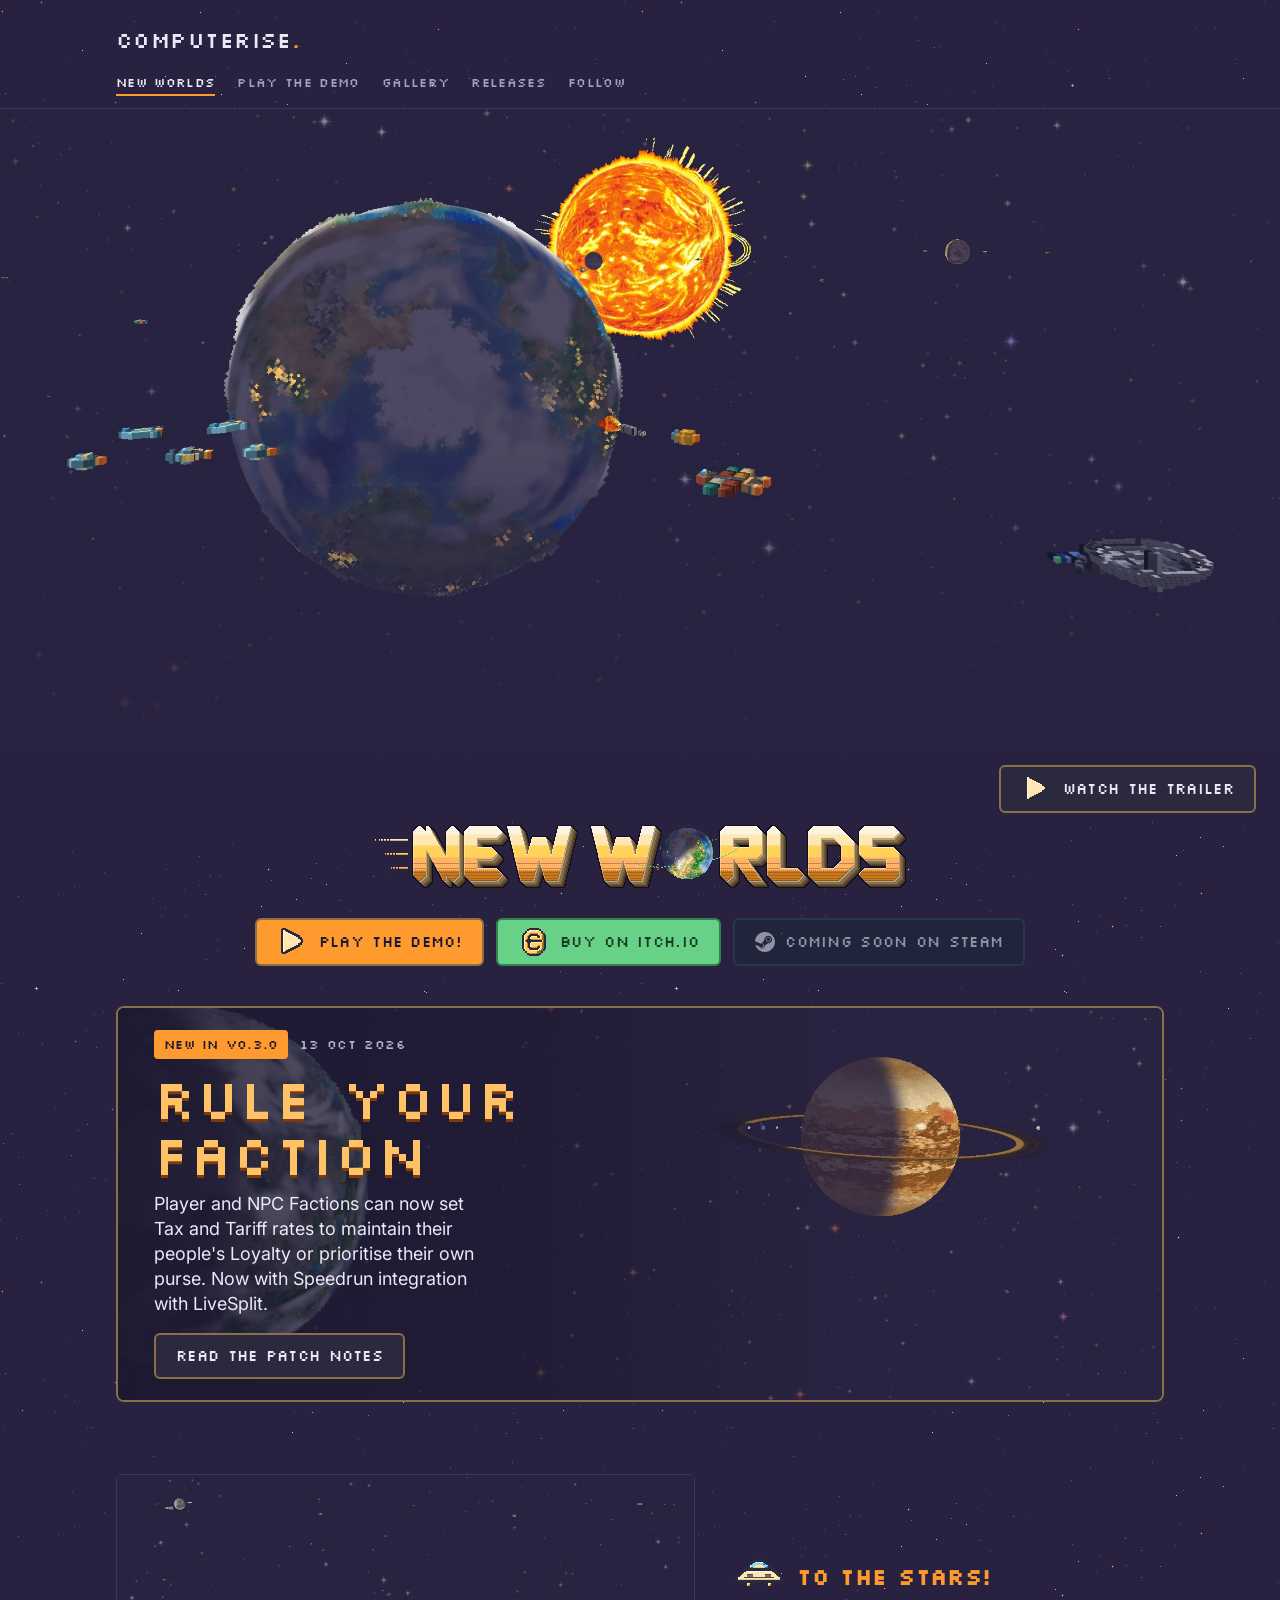
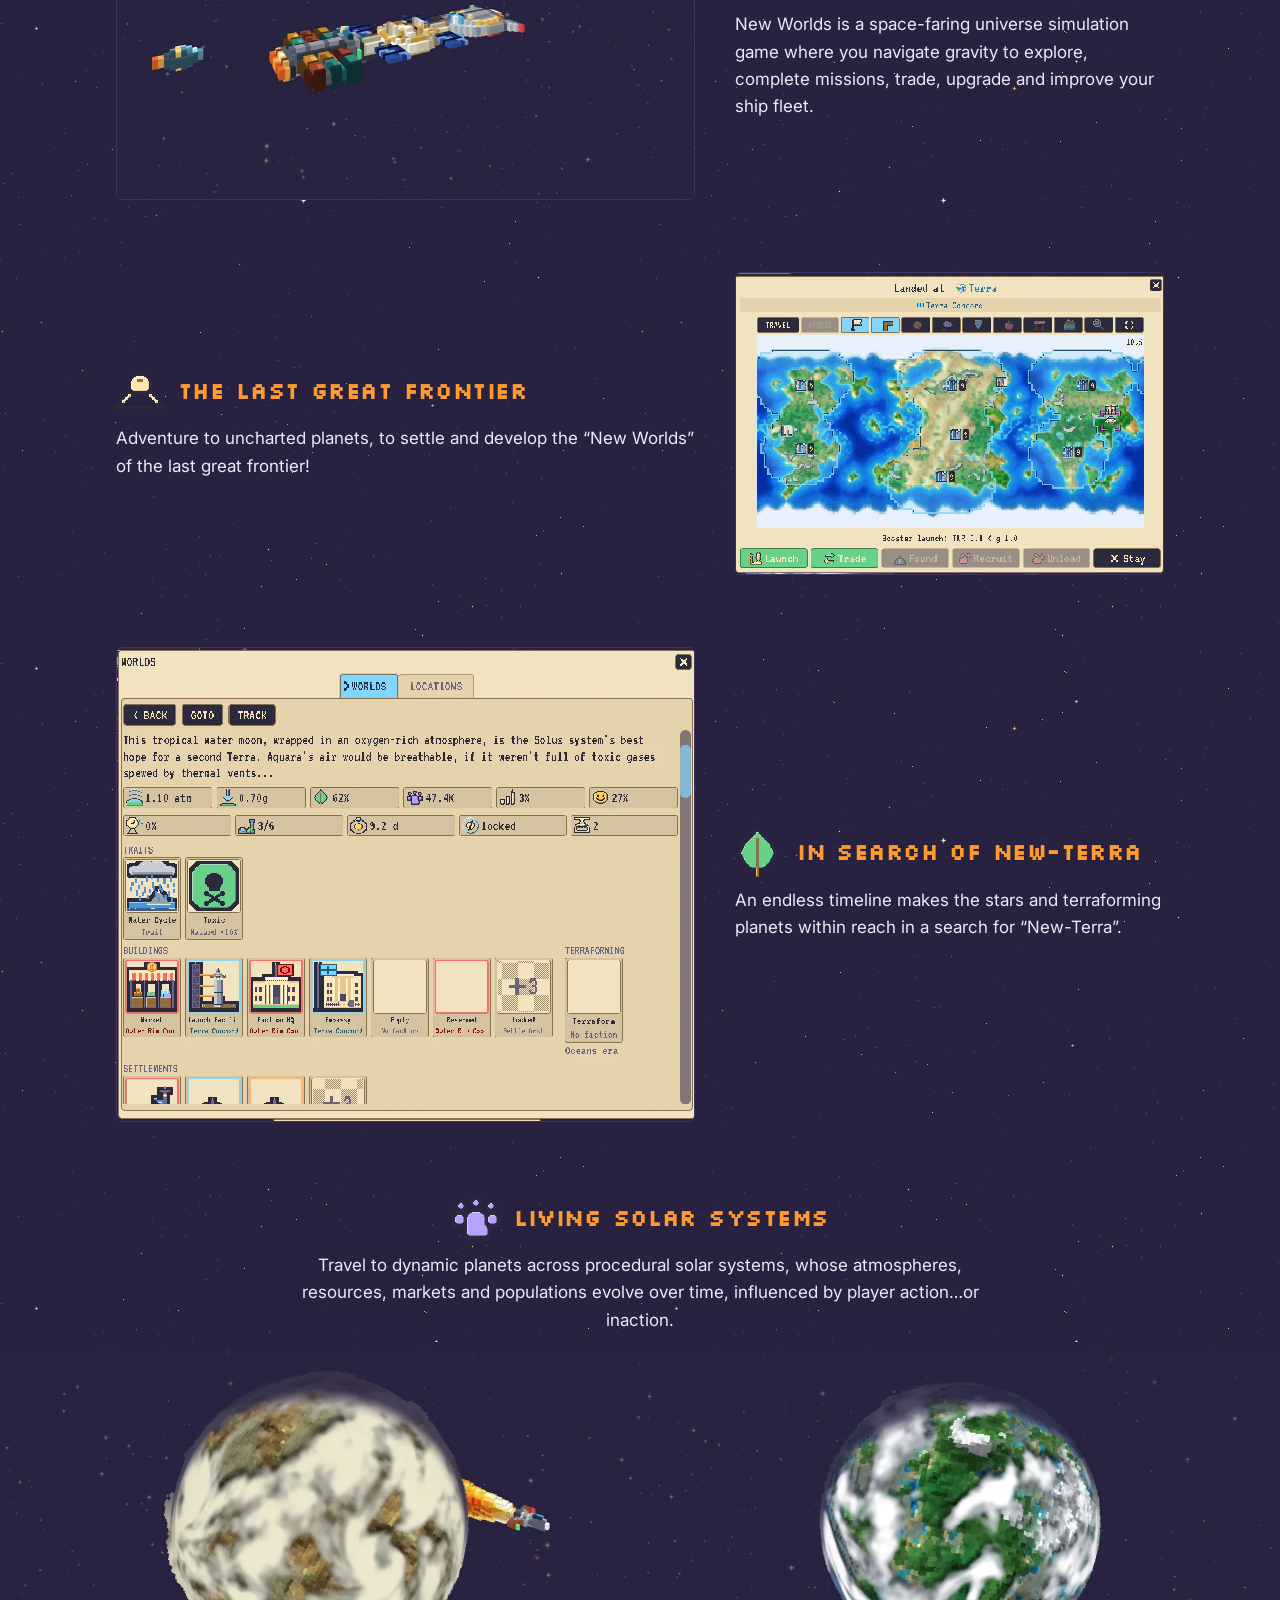
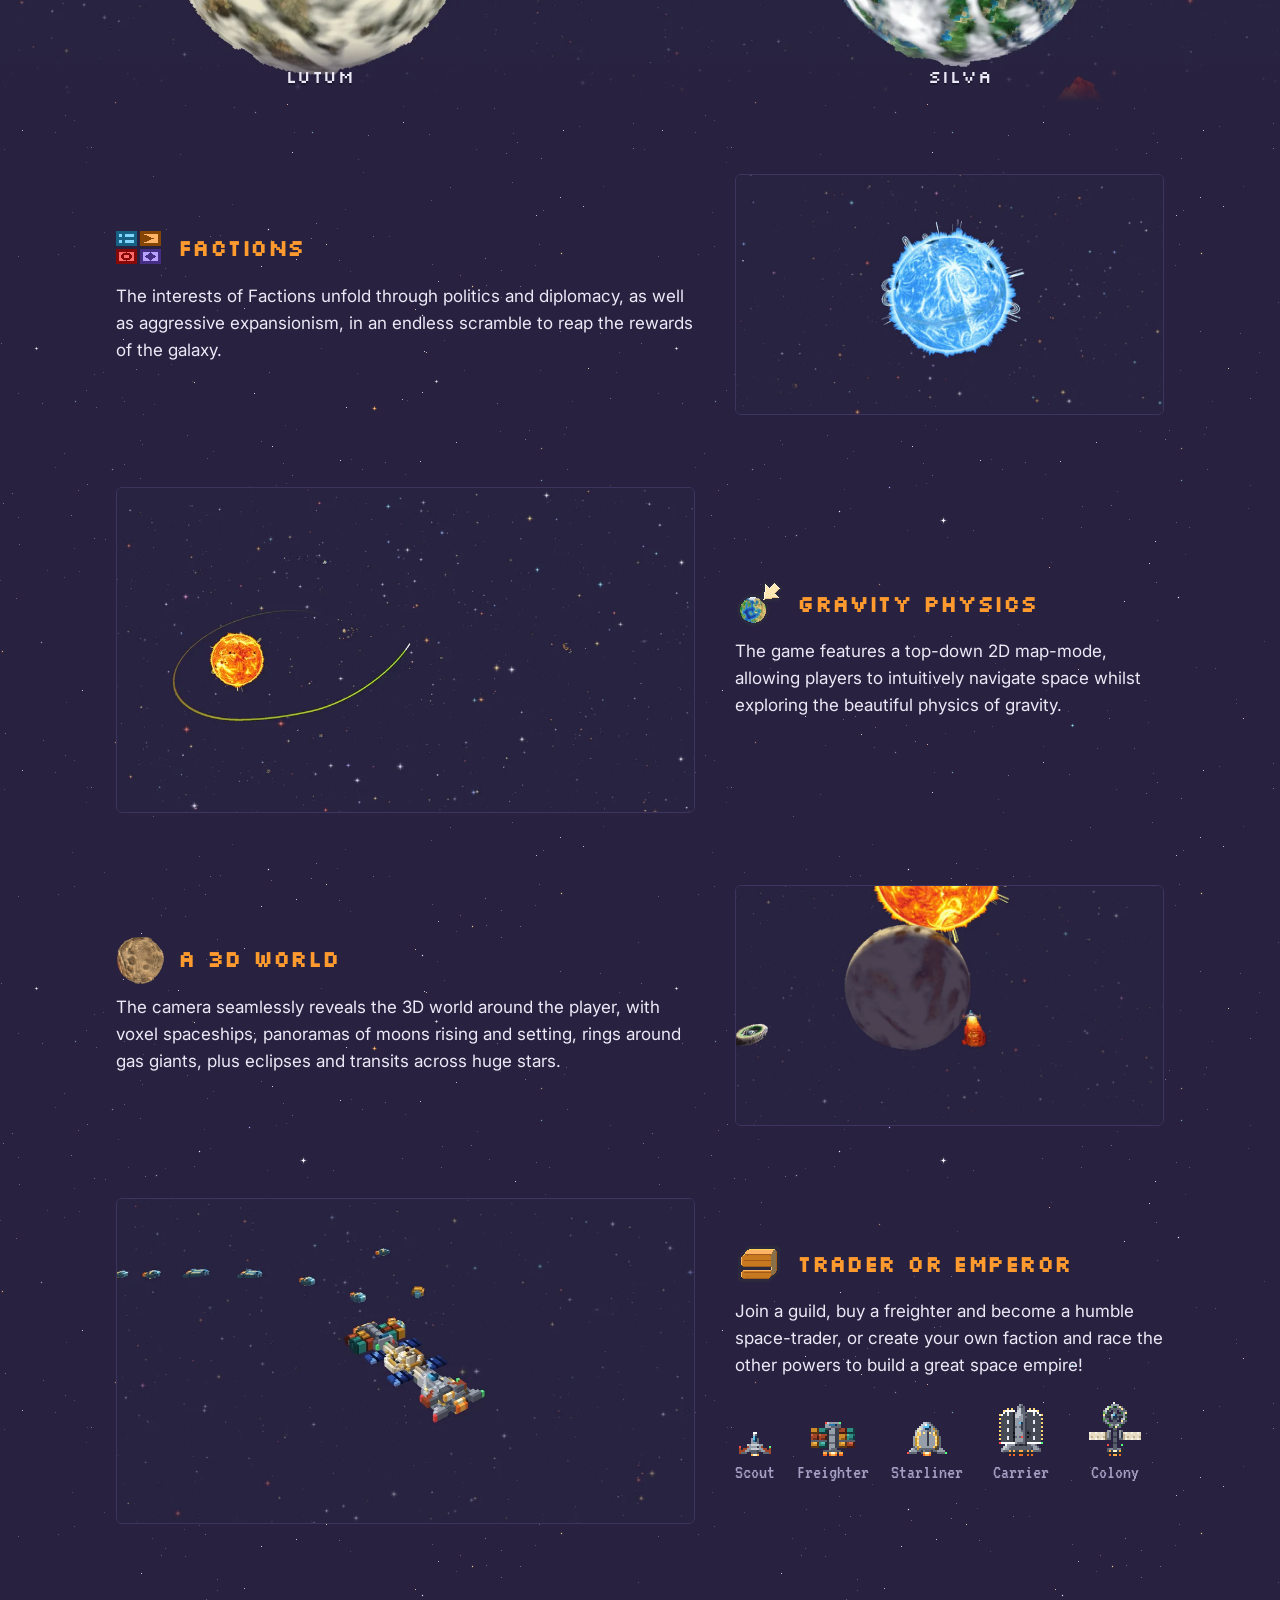
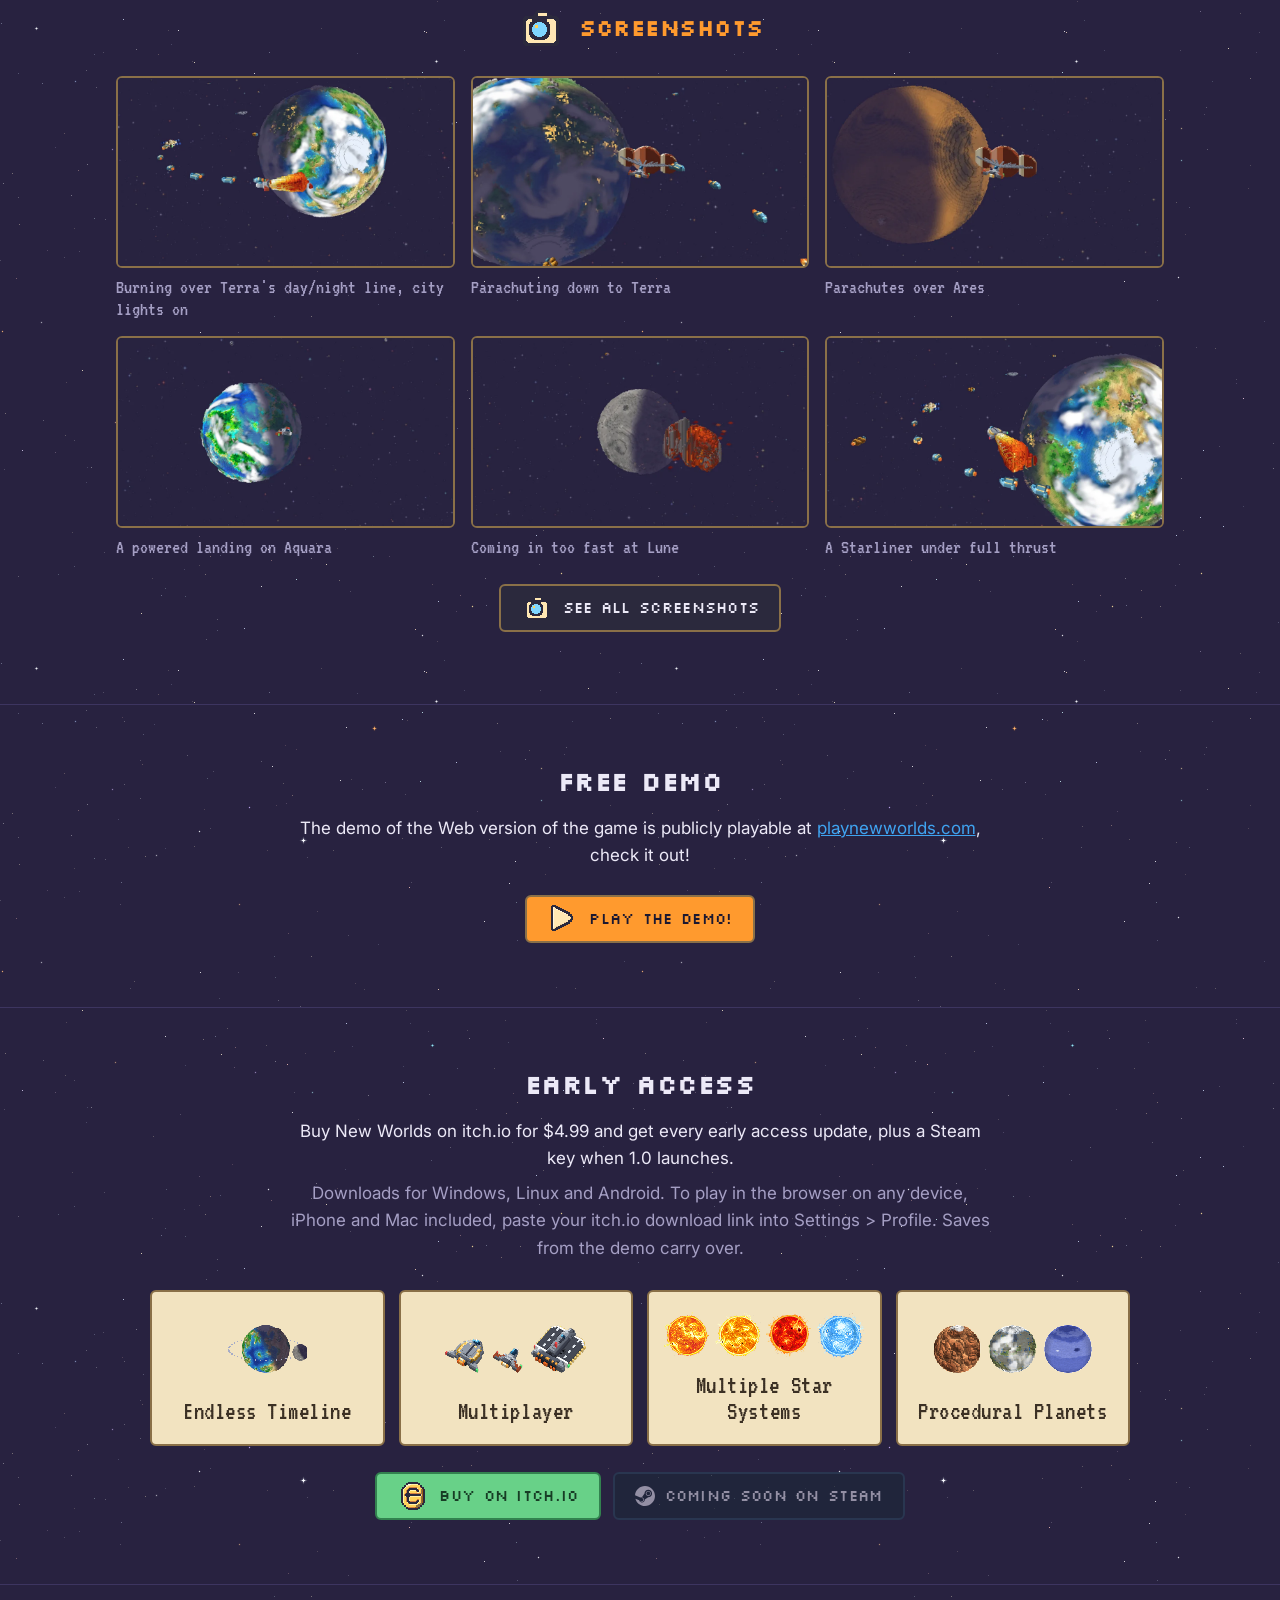
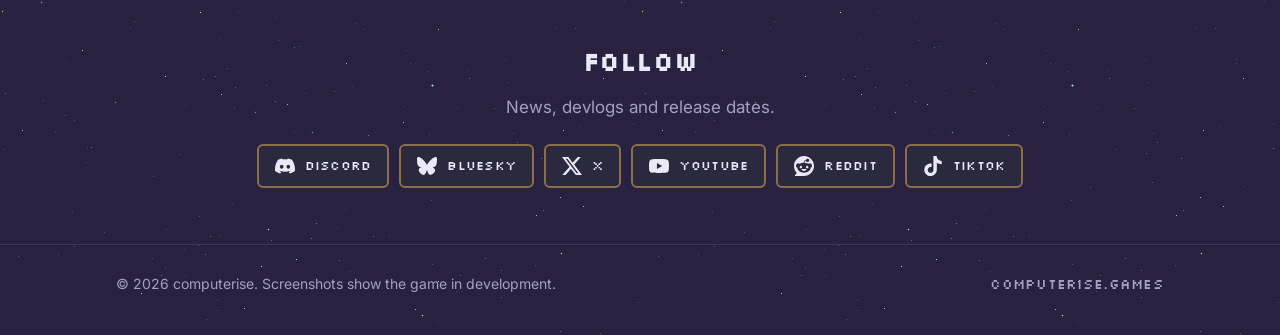
==== index.html @ f3f08dae "v0.3.0: Player and NPC Factions" ====
<!doctype html>
<html lang="en">
<head>
<meta charset="utf-8">
<meta name="viewport" content="width=device-width, initial-scale=1">
<title>computerise</title>
<meta name="description" content="computerise is an independent games studio. Play the New Worlds demo now, or buy the full game in early access on itch.io.">
<meta property="og:title" content="New Worlds by computerise">
<meta property="og:description" content="A space-faring universe simulation. Play the demo now, or buy the full game in early access on itch.io.">
<meta property="og:image" content="https://computerise.games/img/og.jpg">
<meta property="og:url" content="https://computerise.games/">
<meta property="og:type" content="website">
<meta name="twitter:card" content="summary_large_image">
<meta name="theme-color" content="#282240">
<link rel="icon" href="img/favicon.png" type="image/png">
<link rel="preconnect" href="https://fonts.googleapis.com">
<link rel="preconnect" href="https://fonts.gstatic.com" crossorigin>
<link href="https://fonts.googleapis.com/css2?family=Inter:wght@400;600&display=swap" rel="stylesheet">
<link rel="stylesheet" href="style.css?v=9">
</head>
<body>
<header>
  <div class="wrap">
    <a class="brand pixel" href="./">computerise<span>.</span></a>
    <nav aria-label="Main">
      <ul class="pixel">
        <li><a href="#new-worlds" aria-current="page">New Worlds</a></li>
        <li><a href="https://playnewworlds.com">Play the Demo</a></li>
        <li><a href="gallery.html">Gallery</a></li>
        <li><a href="releases.html">Releases</a></li>
        <li><a href="#follow">Follow</a></li>
      </ul>
    </nav>
  </div>
</header>

<main id="new-worlds">
  <!-- The trailer, muted and looping behind the title; "Watch the trailer"
       opens the video itself in fullscreen with the browser's own controls. -->
  <div class="hero">
    <video id="trailer" muted loop playsinline preload="none"
           poster="img/terra-launch-transit.webp" width="1920" height="1080"
           aria-label="New Worlds trailer">
      <source src="video/new-worlds-trailer.mp4" type="video/mp4">
    </video>
    <div class="hero-watch-row">
      <button class="btn hero-watch" type="button" id="trailer-full" hidden>
        <img class="gi" src="img/icons/play-glyph.png" width="32" height="32" alt="">Watch the trailer
      </button>
    </div>
  </div>

  <div class="wrap">
    <section class="title">
      <h1 class="sr-only">New Worlds</h1>
      <canvas id="title-logo" width="531" height="71" aria-hidden="true"
              data-back="img/title/title_logo_back.png"
              data-front="img/title/title_logo_front.png"
              data-loop="img/title/terra_loop.webp"
              data-ship="img/title/ship.png"></canvas>

      <div class="ctas">
        <a class="btn primary" href="https://playnewworlds.com"><img class="gi" src="img/icons/play.png" width="32" height="32" alt="">Play the Demo!</a>
        <a class="btn accept" href="https://computerise.itch.io/newworlds"><img class="gi" src="img/icons/credit.png" width="32" height="32" alt="">Buy on itch.io</a>
        <!-- Until the Steam page exists. Then: <a class="btn steam" href="https://store.steampowered.com/app/<app id>/New_Worlds/">... Wishlist on Steam</a> -->
        <span class="btn steam soon" aria-disabled="true">
          <span class="icon" style="--src: url(img/social/steam.svg)"></span>Coming soon on Steam
        </span>
      </div>
    </section>

    <!-- latest-release: tools/add_release.py points this at each release -->
    <a class="release-banner" href="releases.html#v0-3-0">
      <img src="img/banner-v0.3.0-art-960.webp"
           srcset="img/banner-v0.3.0-art-960.webp 960w, img/banner-v0.3.0-art.webp 1920w"
           sizes="(max-width: 1080px) 100vw, 1048px" width="1920" height="720"
           alt="New Worlds v0.3.0: Rule Your Faction">
      <span class="rb-text">
        <span class="rb-head"><span class="tag pixel">New in v0.3.0</span><time class="rb-date pixel" datetime="2026-10-13">13 Oct 2026</time></span>
        <span class="rb-title pixel">Rule Your Faction</span>
        <span class="rb-sub">Player and NPC Factions can now set Tax and Tariff rates to maintain their people's Loyalty or prioritise their own purse. Now with Speedrun integration with LiveSplit.</span>
        <span class="btn">Read the patch notes</span>
      </span>
    </a>
    <!-- /latest-release -->
  </div>

  <div class="wrap features">
    <section class="feature">
      <div class="shot">
        <img src="img/tilt-greatport-close-960.webp"
             srcset="img/tilt-greatport-close-960.webp 960w, img/tilt-greatport-close.webp 1920w"
             sizes="(max-width: 760px) 100vw, 600px" width="1920" height="1080" loading="lazy"
             alt="A long voxel freighter, stacked with coloured cargo modules, coasting through space">
      </div>
      <div>
        <h2 class="pixel"><img class="hicon" src="img/icons/ship.png" width="48" height="48" alt="">To the stars!</h2>
        <p>New Worlds is a space-faring universe simulation game where you navigate gravity to
           explore, complete missions, trade, upgrade and improve your ship fleet.</p>
      </div>
    </section>
    <section class="feature flip">
      <div class="shot menu">
        <img src="img/menu-landed-half.webp?v=2"
             srcset="img/menu-landed-half.webp?v=2 546w, img/menu-landed.webp?v=2 1092w"
             sizes="(max-width: 760px) 100vw, 600px" width="1092" height="772" loading="lazy"
             alt="The Landed panel on Terra: the world map with its settlements, and buttons to launch, trade or stay">
      </div>
      <div>
        <h2 class="pixel"><img class="hicon" src="img/icons/landing.png" width="48" height="48" alt="">The last great frontier</h2>
        <p>Adventure to uncharted planets, to settle and develop the &ldquo;New Worlds&rdquo; of
         the last great frontier!</p>
      </div>
    </section>
    <section class="feature">
      <div class="shot menu">
        <img src="img/menu-aquara-half.webp?v=2"
             srcset="img/menu-aquara-half.webp?v=2 559w, img/menu-aquara.webp?v=2 1118w"
             sizes="(max-width: 760px) 100vw, 600px" width="1118" height="916" loading="lazy"
             alt="Aquara's world page twenty years in: its description and stats above a surface map of jungle islands, roads and a settlement">
      </div>
      <div>
        <h2 class="pixel"><img class="hicon" src="img/icons/habitability.png" width="48" height="48" alt="">In search of New-Terra</h2>
        <p>An endless timeline makes the stars and terraforming planets within reach in a search
         for &ldquo;New-Terra&rdquo;.</p>
      </div>
    </section>
  </div>

  <section class="spread">
    <div class="wrap">
      <h2 class="pixel"><img class="hicon" src="img/icons/pop_headcount.png" width="48" height="48" alt="">Living solar systems</h2>
      <p>Travel to dynamic planets across procedural solar systems, whose atmospheres,
         resources, markets and populations evolve over time, influenced by player
         action&hellip;or inaction.</p>
    </div>
    <div class="wide-shot pair">
      <figure>
        <img src="img/tilt-lutum-close-960.webp"
             srcset="img/tilt-lutum-close-960.webp 960w, img/tilt-lutum-close.webp 1920w"
             sizes="(max-width: 760px) 100vw, 50vw" width="1920" height="1080" loading="lazy"
             alt="Lutum up close: a sunlit voxel world, tan terrain breaking through swirling cloud, a ship burning past">
        <figcaption class="pixel">Lutum</figcaption>
      </figure>
      <figure>
        <img src="img/tilt-silva-close-960.webp"
             srcset="img/tilt-silva-close-960.webp 960w, img/tilt-silva-close.webp 1920w"
             sizes="(max-width: 760px) 100vw, 50vw" width="1920" height="1080" loading="lazy"
             alt="Silva up close: green voxel continents and blue seas under ribbons of cloud">
        <figcaption class="pixel">Silva</figcaption>
      </figure>
    </div>
  </section>

  <div class="wrap features">
    <section class="feature flip">
      <div class="shot">
        <img src="img/candor-frontier-system-960.webp"
             srcset="img/candor-frontier-system-960.webp 960w, img/candor-frontier-system.webp 1920w"
             sizes="(max-width: 760px) 100vw, 600px" width="1920" height="1080" loading="lazy"
             alt="A blazing blue star at the heart of the Candor frontier system">
      </div>
      <div>
        <h2 class="pixel"><img class="hicon" src="img/icons/factions.png" width="48" height="48" alt="">Factions</h2>
        <p>The interests of Factions unfold through politics and diplomacy, as well as aggressive
           expansionism, in an endless scramble to reap the rewards of the galaxy.</p>
      </div>
    </section>
    <section class="feature">
      <div class="shot">
        <img src="img/interplanetary-transfer-960.webp"
             srcset="img/interplanetary-transfer-960.webp 960w, img/interplanetary-transfer.webp 1920w"
             sizes="(max-width: 760px) 100vw, 600px" width="1920" height="1080" loading="lazy"
             alt="A projected trajectory curving away from the sun towards a distant planet">
      </div>
      <div>
        <h2 class="pixel"><img class="hicon" src="img/icons/gravity.png" width="48" height="48" alt="">Gravity Physics</h2>
        <p>The game features a top-down 2D map-mode, allowing players to intuitively navigate
           space whilst exploring the beautiful physics of gravity.</p>
      </div>
    </section>
    <section class="feature flip">
      <div class="shot">
        <img src="img/venera-toxic-approach-960.webp"
             srcset="img/venera-toxic-approach-960.webp 960w, img/venera-toxic-approach.webp 1920w"
             sizes="(max-width: 760px) 100vw, 600px" width="1920" height="1080" loading="lazy"
             alt="A rocket burns below Venera as the planet passes in front of a huge, blazing star">
      </div>
      <div>
        <h2 class="pixel"><img class="hicon render" src="img/icons/rheda-3d.png" width="48" height="48" alt="">A 3D World</h2>
        <p>The camera seamlessly reveals the 3D world around the player, with voxel spaceships,
           panoramas of moons rising and setting, rings around gas giants, plus eclipses and
           transits across huge stars.</p>
      </div>
    </section>
    <section class="feature">
      <div class="shot">
        <img src="img/ivory-station-fleet-960.webp"
             srcset="img/ivory-station-fleet-960.webp 960w, img/ivory-station-fleet.webp 1920w"
             sizes="(max-width: 760px) 100vw, 600px" width="1920" height="1080" loading="lazy"
             alt="A voxel freighter docked at Ivory station, solar panels spread">
      </div>
      <div>
        <h2 class="pixel"><img class="hicon" src="img/icons/crate.png" width="48" height="48" alt="">Trader or emperor</h2>
        <p>Join a guild, buy a freighter and become a humble space-trader, or create your own
           faction and race the other powers to build a great space empire!</p>
        <ul class="fleet" aria-label="Ship classes">
          <li><img src="img/ships/scout.png" width="36" height="24" alt="">Scout</li>
          <li><img src="img/ships/freighter.png" width="48" height="36" alt="">Freighter</li>
          <li><img src="img/ships/starliner.png" width="48" height="36" alt="">Starliner</li>
          <li><img src="img/ships/carrier.png" width="72" height="54" alt="">Carrier</li>
          <li><img src="img/ships/colony.png" width="72" height="54" alt="">Colony</li>
        </ul>
      </div>
    </section>
  </div>

  <section class="gallery-band" id="screenshots">
    <div class="wrap">
      <h2 class="pixel"><img class="hicon" src="img/icons/camera_photo.png" width="48" height="48" alt="">Screenshots</h2>
      <ul class="gallery">
        <li>
          <a href="img/terra-dawn-burn.webp">
            <img src="img/terra-dawn-burn-960.webp" width="960" height="540" loading="lazy" alt="A rocket burns along Terra's terminator, cargo ships trailing behind">
          </a>
          <span>Burning over Terra's day/night line, city lights on</span>
        </li>
        <li>
          <a href="img/terra-parachute-descent.webp">
            <img src="img/terra-parachute-descent-960.webp" width="960" height="540" loading="lazy" alt="A capsule drifts down to Terra's night side under voxel parachutes">
          </a>
          <span>Parachuting down to Terra</span>
        </li>
        <li>
          <a href="img/tilt-ares-parachute.webp">
            <img src="img/tilt-ares-parachute-960.webp" width="960" height="540" loading="lazy" alt="A capsule under parachutes over the rusty limb of Ares">
          </a>
          <span>Parachutes over Ares</span>
        </li>
        <li>
          <a href="img/tilt-aquara-descent.webp">
            <img src="img/tilt-aquara-descent-960.webp" width="960" height="540" loading="lazy" alt="A rocket fires its engine to land on the ocean world Aquara">
          </a>
          <span>A powered landing on Aquara</span>
        </li>
        <li>
          <a href="img/lune-crash-fireball.webp">
            <img src="img/lune-crash-fireball-960.webp" width="960" height="540" loading="lazy" alt="A voxel fireball blooms where a ship hit Lune">
          </a>
          <span>Coming in too fast at Lune</span>
        </li>
        <li>
          <a href="img/starliner-over-terra.webp">
            <img src="img/starliner-over-terra-960.webp" width="960" height="540" loading="lazy" alt="A Starliner burns past Terra among a stream of traffic">
          </a>
          <span>A Starliner under full thrust</span>
        </li>
      </ul>
      <div class="ctas">
        <a class="btn" href="gallery.html"><img class="gi" src="img/icons/camera_photo.png" width="32" height="32" alt="">See all screenshots</a>
      </div>
    </div>
  </section>

  <section class="band" id="demo">
    <div class="wrap">
      <h2 class="pixel">Free Demo</h2>
      <p>The demo of the Web version of the game is publicly playable at
         <a href="https://playnewworlds.com">playnewworlds.com</a>, check it out!</p>
      <div class="ctas">
        <a class="btn primary" href="https://playnewworlds.com"><img class="gi" src="img/icons/play.png" width="32" height="32" alt="">Play the Demo!</a>
      </div>
    </div>
  </section>

  <section class="band" id="early-access">
    <div class="wrap">
      <h2 class="pixel">Early Access</h2>
      <p>Buy New Worlds on itch.io for $4.99 and get every early access update, plus a Steam key
         when 1.0 launches.</p>
      <p class="muted">Downloads for Windows, Linux and Android. To play in the browser on any
         device, iPhone and Mac included, paste your itch.io download link into
         Settings &gt; Profile. Saves from the demo carry over.</p>
      <ul class="full-features">
        <li><img src="img/features/endless-terra-3d.png" width="91" height="55" alt=""><span class="pixel">Endless Timeline</span></li>
        <li><img src="img/features/multiplayer-fleet-3d.png" width="145" height="50" alt=""><span class="pixel">Multiplayer</span></li>
        <li><img src="img/features/star-systems-strip.png?v=2" width="201" height="48" alt=""><span class="pixel">Multiple Star Systems</span></li>
        <li><img src="img/features/procedural-systems-strip.png" width="172" height="52" alt=""><span class="pixel">Procedural Planets</span></li>
      </ul>
      <div class="ctas">
        <a class="btn accept" href="https://computerise.itch.io/newworlds"><img class="gi" src="img/icons/credit.png" width="32" height="32" alt="">Buy on itch.io</a>
        <!-- Until the Steam page exists. Then: <a class="btn steam" href="https://store.steampowered.com/app/<app id>/New_Worlds/">... Wishlist on Steam</a> -->
        <span class="btn steam soon" aria-disabled="true">
          <span class="icon" style="--src: url(img/social/steam.svg)"></span>Coming soon on Steam
        </span>
      </div>
    </div>
  </section>

  <!-- Placeholders: point each href at the real profile once it exists. -->
  <section class="band" id="follow">
    <div class="wrap">
      <h2 class="pixel">Follow</h2>
      <p class="muted">News, devlogs and release dates.</p>
      <div class="follow">
        <a class="btn" href="#follow"><span class="icon" style="--src: url(img/social/discord.svg)"></span>Discord</a>
        <a class="btn" href="#follow"><span class="icon" style="--src: url(img/social/bluesky.svg)"></span>Bluesky</a>
        <a class="btn" href="#follow"><span class="icon" style="--src: url(img/social/x.svg)"></span>X</a>
        <a class="btn" href="#follow"><span class="icon" style="--src: url(img/social/youtube.svg)"></span>YouTube</a>
        <a class="btn" href="#follow"><span class="icon" style="--src: url(img/social/reddit.svg)"></span>Reddit</a>
        <a class="btn" href="#follow"><span class="icon" style="--src: url(img/social/tiktok.svg)"></span>TikTok</a>
      </div>
    </div>
  </section>
</main>

<footer>
  <div class="wrap">
    <span>&copy; 2026 computerise. Screenshots show the game in development.</span>
    <span class="pixel">computerise.games</span>
  </div>
</footer>
<script src="title-logo.js?v=3"></script>
<script src="trailer.js?v=3"></script>
</body>
</html>
---- style.css ----
@font-face { font-family: Silkscreen; src: url(fonts/Silkscreen-Regular.ttf) format("truetype"); font-display: swap; }
@font-face { font-family: VT323; src: url(fonts/VT323-Regular.ttf) format("truetype"); font-display: swap; }

/* The game's own palette: the sky, and ui/theme.tres' panels and buttons */
:root {
  --sky: #282240;
  --sky-deep: #1c1830;
  --panel: #312a50;
  --ink: #ece9f7;
  --muted: #a59fc4;
  --line: #3d3560;
  --flame: #ff9a2e;
  --flame-hot: #ffc266;
  --ocean: #3fa3f0;
  --steam: #1b2838;
  --accept: #68d188;
  --accept-edge: #32824f;
  --accept-ink: #173d25;
  --cream: #f2e3c0;
  --cream-ink: #3b3024;
  --cream-muted: #7a6446;
  --edge: #8a7048;
  --well: #2b293d;
  --well-hover: #3d3a54;
}
* { box-sizing: border-box; }
html { background: var(--sky-deep); scroll-behavior: smooth; }
body {
  margin: 0;
  /* Tiled from the game's own star sprites (sky/stars), one art px each */
  background: var(--sky) url(img/starfield.png) repeat;
  image-rendering: auto;
  color: var(--ink);
  font: 400 17px/1.6 Inter, system-ui, sans-serif;
}
a { color: var(--ocean); }
img { max-width: 100%; }
.wrap { max-width: 1080px; margin: 0 auto; padding: 0 16px; }
.pixel { font-family: Silkscreen, monospace; letter-spacing: .02em; }
.sr-only { position: absolute; width: 1px; height: 1px; overflow: hidden; clip: rect(0 0 0 0); }

/* Header: the studio name, with the nav bar beneath it */
header { border-bottom: 1px solid var(--line); }
.brand { display: inline-block; padding: 22px 0 10px; font-size: 22px; color: var(--ink); text-decoration: none; }
.brand span { color: var(--flame); }
nav ul { display: flex; flex-wrap: wrap; gap: 4px 22px; margin: 0; padding: 0 0 14px; list-style: none; }
nav a { color: var(--muted); text-decoration: none; font-size: 13px; padding: 4px 0; border-bottom: 2px solid transparent; }
nav a:hover, nav a:focus-visible, nav a[aria-current="page"] { color: var(--ink); border-bottom-color: var(--flame); }

/* Hero: the trailer, muted and looping (trailer.js) */
.hero { position: relative; }
.hero > img, .hero > video { display: block; width: 100%; height: auto; aspect-ratio: 16 / 9; max-height: 72vh;
                         object-fit: cover; background: var(--sky-deep); }
.hero::after {
  content: ""; position: absolute; inset: 0 0 64px; pointer-events: none;
  background: linear-gradient(to bottom, transparent 50%, var(--sky) 100%);
}
.hero-watch-row { position: relative; z-index: 2; display: flex; justify-content: flex-end;
                  align-items: center; min-height: 64px; padding: 8px 24px; background: var(--sky); }
.hero-watch { cursor: pointer; }
.hero video:fullscreen, .hero video:-webkit-full-screen { width: 100vw; height: 100vh;
  max-height: none; aspect-ratio: auto; object-fit: contain; background: #000; }
/* A phone's hero is short: keep the watch action compact. */
@media (max-width: 640px) {
  .hero::after { bottom: 56px; }
  .hero-watch-row { min-height: 56px; padding: 8px 16px; }
  .hero .hero-watch { padding: 6px 12px; font-size: 12px; }
  .hero .hero-watch .gi { width: 24px; height: 24px; }
}

/* The gallery's header: the landing page's old still behind it, faded into
   the sky top and bottom */
.page-hero { position: relative; }
.page-hero > img { position: absolute; inset: 0; width: 100%; height: 100%; object-fit: cover; opacity: .55; }
.page-hero::after {
  content: ""; position: absolute; inset: 0; pointer-events: none;
  background: linear-gradient(to bottom, var(--sky) 0%, transparent 30%, transparent 55%, var(--sky) 100%);
}
.page-hero .wrap { position: relative; z-index: 1; padding-block: 120px 40px; }

/* The menu's NEW WORLDS title, drawn live (title-logo.js) */
.title { position: relative; z-index: 1; text-align: center; }
.title canvas { display: block; margin: 0 auto; image-rendering: pixelated; max-width: 100%; }

/* Call-to-action buttons */
.ctas { display: flex; flex-wrap: wrap; justify-content: center; gap: 12px; margin: 26px 0 8px; }
.btn {
  display: inline-flex; align-items: center; gap: 10px;
  padding: 12px 20px; border-radius: 6px; border: 2px solid var(--edge);
  font: 400 15px/1.2 Silkscreen, monospace; letter-spacing: .02em;
  color: var(--ink); background: var(--well); text-decoration: none;
  transition: transform .12s ease, background-color .12s ease, border-color .12s ease, box-shadow .12s ease;
}
.btn:hover, .btn:focus-visible { transform: translateY(-2px); background: var(--well-hover); border-color: var(--cream); }
.btn .gi { width: 32px; height: 32px; margin: -6px 0; image-rendering: pixelated; flex: none; }
.btn:focus-visible { outline: 2px solid var(--ocean); outline-offset: 3px; }
.btn.primary { color: var(--sky-deep); background: var(--flame); border-color: var(--edge); }
.btn.primary:hover, .btn.primary:focus-visible {
  background: var(--flame-hot); border-color: var(--flame-hot);
  box-shadow: 0 0 0 4px rgb(255 154 46 / .25), 0 8px 28px rgb(255 154 46 / .35);
}
.btn.steam { background: var(--steam); border-color: #2a475e; }
.btn.steam:hover, .btn.steam:focus-visible { border-color: #66c0f4; }
/* Not a link yet - a label until the store page exists, as the game greys its own out. */
.btn.soon, .btn.soon:hover { opacity: .55; cursor: default; border-color: #2a475e; transform: none; box-shadow: none; }
/* The game's green PrimaryButton (ui/theme.tres), its accept/go style. */
.btn.accept { color: var(--accept-ink); background: var(--accept); border-color: var(--accept-edge); }
.btn.accept:hover, .btn.accept:focus-visible { color: #0f2e1a; background: #82e5a0; border-color: #449e65; }
.btn.accept:active { background: #53ad71; border-color: var(--accept-edge); }
.btn small { display: block; font: 400 11px/1.2 Inter, system-ui, sans-serif; letter-spacing: 0; opacity: .8; }
.icon { width: 20px; height: 20px; flex: none; background: currentColor;
        -webkit-mask: var(--src) center / contain no-repeat; mask: var(--src) center / contain no-repeat; }

/* The release banner under the title */
.release-banner { position: relative; display: block; margin: 40px 0 0; border: 2px solid var(--edge);
                  border-radius: 8px; overflow: hidden; color: var(--ink); text-decoration: none;
                  background: var(--sky-deep); }
.release-banner img { display: block; width: 100%; height: auto; aspect-ratio: 8 / 3; object-fit: cover; }
.release-banner::after { content: ""; position: absolute; inset: 0; pointer-events: none;
                         background: linear-gradient(to right, rgb(28 24 48 / .92) 0%, rgb(28 24 48 / .6) 40%, transparent 70%); }
.rb-text { position: absolute; inset: 0; z-index: 1; display: flex; flex-direction: column;
           justify-content: center; align-items: flex-start; gap: 10px; padding: 24px 36px; max-width: 60%; }
.rb-head { display: flex; align-items: center; flex-wrap: wrap; gap: 6px 12px; }
.rb-date { font-size: 13px; letter-spacing: .04em; color: #b9b2d6; }
.rb-text .tag { padding: 4px 10px; border-radius: 4px; font-size: 13px; color: var(--sky-deep); background: var(--flame); }
.rb-title { font-size: clamp(30px, 5vw, 56px); line-height: 1; color: var(--flame-hot); text-shadow: 0 3px 0 #7a3b0e; }
.rb-sub { font-size: 18px; line-height: 1.4; max-width: 30ch; }
.release-banner .btn { margin-top: 6px; }
.release-banner:hover .btn, .release-banner:focus-visible .btn { background: var(--well-hover); border-color: var(--cream); }
.release-banner:focus-visible { outline: 2px solid var(--ocean); outline-offset: 3px; }
@media (max-width: 760px) {
  .release-banner img { aspect-ratio: 16 / 9; }
  .release-banner::after { background: linear-gradient(to top, rgb(28 24 48 / .95) 0%, rgb(28 24 48 / .5) 55%, transparent 80%); }
  .rb-text { justify-content: flex-end; max-width: none; padding: 16px; }
  .rb-sub { font-size: 15px; }
  .release-banner .btn { width: auto; }
}

/* Feature rows: a still beside each part of the pitch, sides alternating */
.features { margin: 72px auto; display: grid; gap: 72px; }
.feature { display: grid; grid-template-columns: 1.35fr 1fr; gap: 40px; align-items: center; }
.feature.flip .shot { order: 2; }
/* A cut-out menu panel keeps its own shape and its pixels square */
.feature .shot.menu img { aspect-ratio: auto; image-rendering: pixelated; }
.feature .shot img { display: block; width: 100%; height: auto; aspect-ratio: 16 / 9;
               border: 1px solid var(--line); border-radius: 6px; }
.feature h2, .spread h2 { display: flex; align-items: center; gap: 14px;
                         margin: 0 0 10px; font-size: 22px; line-height: 1.2; color: var(--flame); }
.spread h2 { justify-content: center; }
.hicon { width: 48px; height: 48px; image-rendering: pixelated; flex: none; }
/* A 3D render, not pixel art: scaled smoothly. */
.hicon.render { image-rendering: auto; }
.feature p { margin: 0; }

/* Full-width spreads for the menu panels: text above, the still edge to
   edge, faded into the sky top and bottom like the hero */
.spread { margin: 24px 0 72px; }
.spread .wrap { text-align: center; }
.spread p { margin: 0 auto 8px; max-width: 64ch; }
.wide-shot { position: relative; margin: 0; }
.wide-shot img { display: block; width: 100%; height: auto; aspect-ratio: 16 / 9; }
.wide-shot::after {
  content: ""; position: absolute; inset: 0; pointer-events: none;
  background: linear-gradient(to bottom, var(--sky) 0%, transparent 18%, transparent 82%, var(--sky) 100%);
}
/* Two worlds side by side, each faded like a single spread */
.wide-shot.pair { display: grid; grid-template-columns: 1fr 1fr; }
.wide-shot.pair figure { position: relative; margin: 0; }
.wide-shot.pair img { display: block; width: 100%; height: auto; aspect-ratio: 16 / 9; }
.wide-shot.pair figcaption { position: absolute; left: 50%; bottom: 3%; z-index: 1; transform: translateX(-50%);
                             font-size: 18px; color: var(--ink); text-shadow: 0 2px 0 var(--sky-deep); }
@media (max-width: 760px) { .wide-shot.pair { grid-template-columns: 1fr; } }
.wide-shot.placeholder { display: grid; place-items: center; aspect-ratio: 16 / 9; width: min(640px, calc(100% - 32px));
                         margin: 0 auto; border: 2px dashed var(--line); border-radius: 8px;
                         color: var(--muted); font-size: 14px; text-align: center; padding: 16px; }
.wide-shot.placeholder::after { content: none; }

/* The fleet: hull sprites at one shared scale (2 CSS px per texel), noses up */
.fleet { display: flex; flex-wrap: wrap; align-items: flex-end; gap: 22px; margin: 22px 0 0; padding: 0; list-style: none; }
.fleet li { display: flex; flex-direction: column; align-items: center; gap: 6px;
            font: 400 20px/1 VT323, monospace; color: var(--muted); }
.fleet img { image-rendering: pixelated; }
/* One row on a phone: smaller labels and the spare width shared out, the
   hulls kept at their one scale rather than shrunk to fit. */
@media (max-width: 760px) {
  .fleet { flex-wrap: nowrap; justify-content: space-between; gap: 4px; }
  .fleet li { font-size: 16px; }
}

/* Screenshot gallery */
.gallery-band { padding: 8px 0 64px; }
.gallery-band h2 { display: flex; align-items: center; justify-content: center; gap: 14px;
                   margin: 0 0 24px; font-size: 22px; color: var(--flame); }
.gallery { display: grid; grid-template-columns: repeat(3, 1fr); gap: 16px; margin: 0; padding: 0; list-style: none; }
.gallery a { display: block; border: 2px solid var(--edge); border-radius: 6px; overflow: hidden;
             transition: transform .12s ease, border-color .12s ease; }
.gallery a:hover, .gallery a:focus-visible { transform: translateY(-2px); border-color: var(--cream); }
.gallery img { display: block; width: 100%; height: auto; aspect-ratio: 16 / 9; }
.gallery span { display: block; margin-top: 8px; font: 400 20px/1.1 VT323, monospace; color: var(--muted); }
@media (max-width: 900px) { .gallery { grid-template-columns: repeat(2, 1fr); } }
@media (max-width: 560px) { .gallery { grid-template-columns: 1fr; } }

/* Demo + follow bands */
.band { border-top: 1px solid var(--line); padding: 56px 0; text-align: center; }
.band h2 { margin: 0 0 12px; font-size: 26px; }
.band p { margin: 0 auto 8px; max-width: 64ch; }
.band .muted { color: var(--muted); }
.follow { display: flex; flex-wrap: wrap; justify-content: center; gap: 10px; margin-top: 22px; }
.follow .btn { padding: 10px 16px; font-size: 13px; }

.full-features { display: grid; grid-template-columns: repeat(4, minmax(0, 1fr)); gap: 14px;
                 max-width: 980px; margin: 28px auto 8px; padding: 0; list-style: none; }
.full-features li { display: flex; flex-direction: column; align-items: center; justify-content: space-between;
                    gap: 12px; padding: 20px 12px; border: 2px solid var(--edge);
                    border-radius: 6px; background: var(--cream); color: var(--cream-ink); }
.full-features img { height: 48px; width: auto; max-width: 100%; object-fit: contain;
                     image-rendering: pixelated; flex: none; margin: auto 0; }
.full-features span { font: 400 26px/1 VT323, monospace; text-align: center; }
/* Four across on a phone too: the art and type shrink, the row stays. */
@media (max-width: 760px) {
  .full-features { gap: 6px; }
  .full-features li { padding: 10px 4px; gap: 8px; border-width: 1px; }
  .full-features img { height: 28px; }
  .full-features span { font-size: 15px; }
}

/* The demo's one link, as a box */
.link-box { display: inline-flex; align-items: center; gap: 14px; margin-top: 18px;
            padding: 16px 28px; border: 2px solid var(--edge); border-radius: 6px;
            background: var(--well); color: var(--flame-hot); text-decoration: none;
            font-size: clamp(18px, 4vw, 26px);
            transition: transform .12s ease, background-color .12s ease, border-color .12s ease; }
.link-box .gi { width: 32px; height: 32px; image-rendering: pixelated; }
.link-box:hover, .link-box:focus-visible { transform: translateY(-2px); background: var(--well-hover);
                                           border-color: var(--cream); }
.link-box:focus-visible { outline: 2px solid var(--ocean); outline-offset: 3px; }
@media (max-width: 480px) { .link-box { gap: 10px; padding: 12px 16px; font-size: 16px; } }

/* Releases page */
.release-pair { display: grid; grid-template-columns: 1fr 1fr; gap: 18px; margin-bottom: 18px; }
.release-pair .release { display: flex; flex-direction: column; align-items: flex-start; margin: 0; }
.release-pair .pair-btn { margin-top: auto; align-self: stretch; justify-content: center;
                          min-height: 64px; padding: 12px 20px; font-size: 18px; }
.release-pair .pair-btn + .pair-btn { margin-top: 10px; }
.release-pair p { margin-bottom: 18px; }
@media (max-width: 760px) { .release-pair { grid-template-columns: 1fr; } }
.release-lede { font-weight: 600; }
.release-art { display: block; width: 100%; height: auto; margin: 14px 0 4px; border: 2px solid var(--edge); border-radius: 6px; }
.notes h3 { margin: 18px 0 6px; font-size: 14px; color: var(--cream-muted); }
.notes ul { margin: 0; padding-left: 20px; }
.notes li { margin: 4px 0; }
.page { padding: 48px 0 64px; }
.page h1, .page-hero h1 { font-size: 34px; margin: 0 0 8px; }
.page .lede, .page-hero .lede { color: var(--muted); margin: 0 0 32px; }
.release { border: 2px solid var(--edge); border-radius: 6px; padding: 22px 24px; margin-bottom: 18px;
           background: var(--cream); color: var(--cream-ink); }
.release th { color: var(--cream-muted); }
.release th, .release td { border-bottom-color: #d9c79f; }
.release table { font: 400 22px/1.2 VT323, monospace; }
.release h2 { margin: 0 0 6px; font-size: 20px; }
.release .tag { display: inline-block; margin-left: 8px; padding: 2px 8px; border-radius: 4px; font-size: 12px; vertical-align: middle;
                color: var(--sky-deep); background: var(--flame); }
.release .tag.soon { background: var(--muted); }
/* A patch's card: no banner, so the date sits beside the version instead */
.release.patch { padding: 14px 24px; }
.release.patch h2 { font-size: 16px; }
.release.patch .notes h3 { margin-top: 10px; }
.release .release-date { margin-left: 8px; font-size: 12px; color: var(--cream-muted); vertical-align: middle; white-space: nowrap; }
.release p { margin: 0 0 12px; }
table { width: 100%; border-collapse: collapse; font-size: 15px; }
th, td { text-align: left; padding: 8px 0; border-bottom: 1px solid var(--line); }
th { color: var(--muted); font-weight: 600; }
td:last-child, th:last-child { text-align: right; }

footer { border-top: 1px solid var(--line); padding: 28px 0 40px; color: var(--muted); font-size: 14px; }
footer .wrap { display: flex; flex-wrap: wrap; justify-content: space-between; gap: 8px; }

@media (max-width: 760px) {
  .features { gap: 48px; margin: 48px auto; }
  .feature { grid-template-columns: 1fr; gap: 16px; }
  .feature.flip .shot { order: 0; }
  .btn { width: 100%; justify-content: center; }
  .follow .btn, .hero .hero-watch { width: auto; }
}
@media (prefers-reduced-motion: reduce) {
  html { scroll-behavior: auto; }
  .btn { transition: none; }
  .btn:hover, .btn:focus-visible { transform: none; }
}
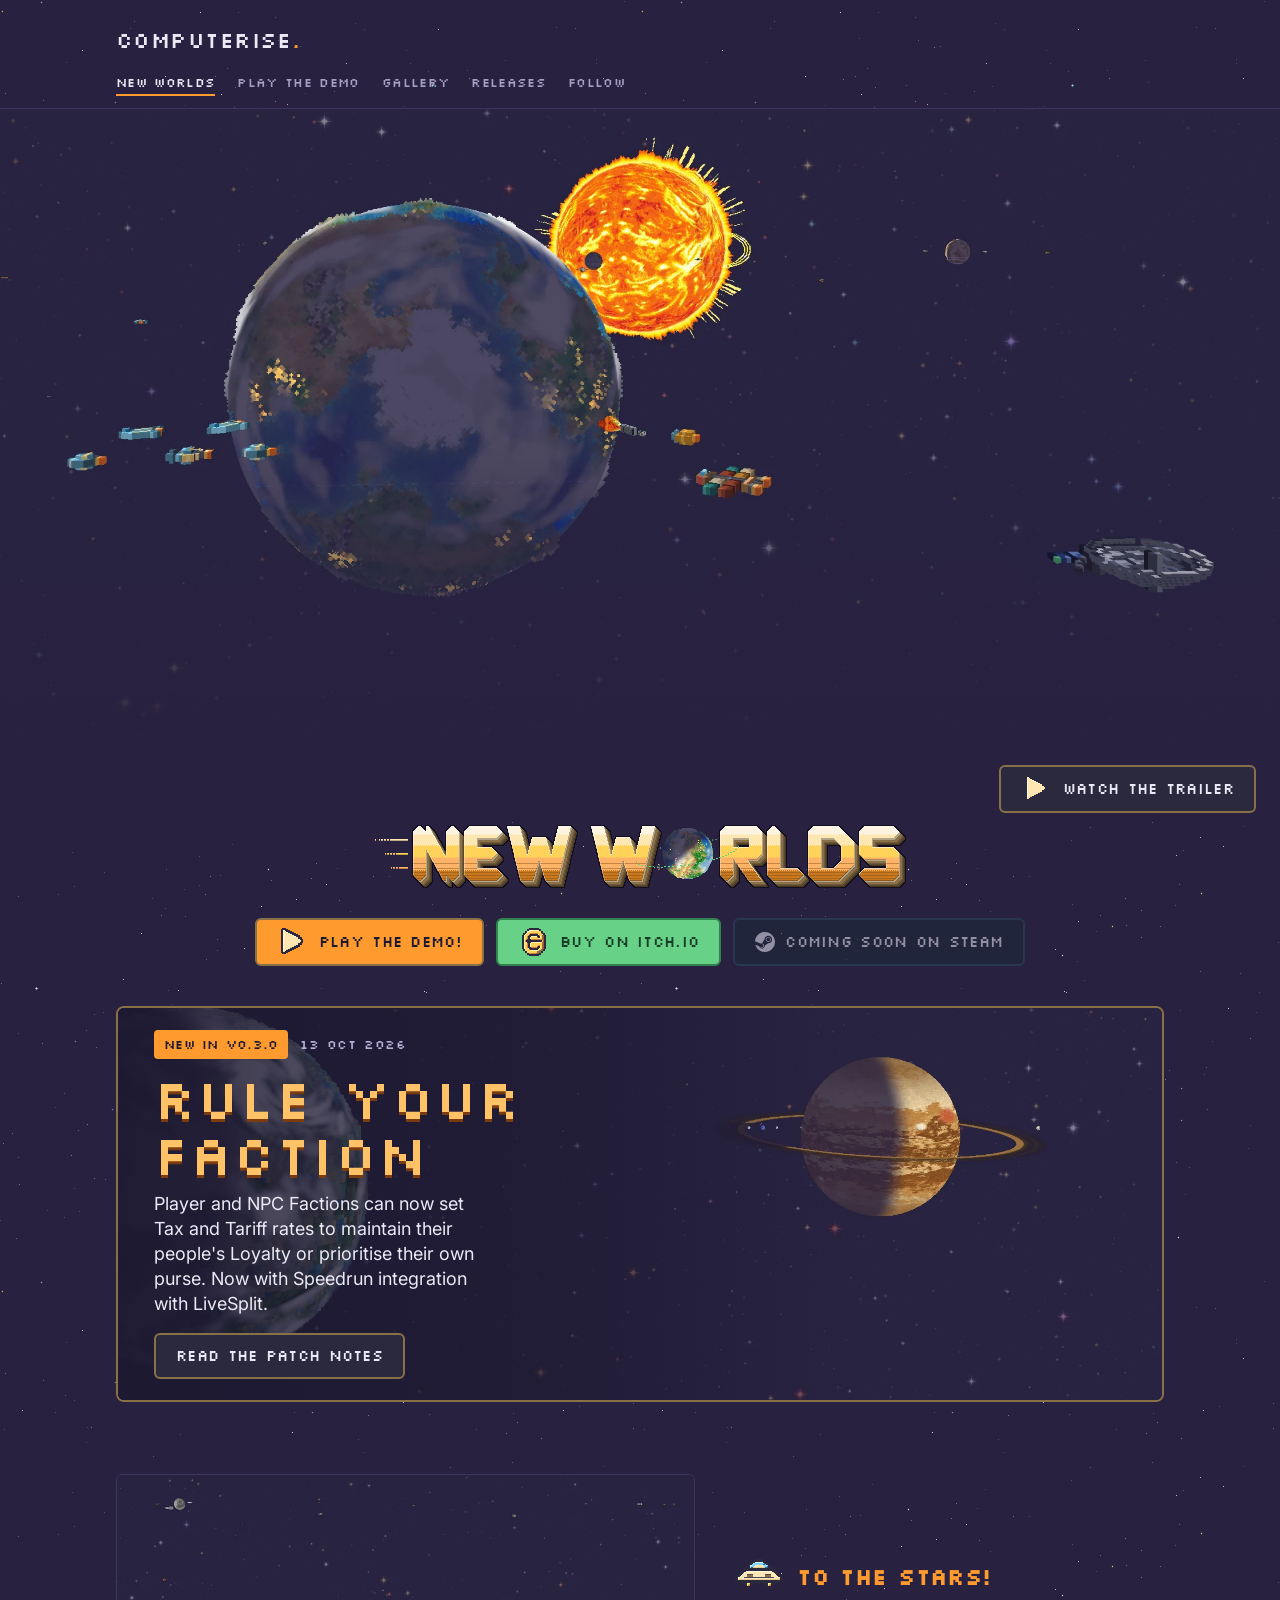
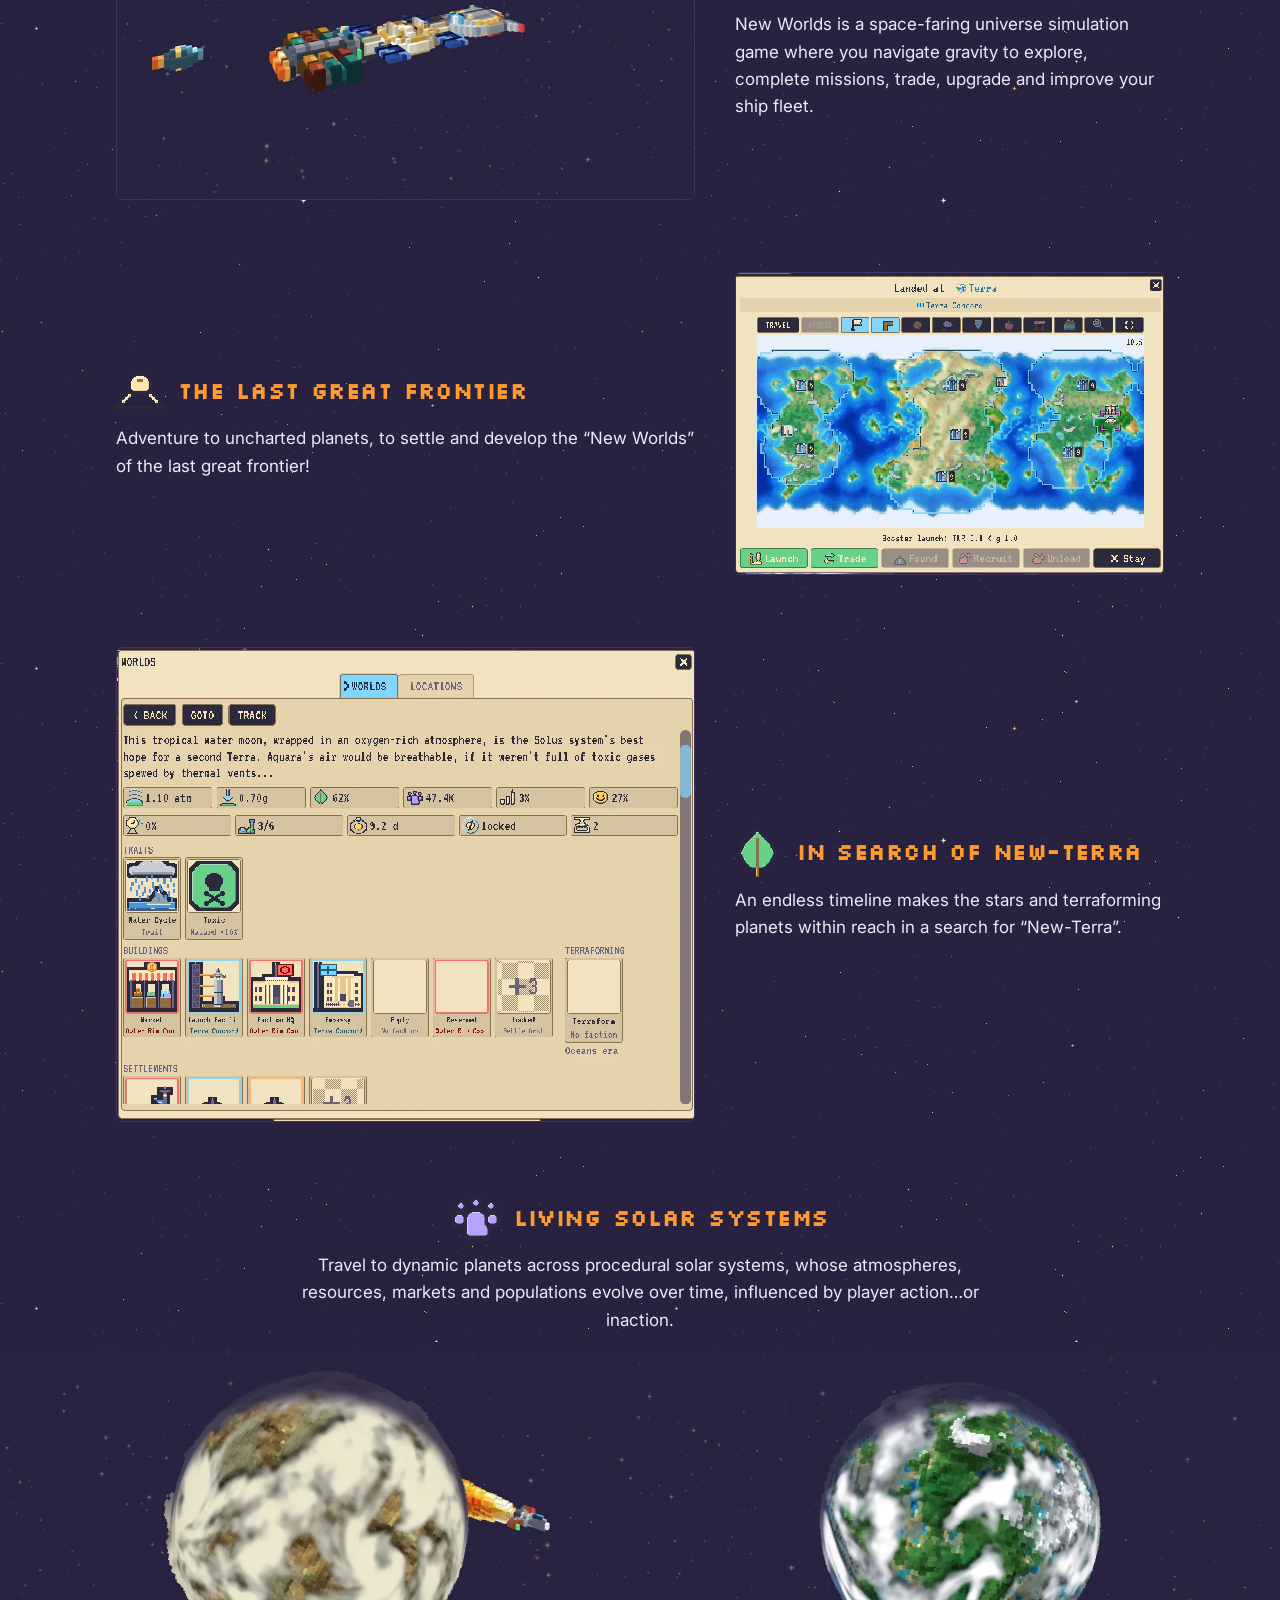
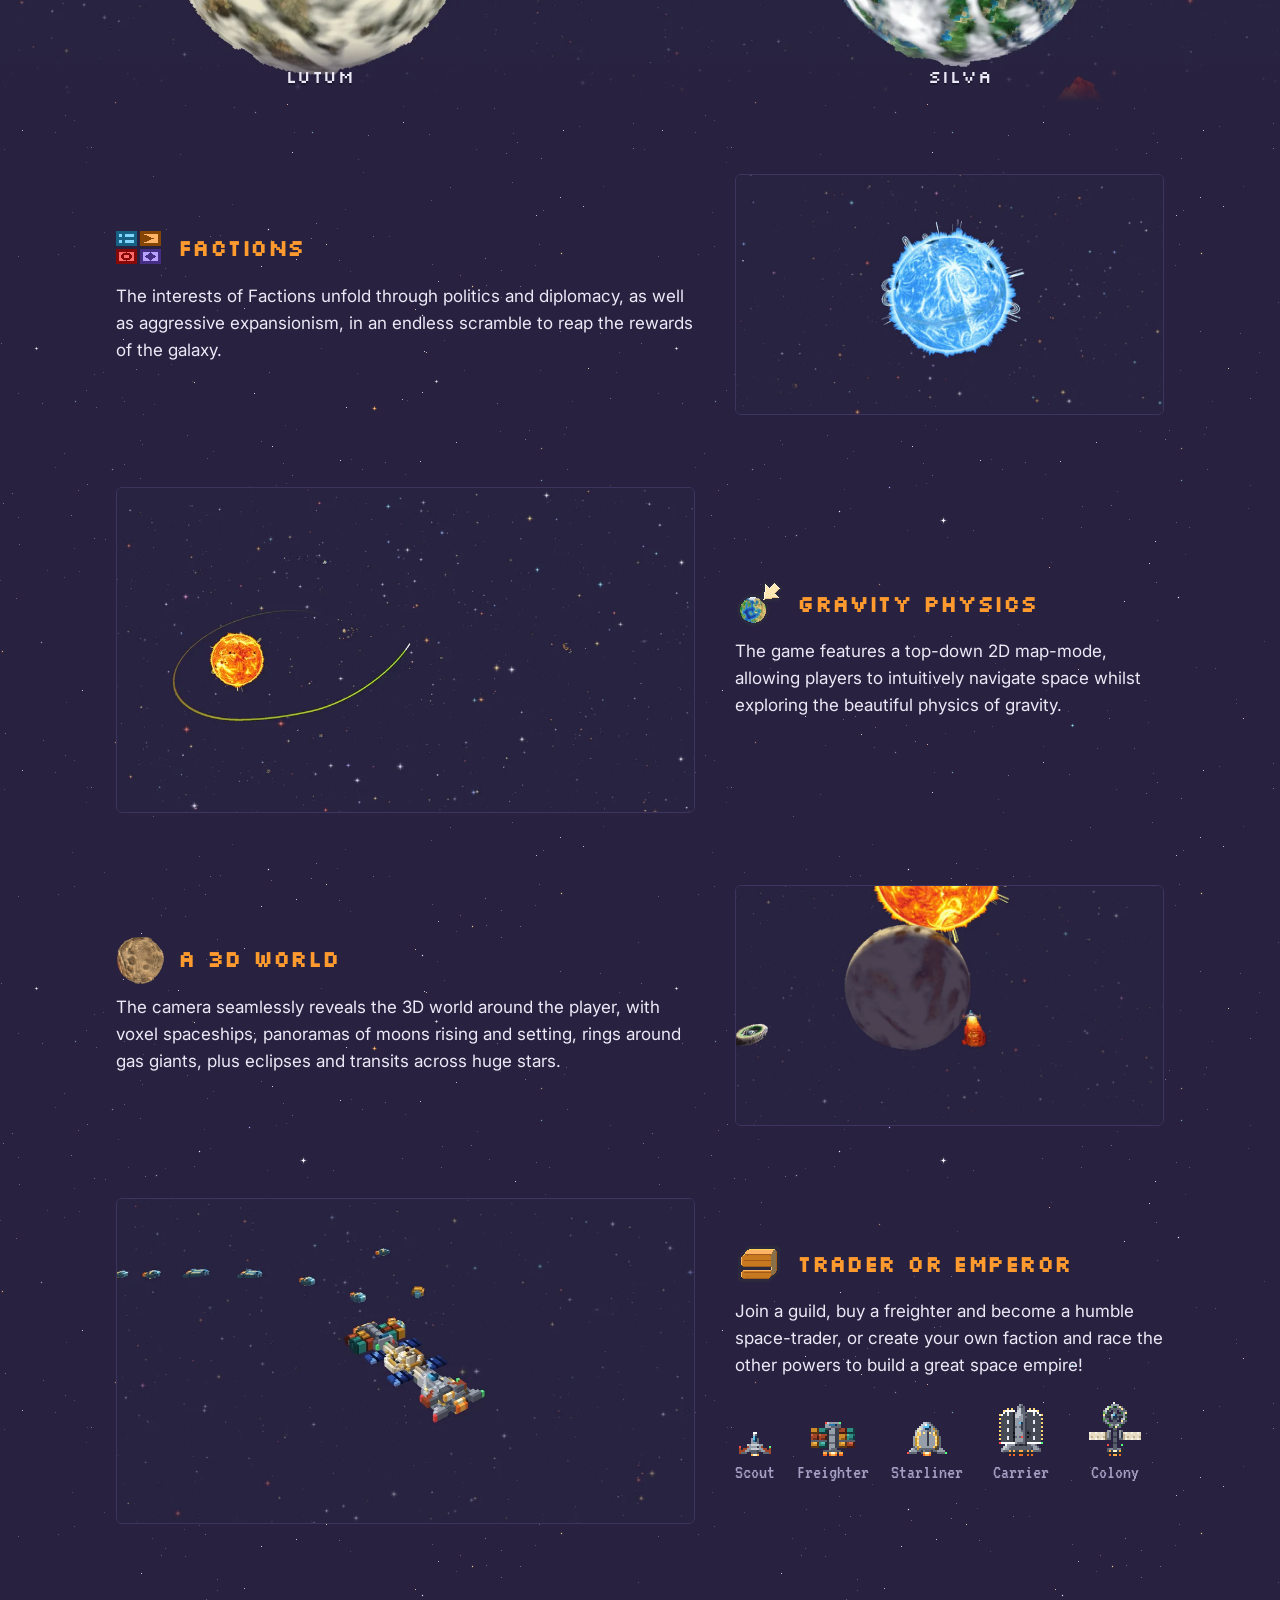
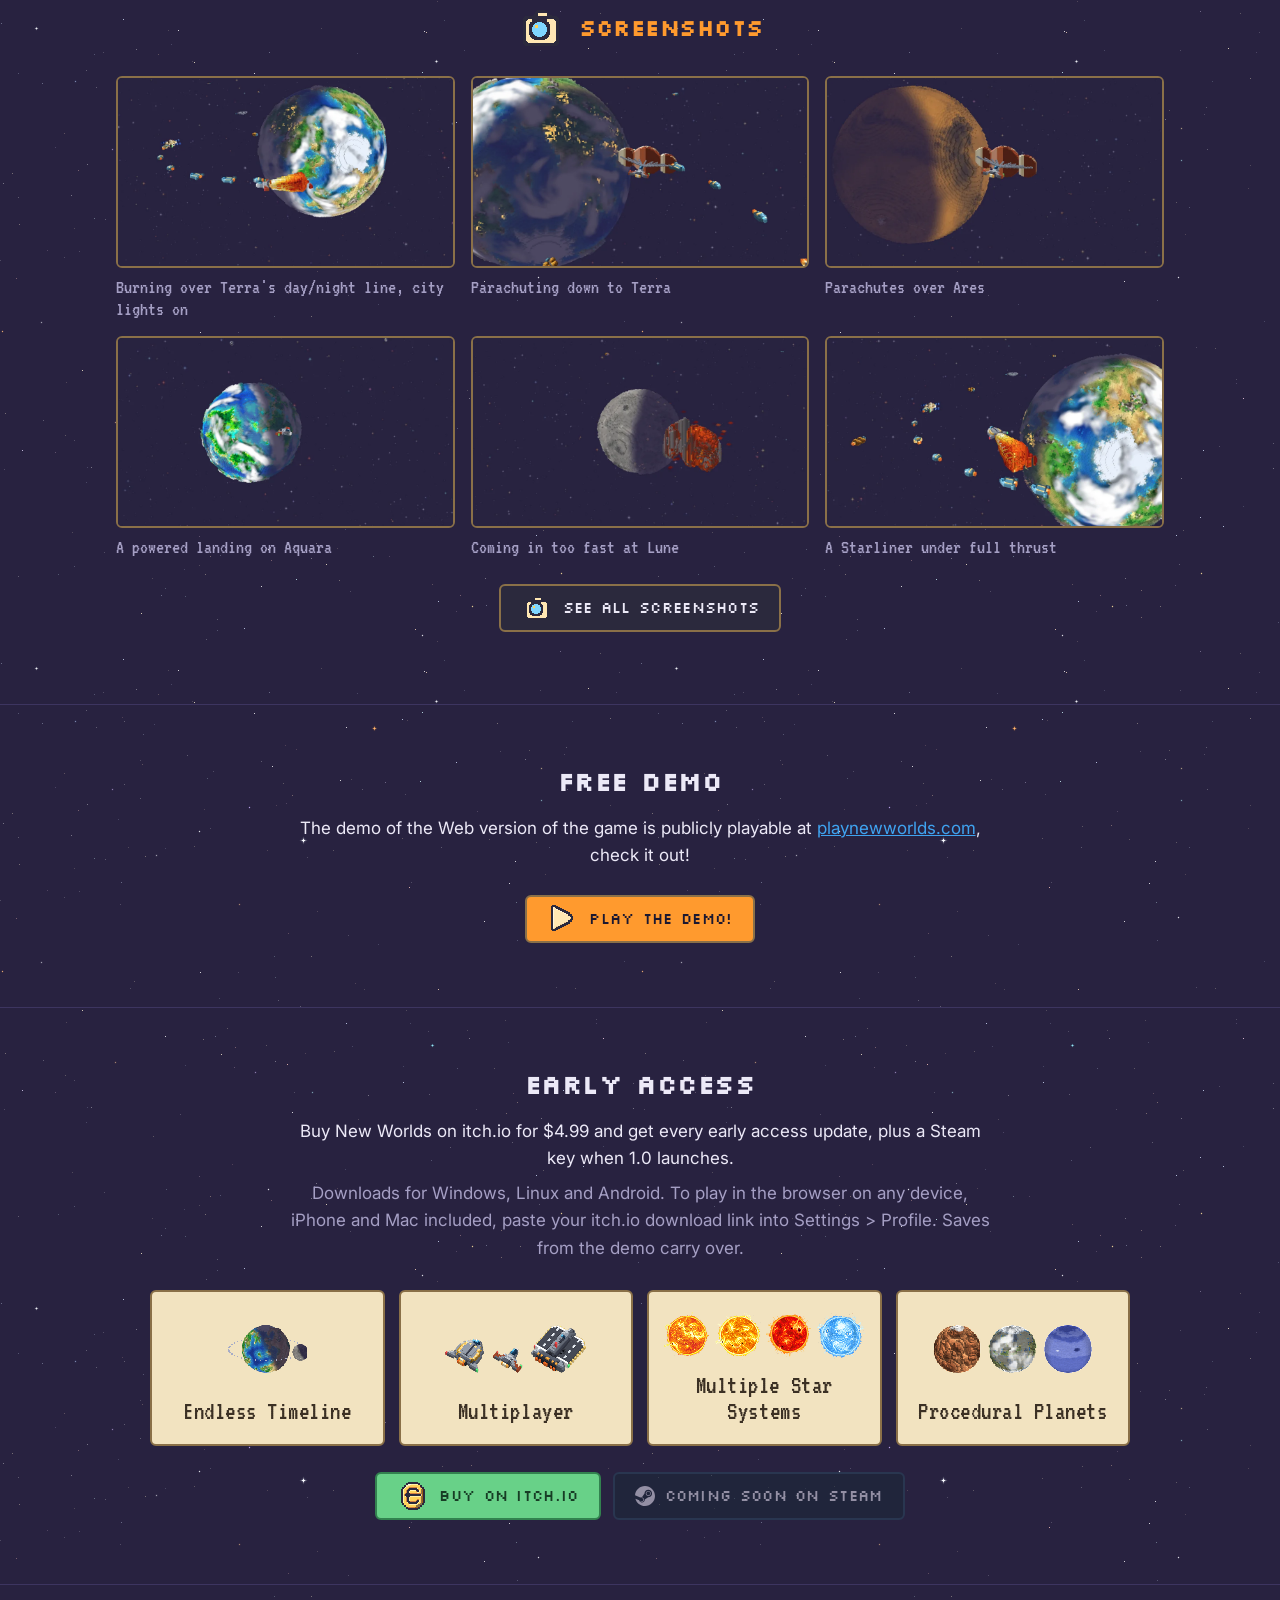
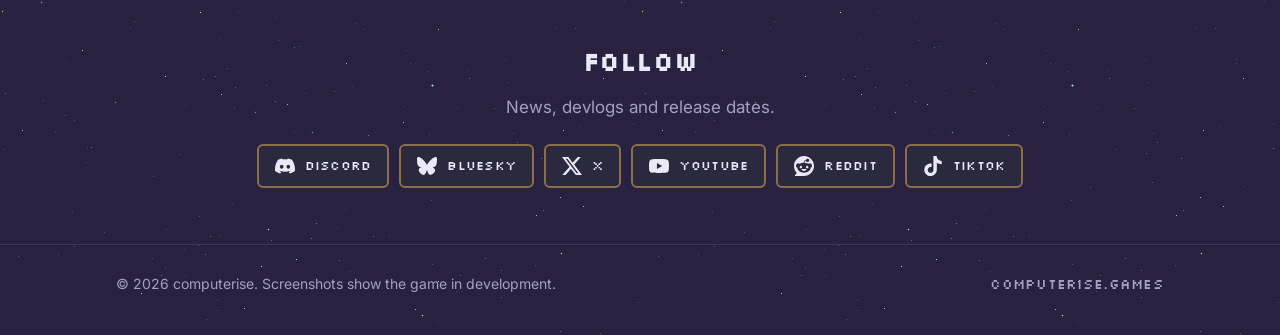
==== commit cb4237ab: "Watch the trailer plays the YouTube upload in a dialog" ====
--- a/index.html
+++ b/index.html
@@ -16,7 +16,7 @@
 <link rel="preconnect" href="https://fonts.googleapis.com">
 <link rel="preconnect" href="https://fonts.gstatic.com" crossorigin>
 <link href="https://fonts.googleapis.com/css2?family=Inter:wght@400;600&display=swap" rel="stylesheet">
-<link rel="stylesheet" href="style.css?v=9">
+<link rel="stylesheet" href="style.css?v=10">
 </head>
 <body>
 <header>
@@ -36,7 +36,7 @@
 
 <main id="new-worlds">
   <!-- The trailer, muted and looping behind the title; "Watch the trailer"
-       opens the video itself in fullscreen with the browser's own controls. -->
+       plays the YouTube upload in a dialog (trailer.js), or links to it. -->
   <div class="hero">
     <video id="trailer" muted loop playsinline preload="none"
            poster="img/terra-launch-transit.webp" width="1920" height="1080"
@@ -44,9 +44,10 @@
       <source src="video/new-worlds-trailer.mp4" type="video/mp4">
     </video>
     <div class="hero-watch-row">
-      <button class="btn hero-watch" type="button" id="trailer-full" hidden>
+      <a class="btn hero-watch" id="trailer-full" data-youtube="rt1wH3pTDBU"
+         href="https://www.youtube.com/watch?v=rt1wH3pTDBU">
         <img class="gi" src="img/icons/play-glyph.png" width="32" height="32" alt="">Watch the trailer
-      </button>
+      </a>
     </div>
   </div>
 
@@ -321,6 +322,6 @@
   </div>
 </footer>
 <script src="title-logo.js?v=3"></script>
-<script src="trailer.js?v=3"></script>
+<script src="trailer.js?v=4"></script>
 </body>
 </html>
--- a/style.css
+++ b/style.css
@@ -58,6 +58,13 @@
 .hero-watch-row { position: relative; z-index: 2; display: flex; justify-content: flex-end;
                   align-items: center; min-height: 64px; padding: 8px 24px; background: var(--sky); }
 .hero-watch { cursor: pointer; }
+.trailer-dialog { width: min(1280px, calc(100vw - 32px)); max-width: none; padding: 0; border: 0;
+                  background: #000; overflow: visible; }
+.trailer-dialog::backdrop { background: rgba(8, 6, 18, .88); }
+.trailer-frame { aspect-ratio: 16 / 9; }
+.trailer-frame iframe { display: block; width: 100%; height: 100%; border: 0; }
+.trailer-close { position: absolute; top: -56px; right: 0; min-width: 48px; min-height: 48px;
+                 justify-content: center; cursor: pointer; }
 .hero video:fullscreen, .hero video:-webkit-full-screen { width: 100vw; height: 100vh;
   max-height: none; aspect-ratio: auto; object-fit: contain; background: #000; }
 /* A phone's hero is short: keep the watch action compact. */
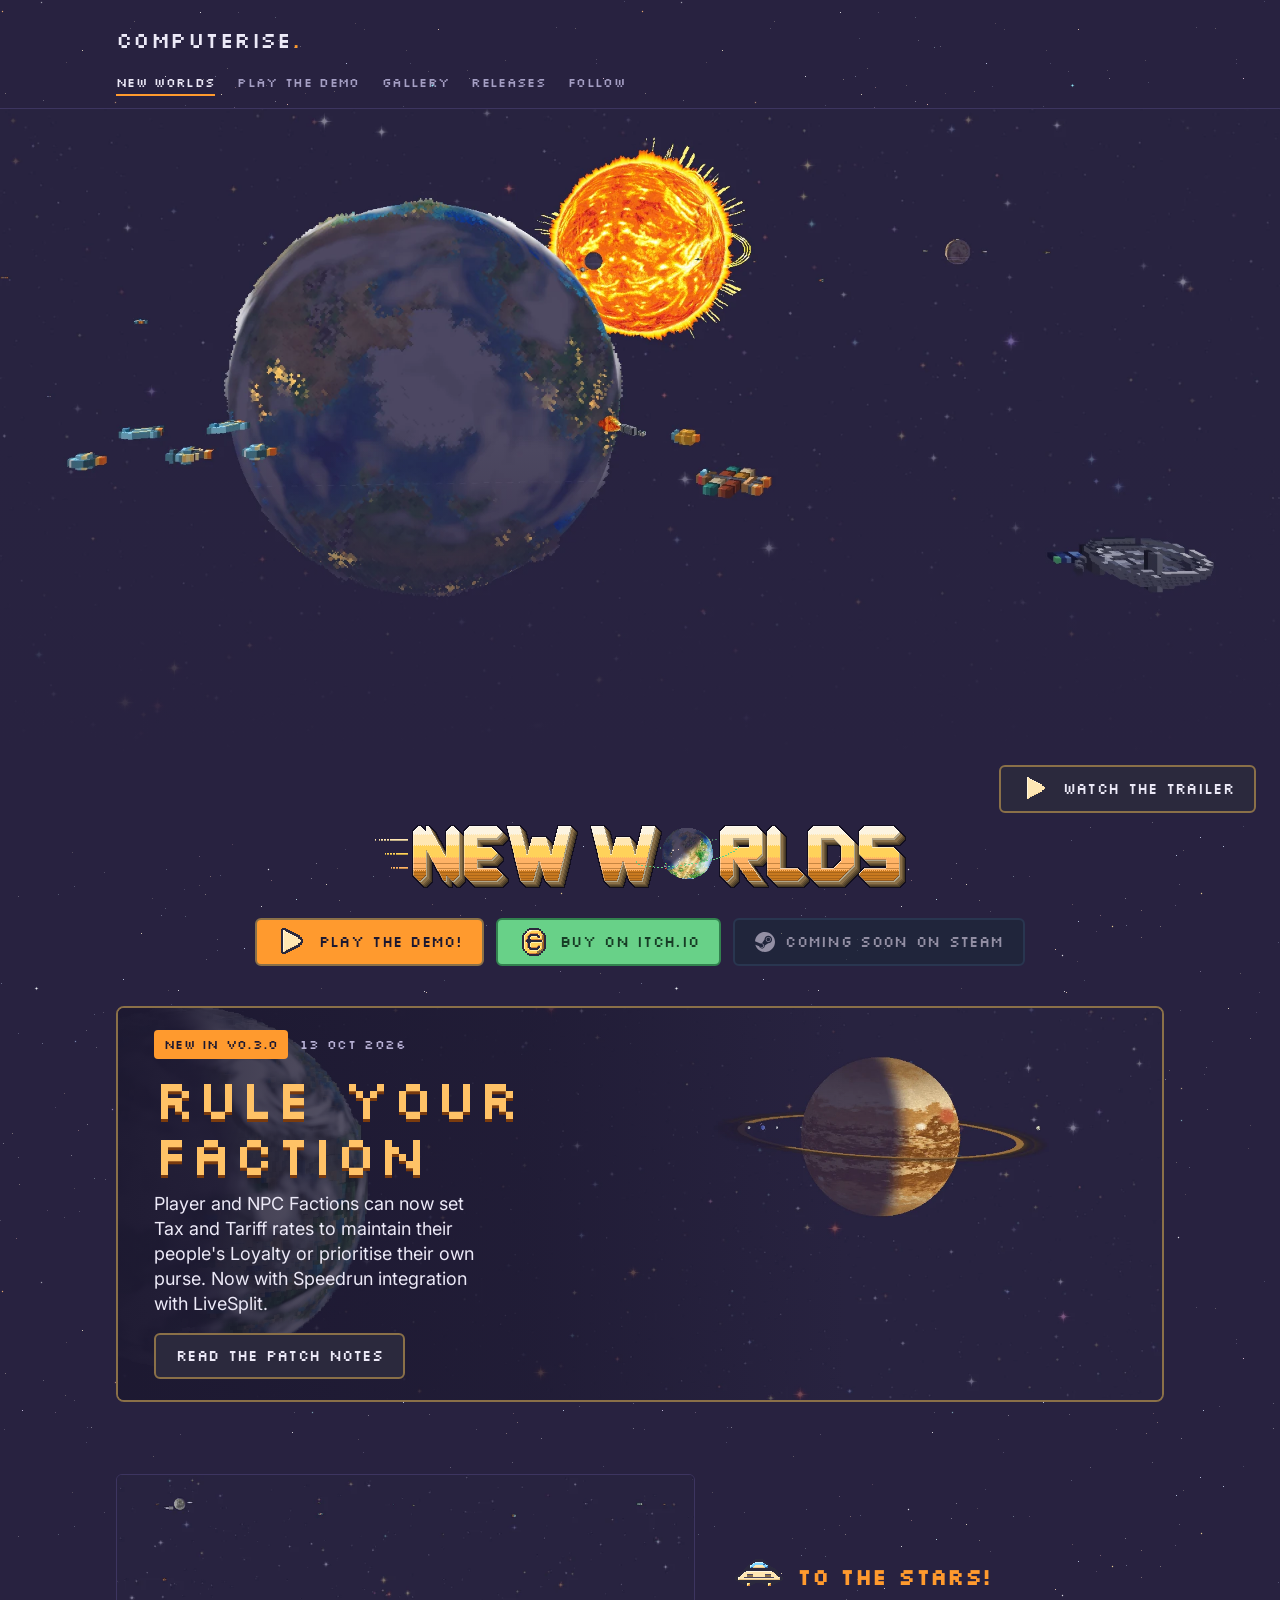
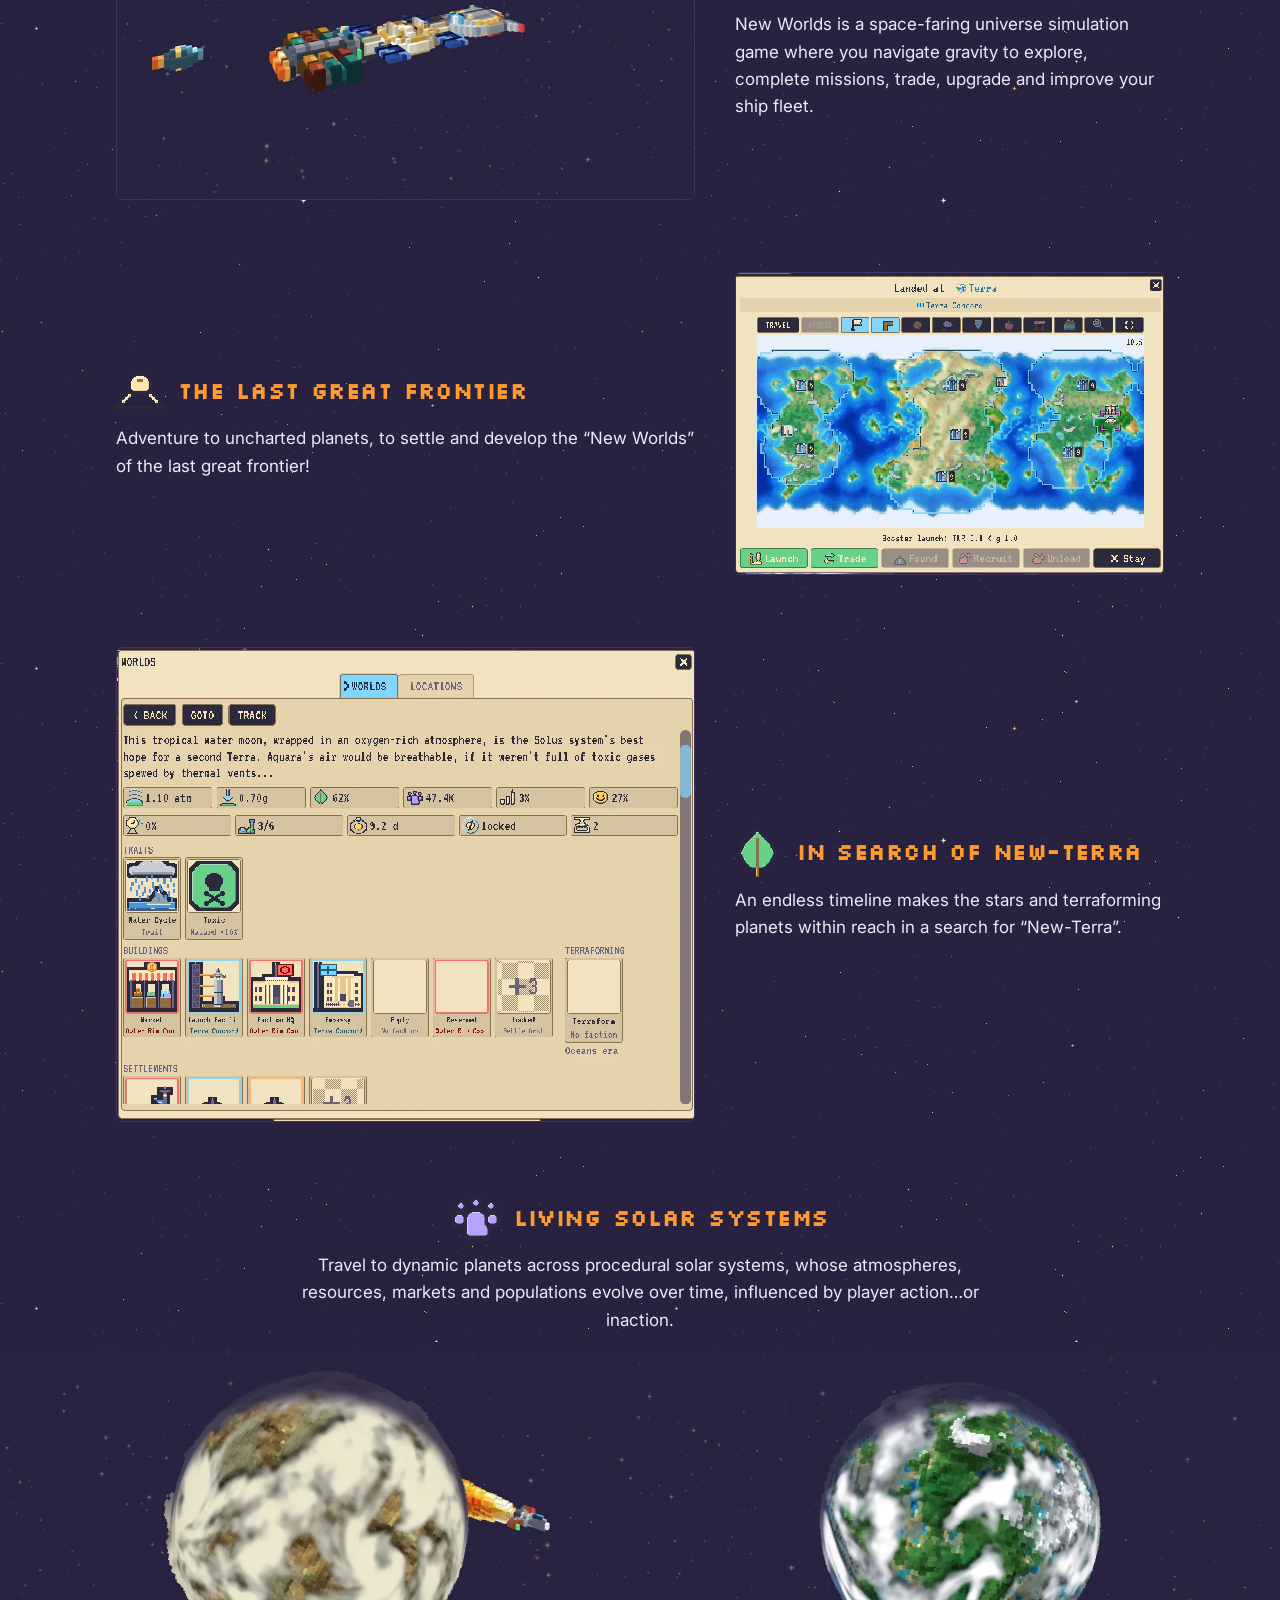
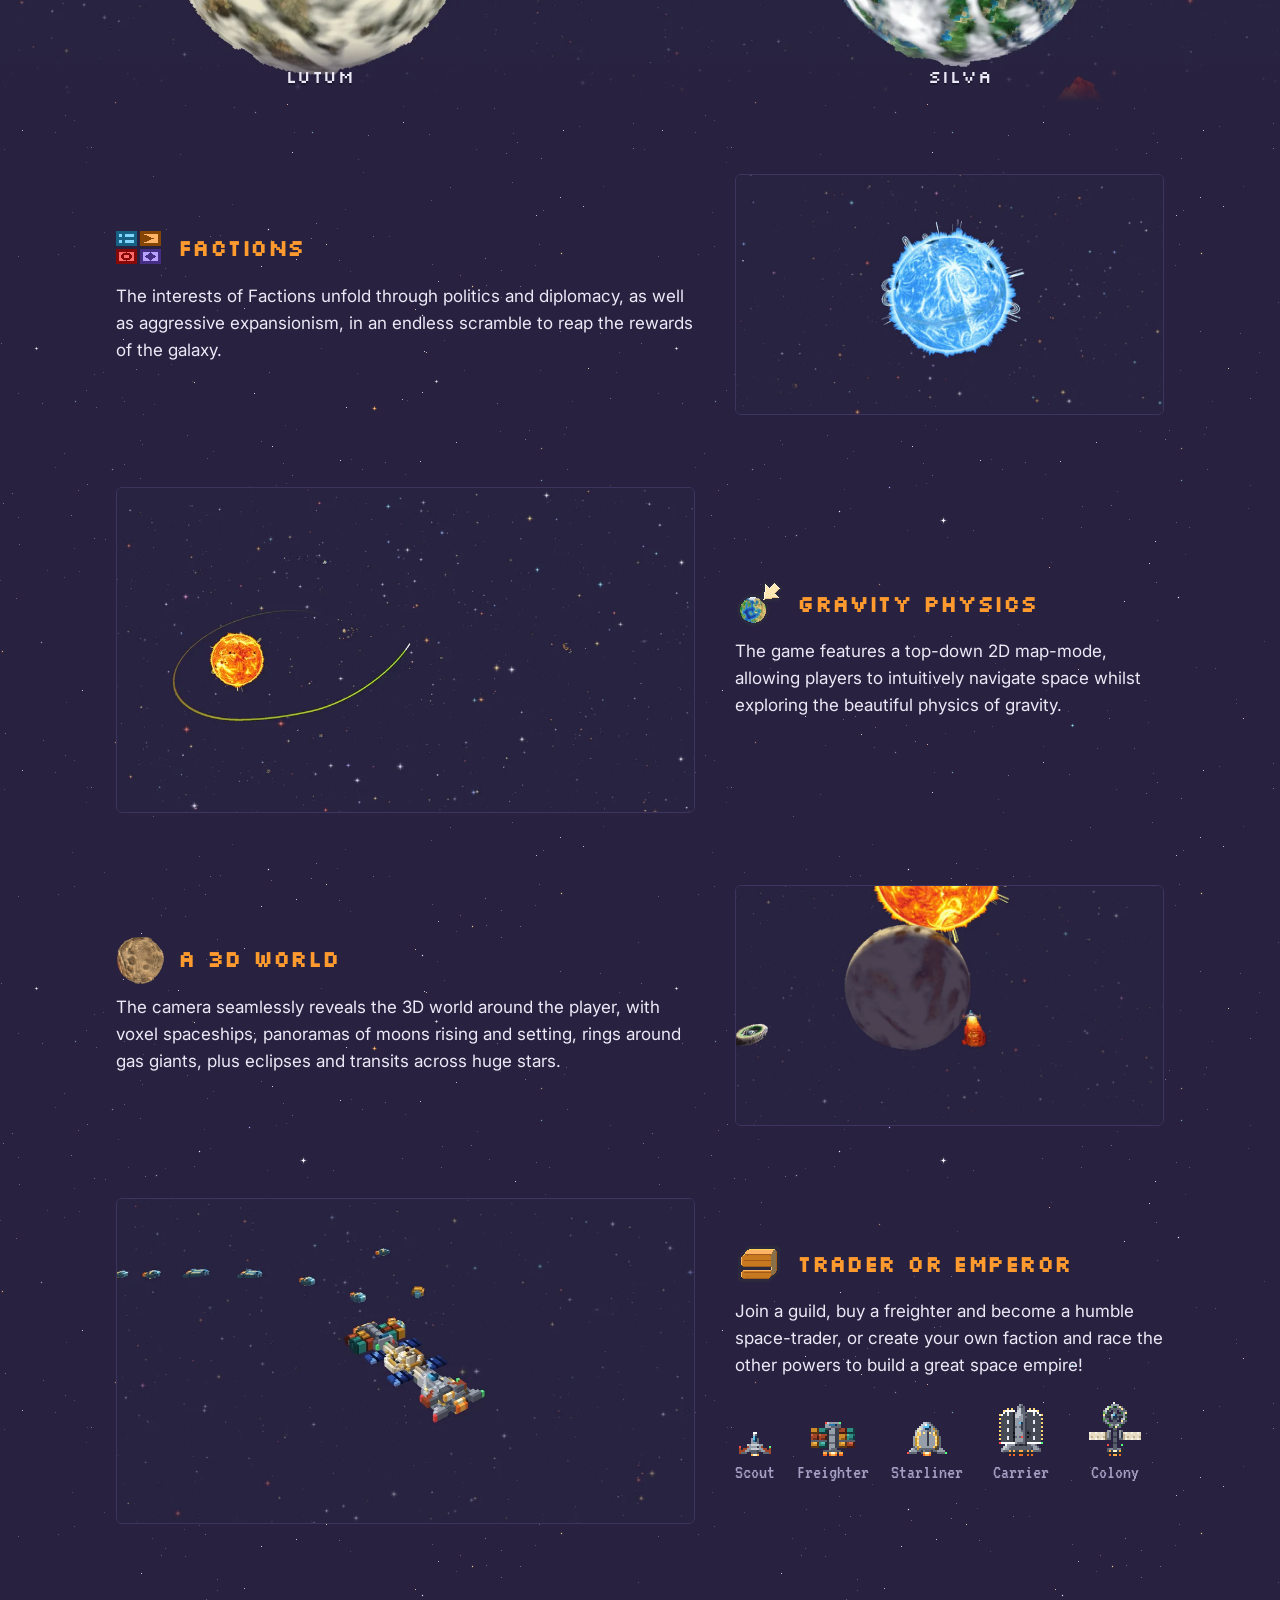
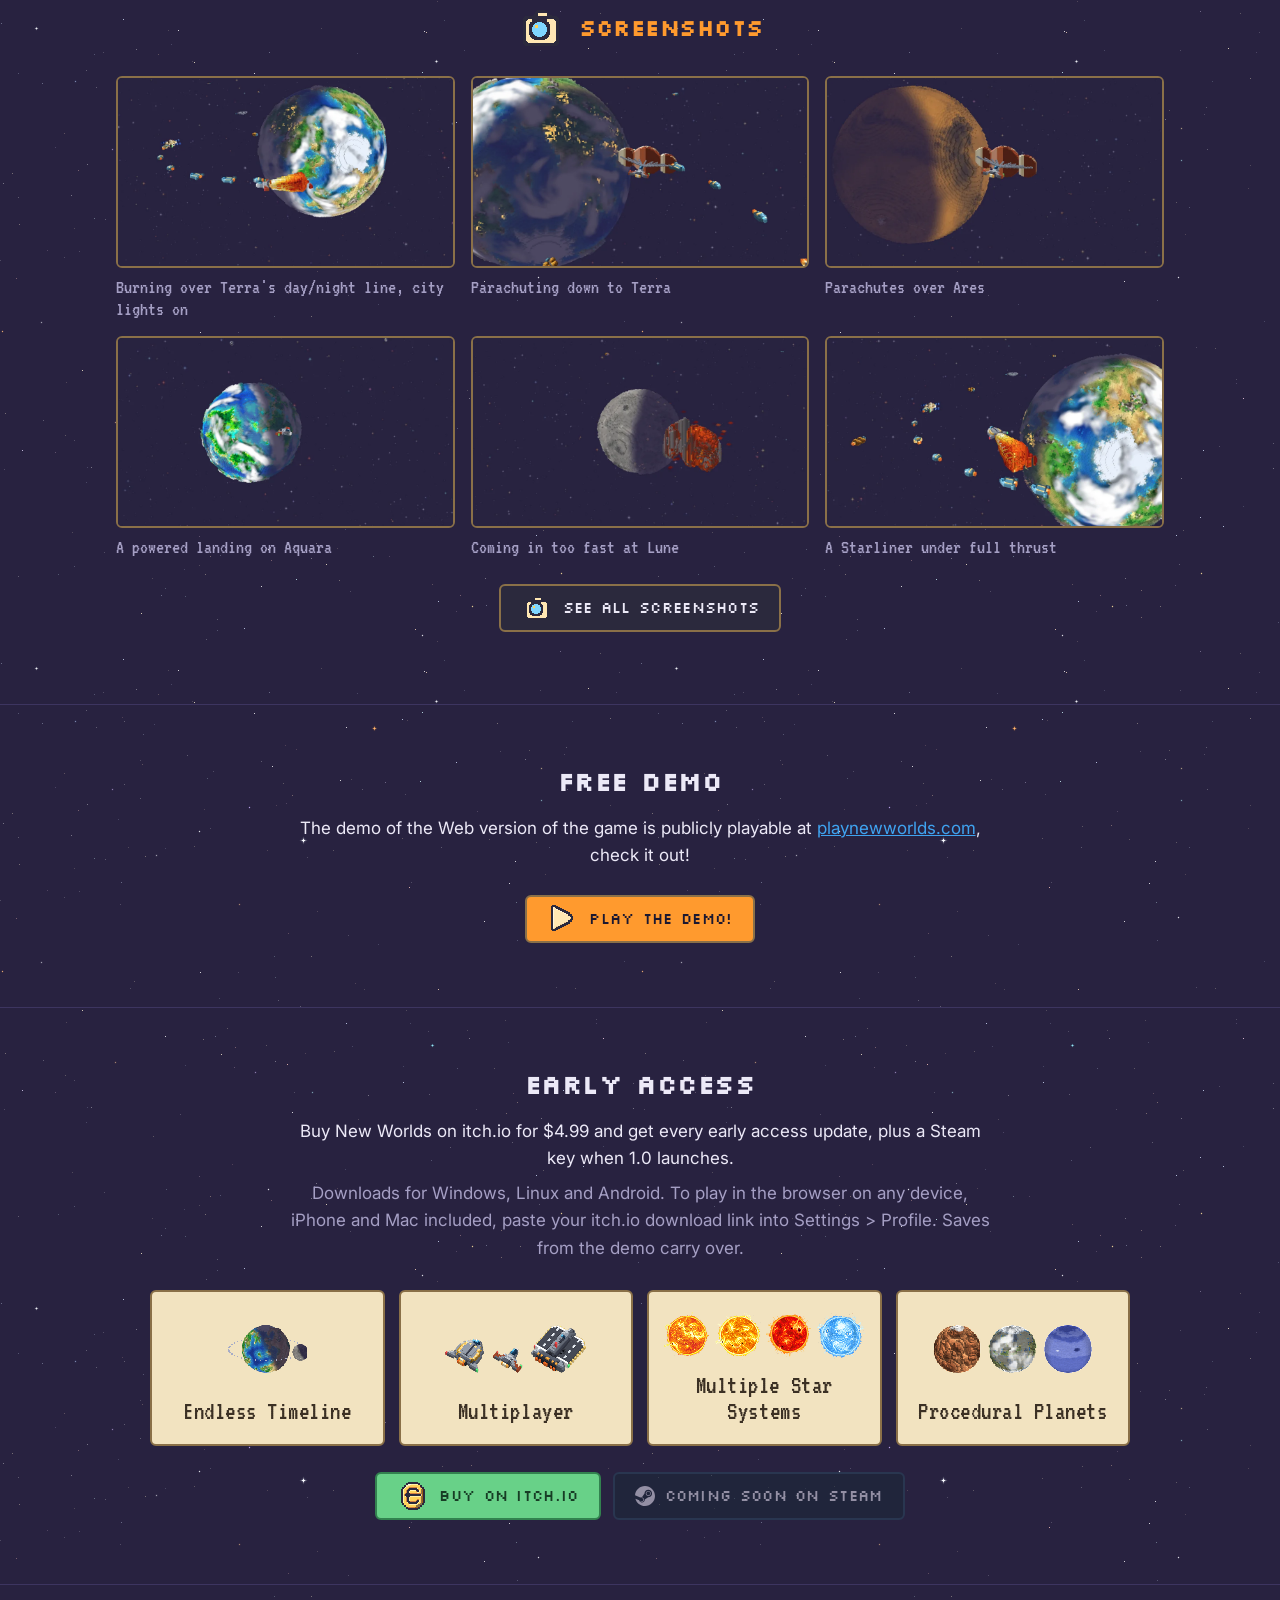
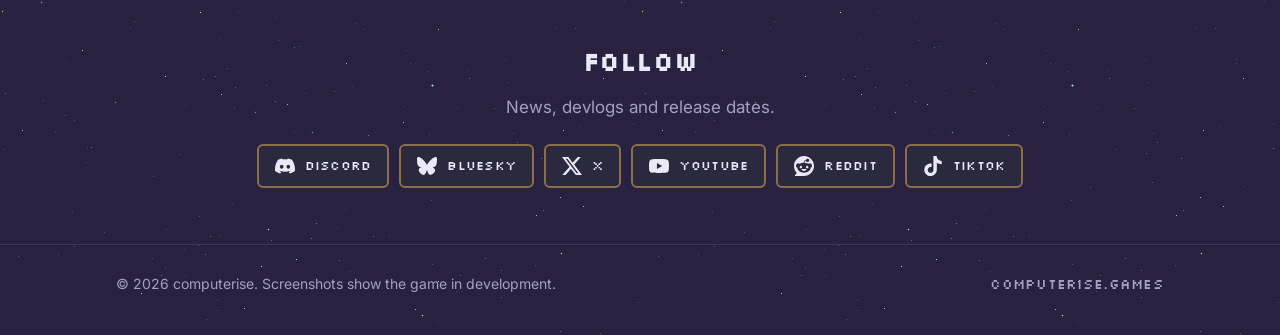
==== commit df14cc21: "Follow: YouTube and TikTok link to their profiles" ====
--- a/index.html
+++ b/index.html
@@ -7,7 +7,10 @@
 <meta name="description" content="computerise is an independent games studio. Play the New Worlds demo now, or buy the full game in early access on itch.io.">
 <meta property="og:title" content="New Worlds by computerise">
 <meta property="og:description" content="A space-faring universe simulation. Play the demo now, or buy the full game in early access on itch.io.">
-<meta property="og:image" content="https://computerise.games/img/og.jpg">
+<meta property="og:image" content="https://computerise.games/img/og-card.jpg">
+<meta property="og:image:width" content="1200">
+<meta property="og:image:height" content="630">
+<meta property="og:image:alt" content="New Worlds: Navigate gravity to settle the Last Great Frontier! Free demo in your browser.">
 <meta property="og:url" content="https://computerise.games/">
 <meta property="og:type" content="website">
 <meta name="twitter:card" content="summary_large_image">
@@ -298,7 +301,7 @@
     </div>
   </section>
 
-  <!-- Placeholders: point each href at the real profile once it exists. -->
+  <!-- An href of "#follow" is a placeholder: point it at the real profile once it exists. -->
   <section class="band" id="follow">
     <div class="wrap">
       <h2 class="pixel">Follow</h2>
@@ -307,9 +310,9 @@
         <a class="btn" href="#follow"><span class="icon" style="--src: url(img/social/discord.svg)"></span>Discord</a>
         <a class="btn" href="#follow"><span class="icon" style="--src: url(img/social/bluesky.svg)"></span>Bluesky</a>
         <a class="btn" href="#follow"><span class="icon" style="--src: url(img/social/x.svg)"></span>X</a>
-        <a class="btn" href="#follow"><span class="icon" style="--src: url(img/social/youtube.svg)"></span>YouTube</a>
+        <a class="btn" href="https://www.youtube.com/@ComputeriseGames"><span class="icon" style="--src: url(img/social/youtube.svg)"></span>YouTube</a>
         <a class="btn" href="#follow"><span class="icon" style="--src: url(img/social/reddit.svg)"></span>Reddit</a>
-        <a class="btn" href="#follow"><span class="icon" style="--src: url(img/social/tiktok.svg)"></span>TikTok</a>
+        <a class="btn" href="https://www.tiktok.com/@computerise02"><span class="icon" style="--src: url(img/social/tiktok.svg)"></span>TikTok</a>
       </div>
     </div>
   </section>
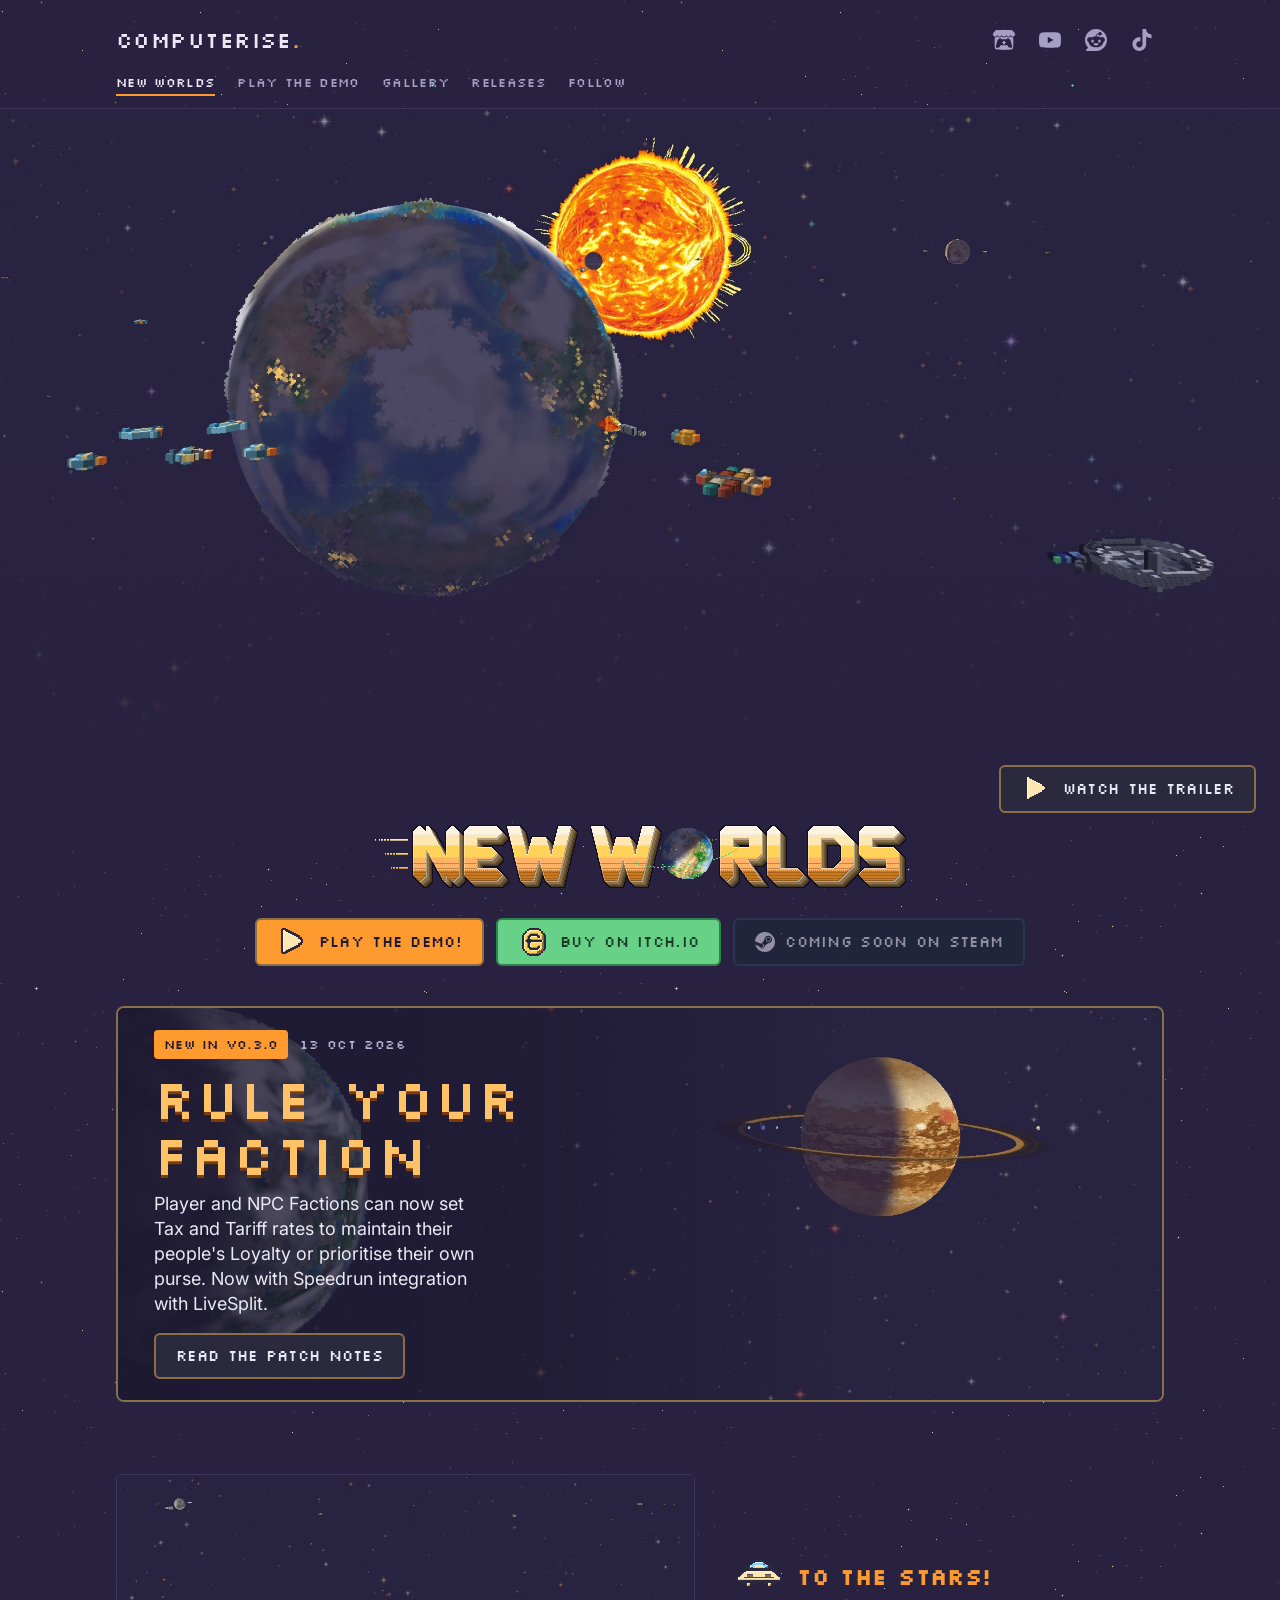
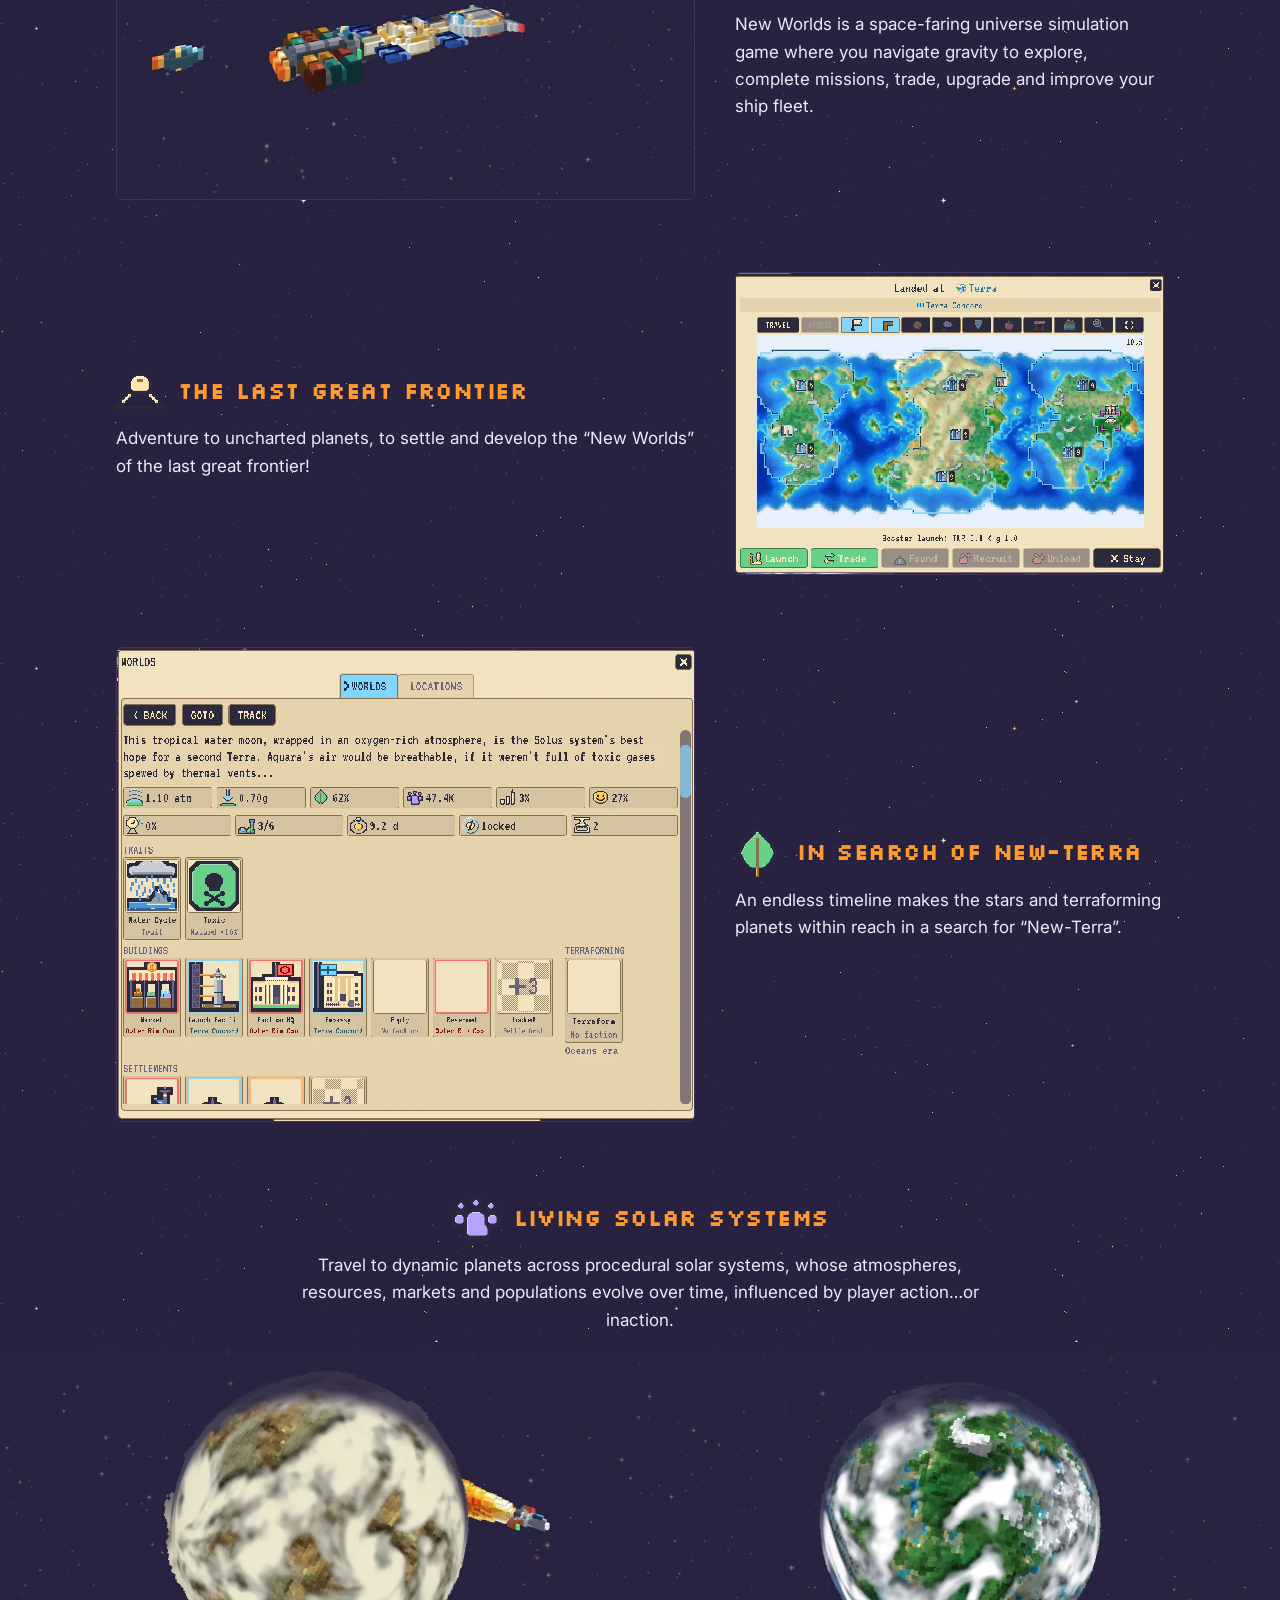
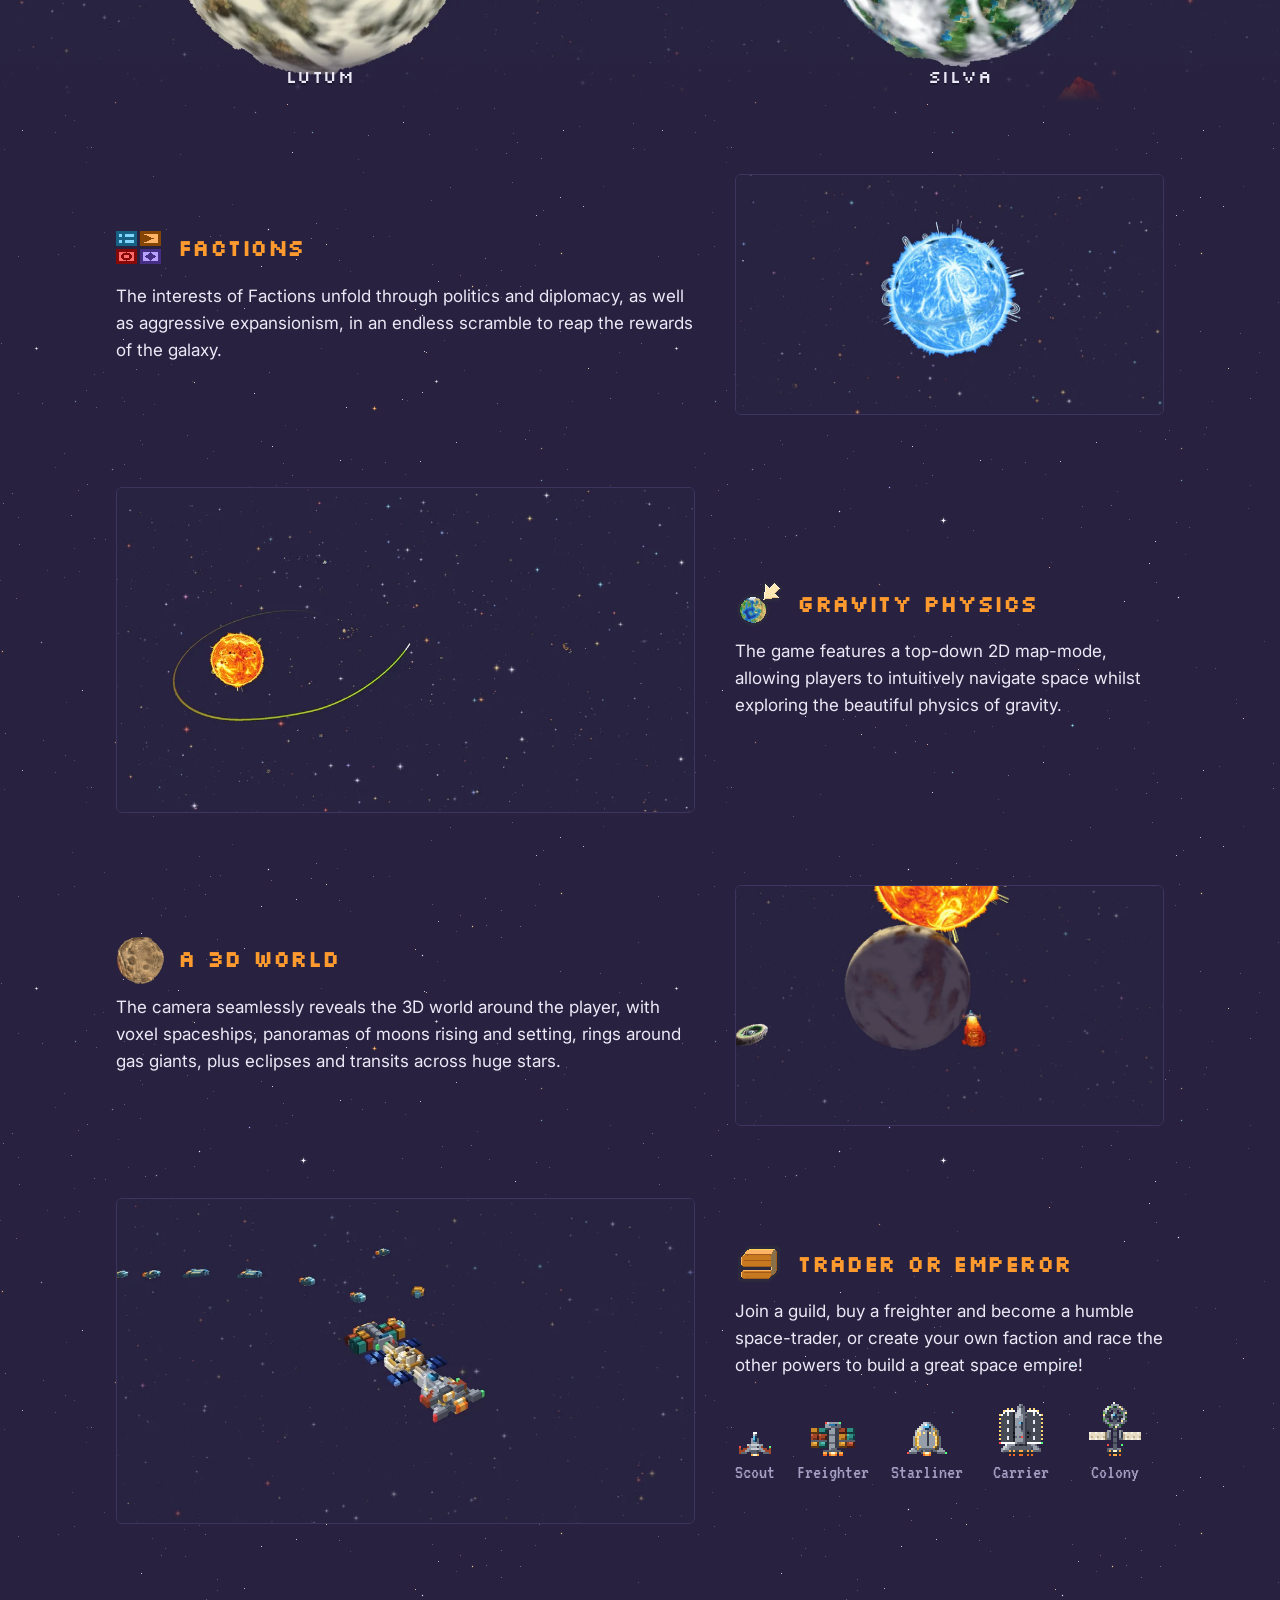
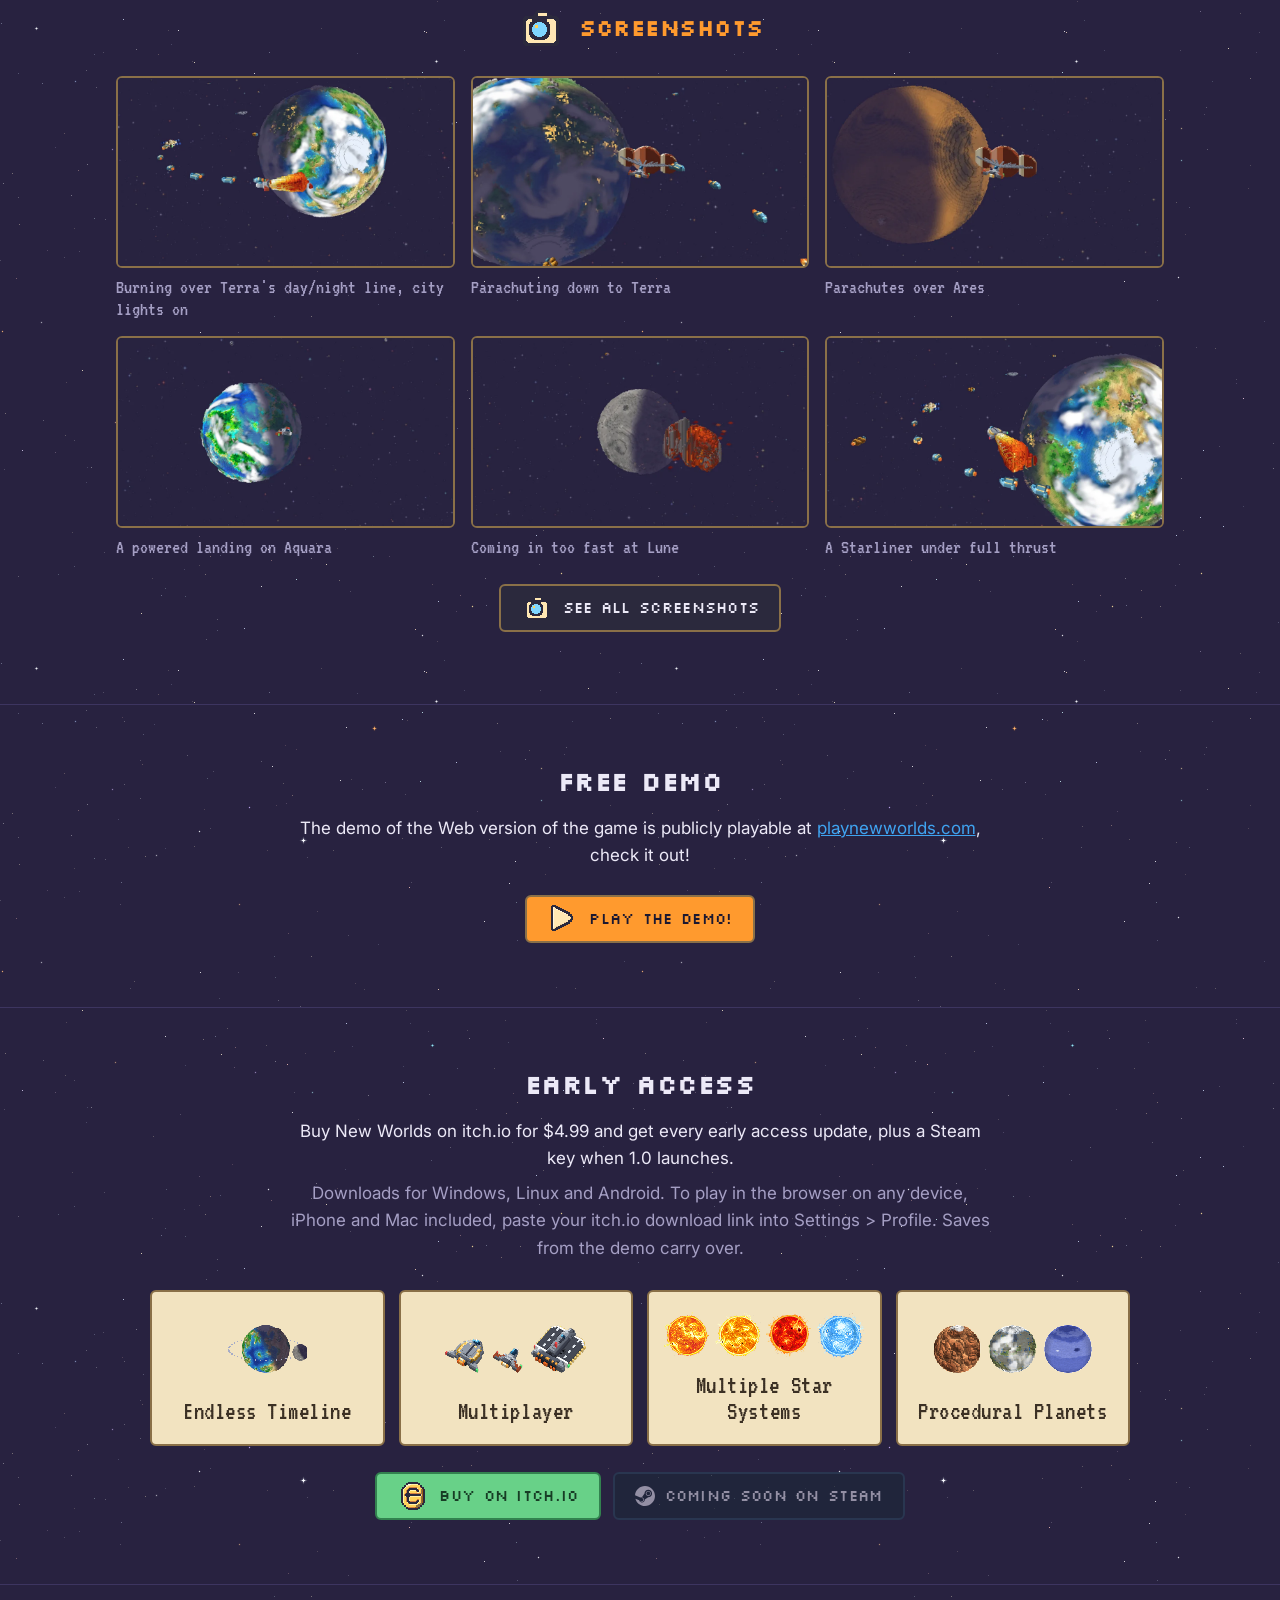
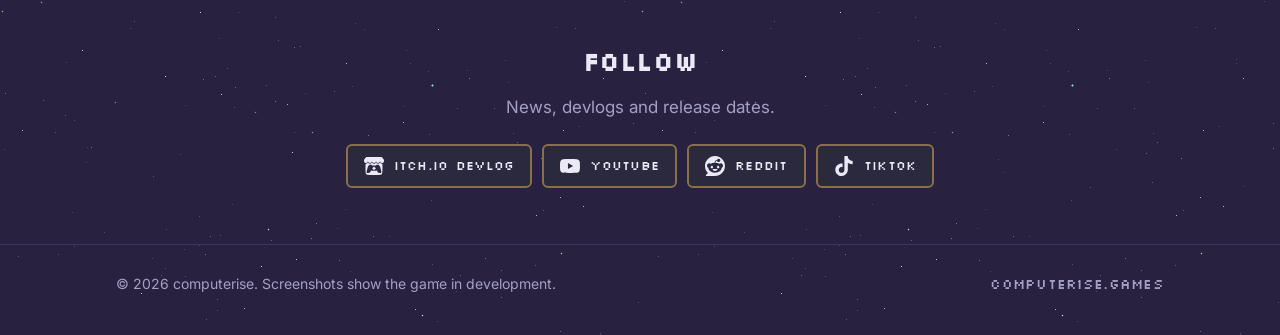
==== commit 1e4f4caa: "Header social icons; Follow links Reddit and the itch.io devlog, hides the rest" ====
--- a/index.html
+++ b/index.html
@@ -19,12 +19,18 @@
 <link rel="preconnect" href="https://fonts.googleapis.com">
 <link rel="preconnect" href="https://fonts.gstatic.com" crossorigin>
 <link href="https://fonts.googleapis.com/css2?family=Inter:wght@400;600&display=swap" rel="stylesheet">
-<link rel="stylesheet" href="style.css?v=10">
+<link rel="stylesheet" href="style.css?v=11">
 </head>
 <body>
 <header>
   <div class="wrap">
     <a class="brand pixel" href="./">computerise<span>.</span></a>
+    <ul class="social" aria-label="computerise elsewhere">
+      <li><a href="https://computerise.itch.io/newworlds/devlog" aria-label="itch.io devlog" title="itch.io devlog"><span class="icon" style="--src: url(img/social/itchdotio.svg)"></span></a></li>
+      <li><a href="https://www.youtube.com/@ComputeriseGames" aria-label="YouTube" title="YouTube"><span class="icon" style="--src: url(img/social/youtube.svg)"></span></a></li>
+      <li><a href="https://www.reddit.com/user/computerise/" aria-label="Reddit" title="Reddit"><span class="icon" style="--src: url(img/social/reddit.svg)"></span></a></li>
+      <li><a href="https://www.tiktok.com/@computerise02" aria-label="TikTok" title="TikTok"><span class="icon" style="--src: url(img/social/tiktok.svg)"></span></a></li>
+    </ul>
     <nav aria-label="Main">
       <ul class="pixel">
         <li><a href="#new-worlds" aria-current="page">New Worlds</a></li>
@@ -301,17 +307,20 @@
     </div>
   </section>
 
-  <!-- An href of "#follow" is a placeholder: point it at the real profile once it exists. -->
+  <!-- The same profiles as the header's icons. Discord, Bluesky and X are
+       left out until their accounts exist:
+        <a class="btn" href="#follow"><span class="icon" style="--src: url(img/social/discord.svg)"></span>Discord</a>
+        <a class="btn" href="#follow"><span class="icon" style="--src: url(img/social/bluesky.svg)"></span>Bluesky</a>
+        <a class="btn" href="#follow"><span class="icon" style="--src: url(img/social/x.svg)"></span>X</a>
+  -->
   <section class="band" id="follow">
     <div class="wrap">
       <h2 class="pixel">Follow</h2>
       <p class="muted">News, devlogs and release dates.</p>
       <div class="follow">
-        <a class="btn" href="#follow"><span class="icon" style="--src: url(img/social/discord.svg)"></span>Discord</a>
-        <a class="btn" href="#follow"><span class="icon" style="--src: url(img/social/bluesky.svg)"></span>Bluesky</a>
-        <a class="btn" href="#follow"><span class="icon" style="--src: url(img/social/x.svg)"></span>X</a>
+        <a class="btn" href="https://computerise.itch.io/newworlds/devlog"><span class="icon" style="--src: url(img/social/itchdotio.svg)"></span>itch.io devlog</a>
         <a class="btn" href="https://www.youtube.com/@ComputeriseGames"><span class="icon" style="--src: url(img/social/youtube.svg)"></span>YouTube</a>
-        <a class="btn" href="#follow"><span class="icon" style="--src: url(img/social/reddit.svg)"></span>Reddit</a>
+        <a class="btn" href="https://www.reddit.com/user/computerise/"><span class="icon" style="--src: url(img/social/reddit.svg)"></span>Reddit</a>
         <a class="btn" href="https://www.tiktok.com/@computerise02"><span class="icon" style="--src: url(img/social/tiktok.svg)"></span>TikTok</a>
       </div>
     </div>
--- a/style.css
+++ b/style.css
@@ -41,6 +41,12 @@
 
 /* Header: the studio name, with the nav bar beneath it */
 header { border-bottom: 1px solid var(--line); }
+header .wrap { display: grid; grid-template-columns: minmax(0, 1fr) auto; align-items: center; column-gap: 12px; }
+header nav { grid-column: 1 / -1; }
+.social { display: flex; gap: 2px; margin: 0; padding: 12px 0 0; list-style: none; }
+.social a { display: grid; place-items: center; width: 44px; height: 44px; border-radius: 6px; color: var(--muted); }
+.social a:hover, .social a:focus-visible { color: var(--ink); background: var(--well); }
+.social .icon { width: 22px; height: 22px; }
 .brand { display: inline-block; padding: 22px 0 10px; font-size: 22px; color: var(--ink); text-decoration: none; }
 .brand span { color: var(--flame); }
 nav ul { display: flex; flex-wrap: wrap; gap: 4px 22px; margin: 0; padding: 0 0 14px; list-style: none; }
@@ -294,3 +300,9 @@
   .btn { transition: none; }
   .btn:hover, .btn:focus-visible { transform: none; }
 }
+
+/* The header's social icons beside the brand on the narrowest phones. */
+@media (max-width: 420px) {
+  .brand { font-size: 18px; }
+  .social a { width: 40px; }
+}
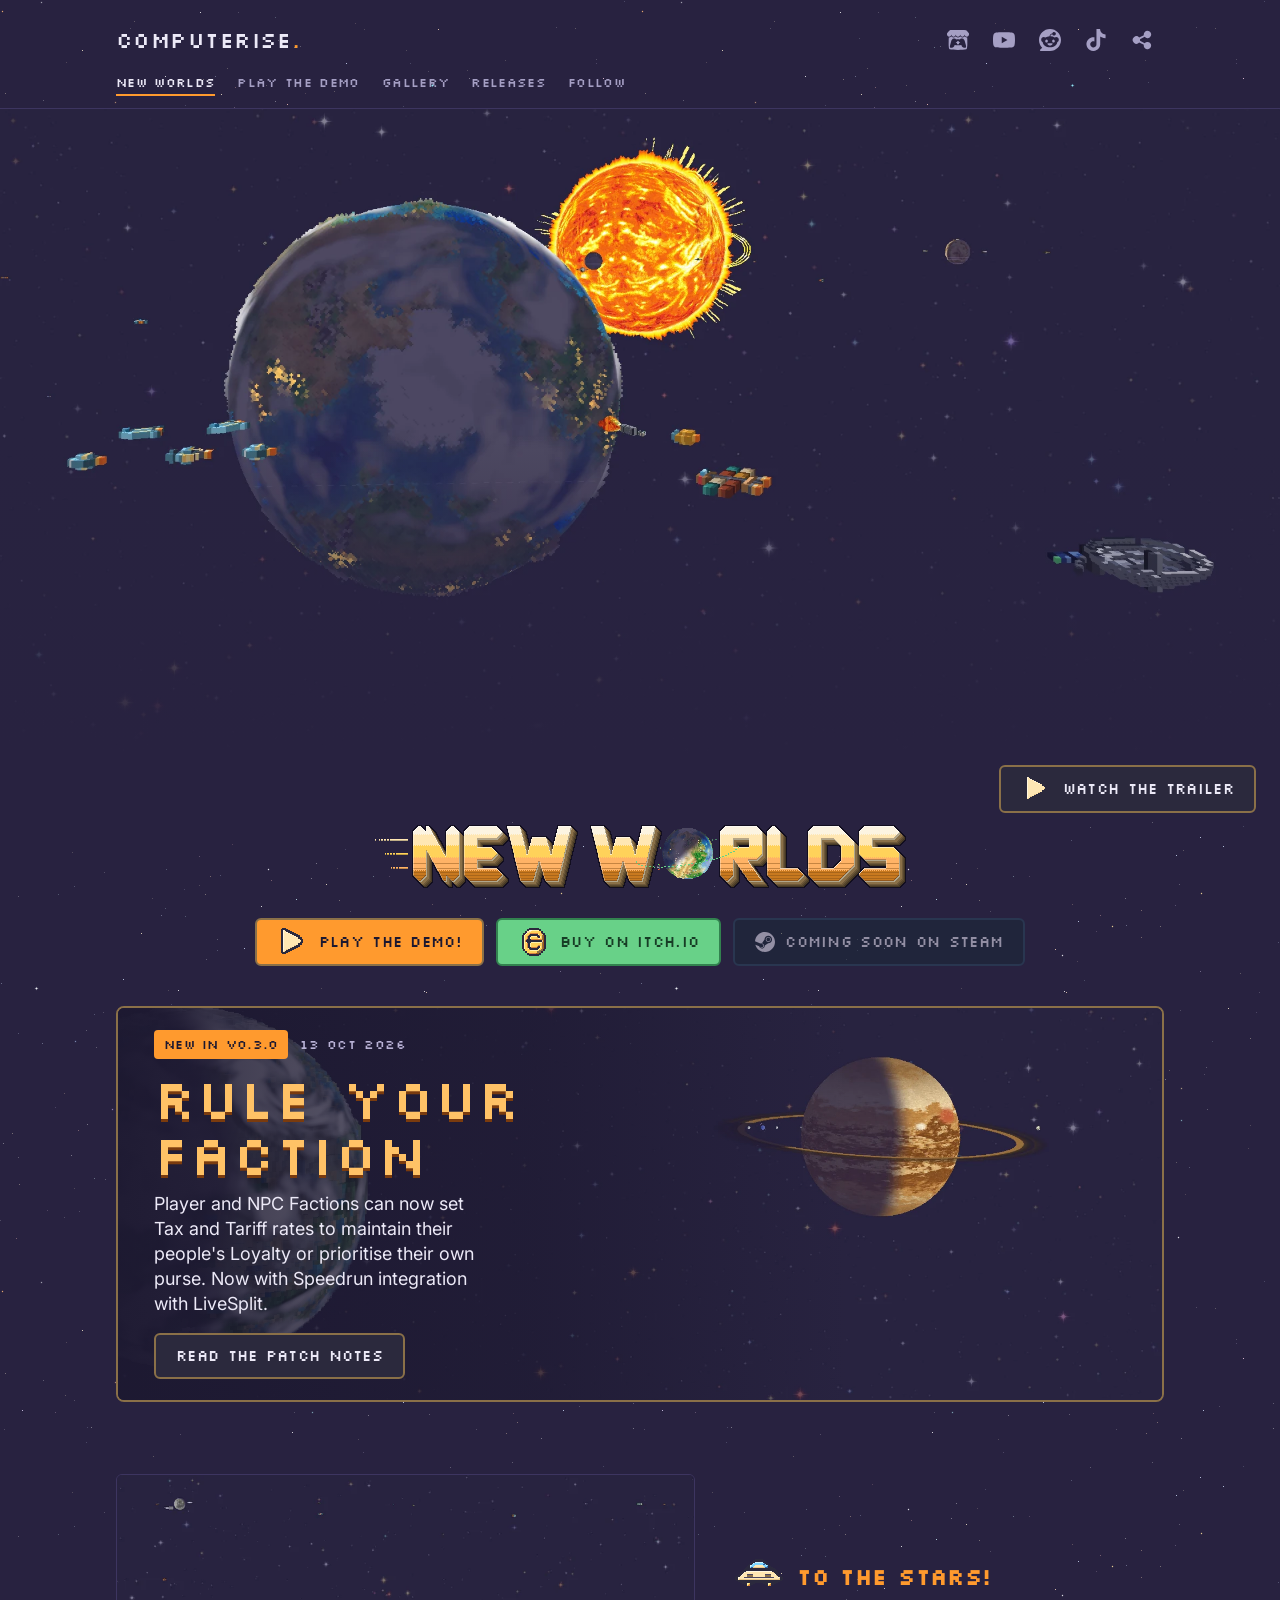
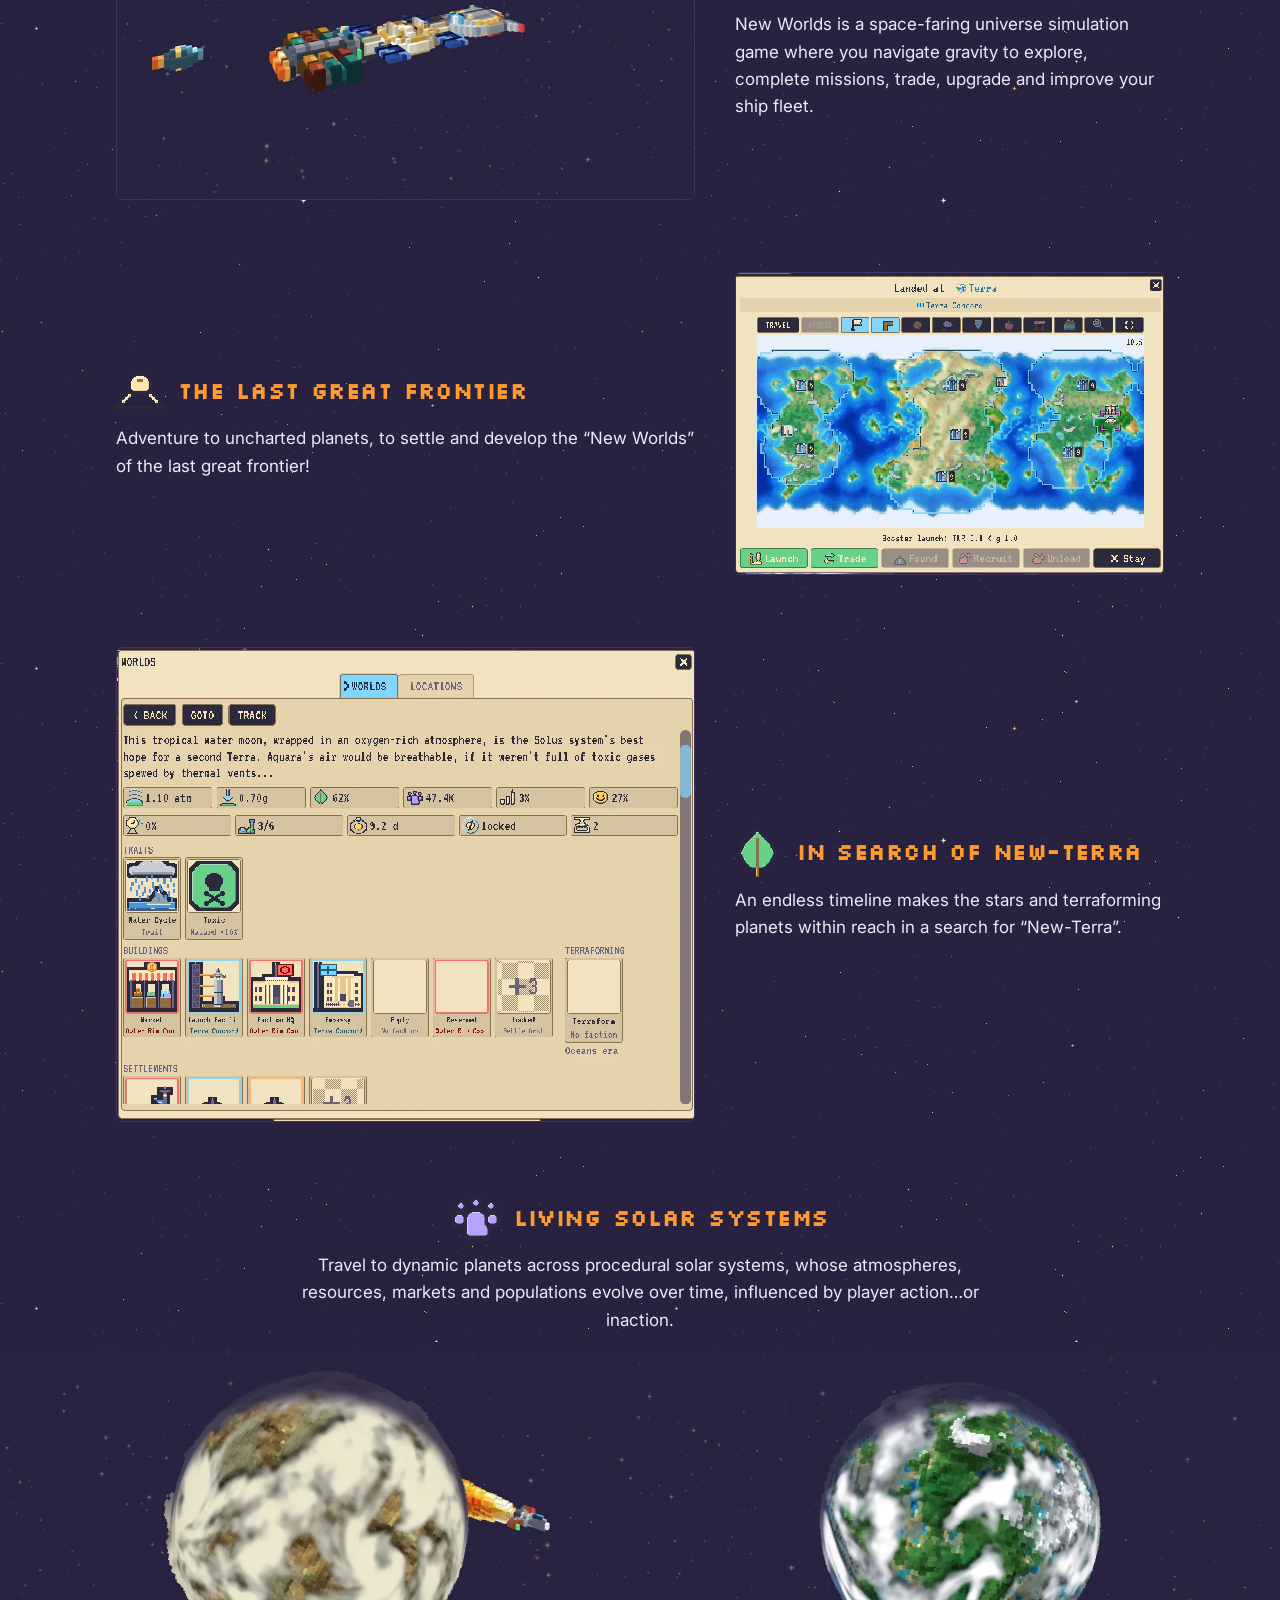
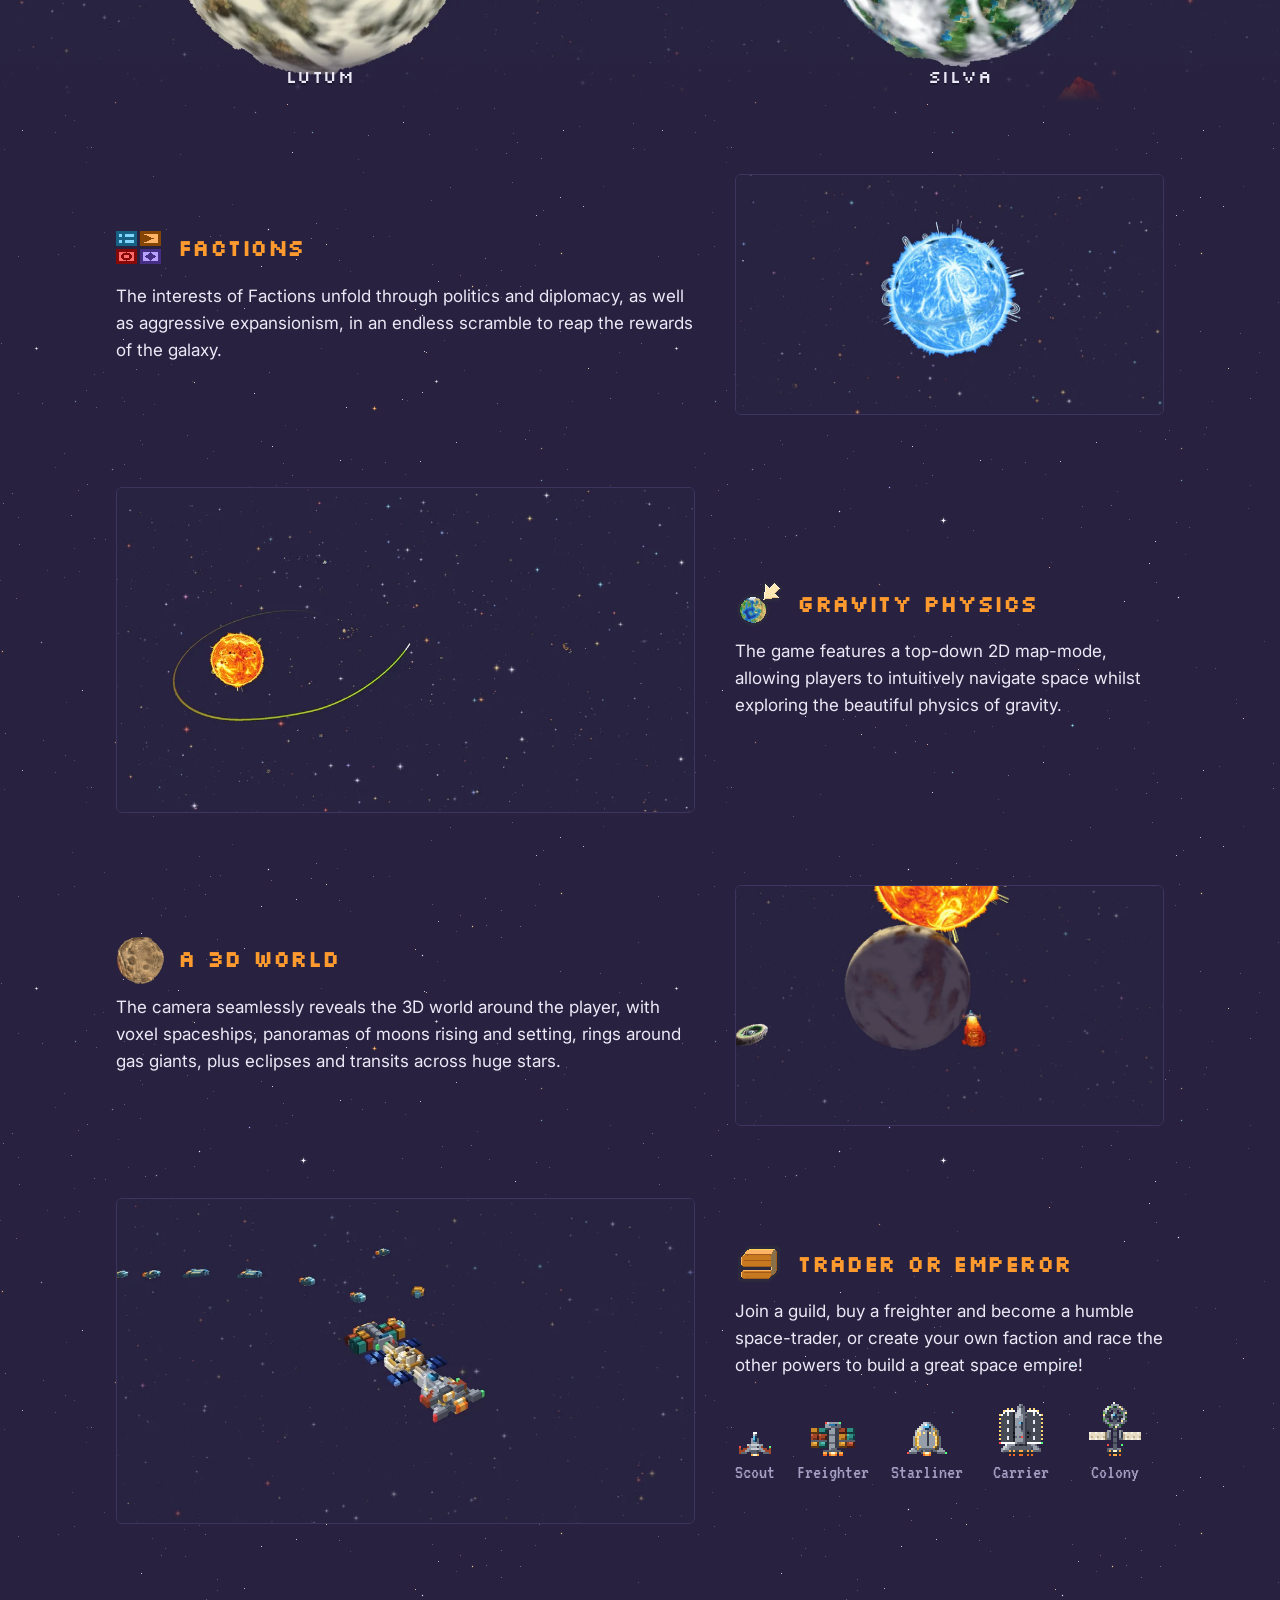
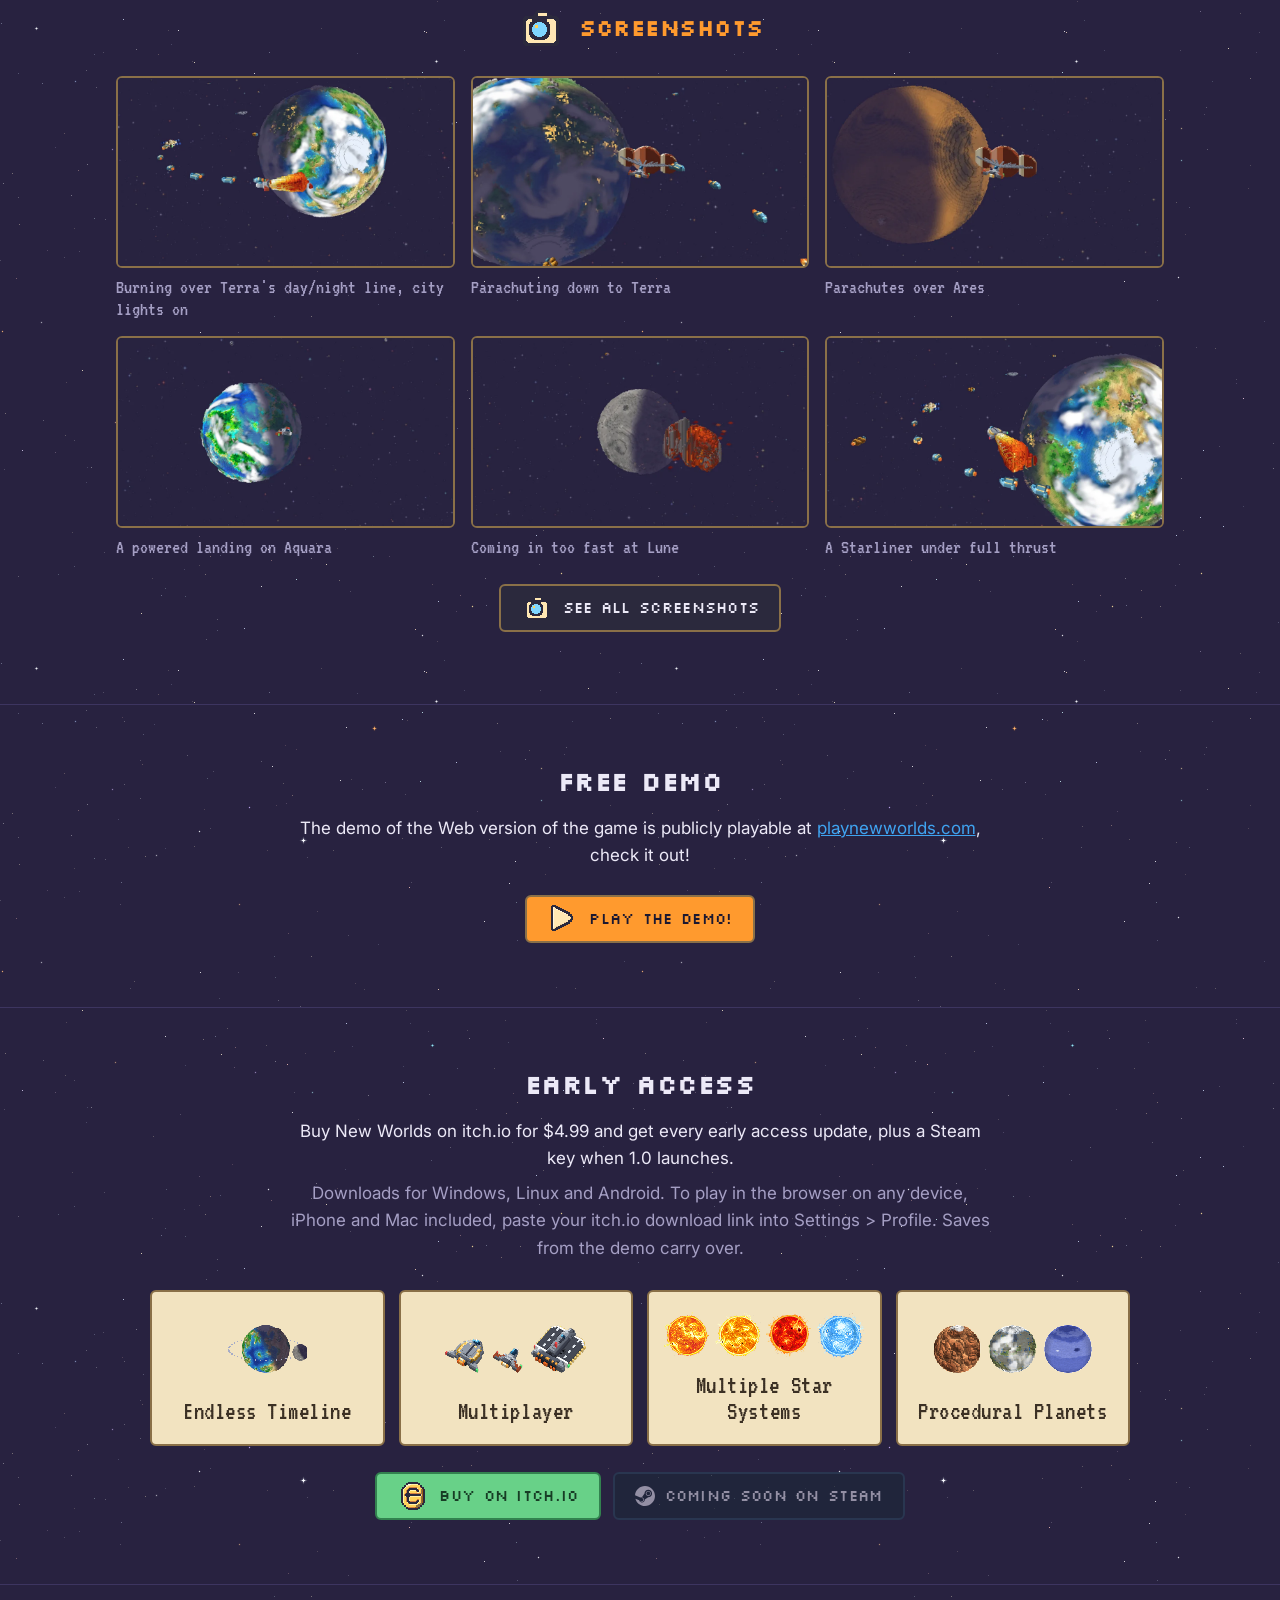
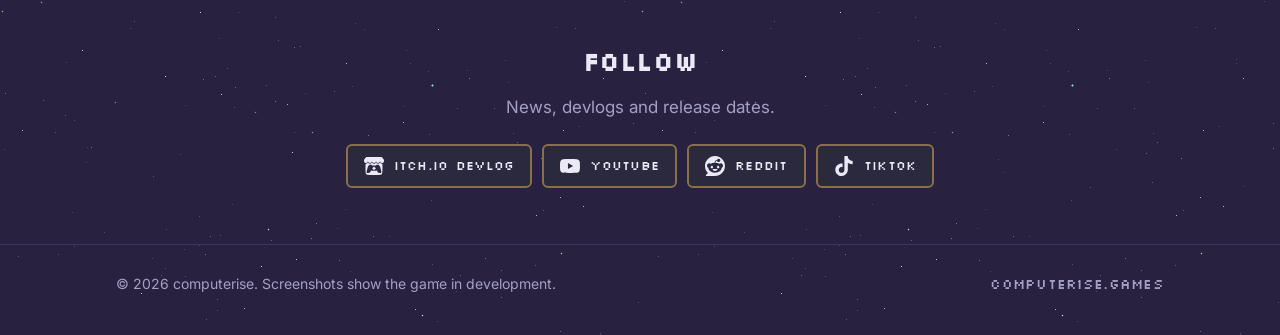
==== commit 42dec644: "Header: a Share button after the social icons" ====
--- a/index.html
+++ b/index.html
@@ -19,7 +19,7 @@
 <link rel="preconnect" href="https://fonts.googleapis.com">
 <link rel="preconnect" href="https://fonts.gstatic.com" crossorigin>
 <link href="https://fonts.googleapis.com/css2?family=Inter:wght@400;600&display=swap" rel="stylesheet">
-<link rel="stylesheet" href="style.css?v=11">
+<link rel="stylesheet" href="style.css?v=12">
 </head>
 <body>
 <header>
@@ -30,6 +30,7 @@
       <li><a href="https://www.youtube.com/@ComputeriseGames" aria-label="YouTube" title="YouTube"><span class="icon" style="--src: url(img/social/youtube.svg)"></span></a></li>
       <li><a href="https://www.reddit.com/user/computerise/" aria-label="Reddit" title="Reddit"><span class="icon" style="--src: url(img/social/reddit.svg)"></span></a></li>
       <li><a href="https://www.tiktok.com/@computerise02" aria-label="TikTok" title="TikTok"><span class="icon" style="--src: url(img/social/tiktok.svg)"></span></a></li>
+      <li><button type="button" id="share" aria-label="Share this page" title="Share"><span class="icon" style="--src: url(img/social/share.svg)"></span></button></li>
     </ul>
     <nav aria-label="Main">
       <ul class="pixel">
@@ -335,5 +336,6 @@
 </footer>
 <script src="title-logo.js?v=3"></script>
 <script src="trailer.js?v=4"></script>
+<script src="share.js"></script>
 </body>
 </html>
--- a/style.css
+++ b/style.css
@@ -44,9 +44,13 @@
 header .wrap { display: grid; grid-template-columns: minmax(0, 1fr) auto; align-items: center; column-gap: 12px; }
 header nav { grid-column: 1 / -1; }
 .social { display: flex; gap: 2px; margin: 0; padding: 12px 0 0; list-style: none; }
-.social a { display: grid; place-items: center; width: 44px; height: 44px; border-radius: 6px; color: var(--muted); }
-.social a:hover, .social a:focus-visible { color: var(--ink); background: var(--well); }
+.social a, .social button { display: grid; place-items: center; width: 44px; height: 44px; border-radius: 6px; color: var(--muted);
+                              position: relative; padding: 0; border: 0; background: none; cursor: pointer; font: inherit; }
+.social a:hover, .social a:focus-visible, .social button:hover, .social button:focus-visible { color: var(--ink); background: var(--well); }
 .social .icon { width: 22px; height: 22px; }
+.social button[data-said]::after { content: attr(data-said); position: absolute; top: 100%; right: 0; margin-top: 6px; z-index: 5;
+                                  white-space: nowrap; padding: 6px 10px; border-radius: 4px; font-size: 13px;
+                                  color: var(--ink); background: var(--well); border: 1px solid var(--line); }
 .brand { display: inline-block; padding: 22px 0 10px; font-size: 22px; color: var(--ink); text-decoration: none; }
 .brand span { color: var(--flame); }
 nav ul { display: flex; flex-wrap: wrap; gap: 4px 22px; margin: 0; padding: 0 0 14px; list-style: none; }
@@ -303,6 +307,6 @@
 
 /* The header's social icons beside the brand on the narrowest phones. */
 @media (max-width: 420px) {
-  .brand { font-size: 18px; }
-  .social a { width: 40px; }
-}
+  .brand { font-size: 15px; }
+  .social a, .social button { width: 36px; }
+}
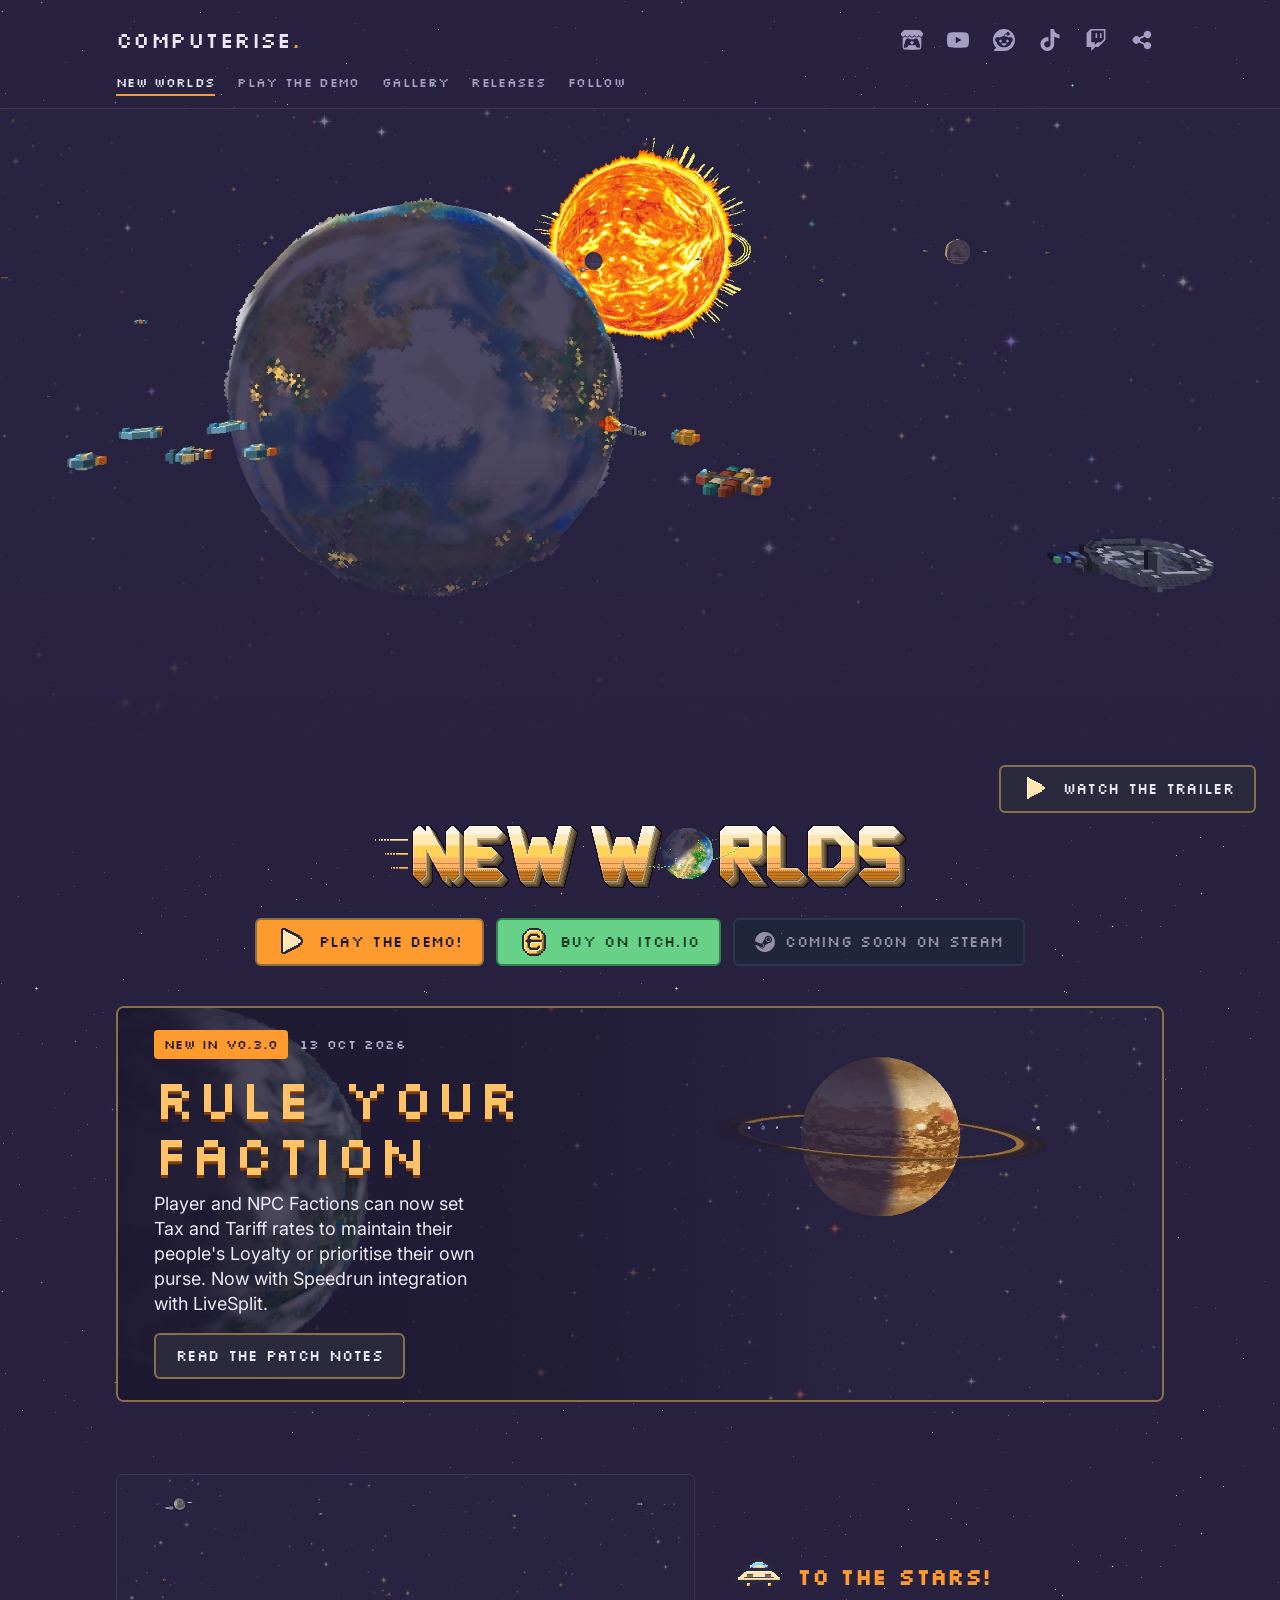
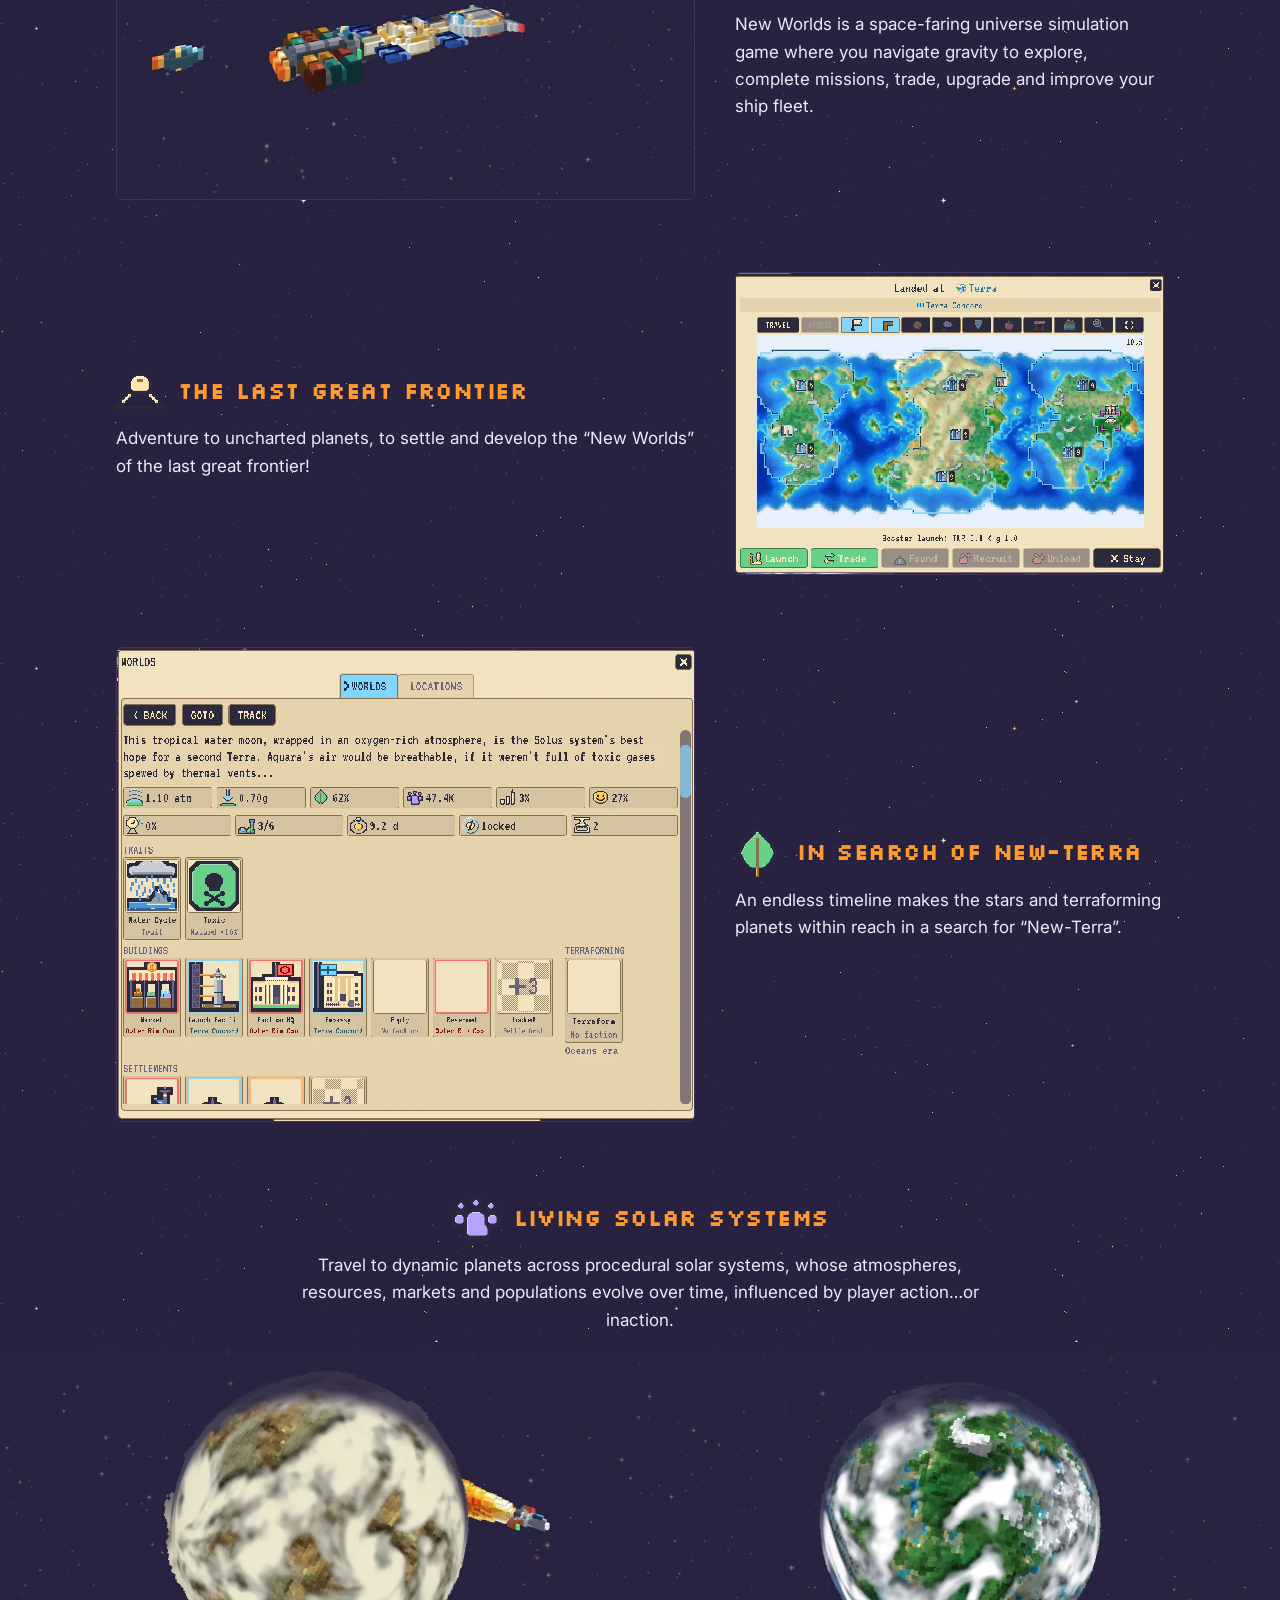
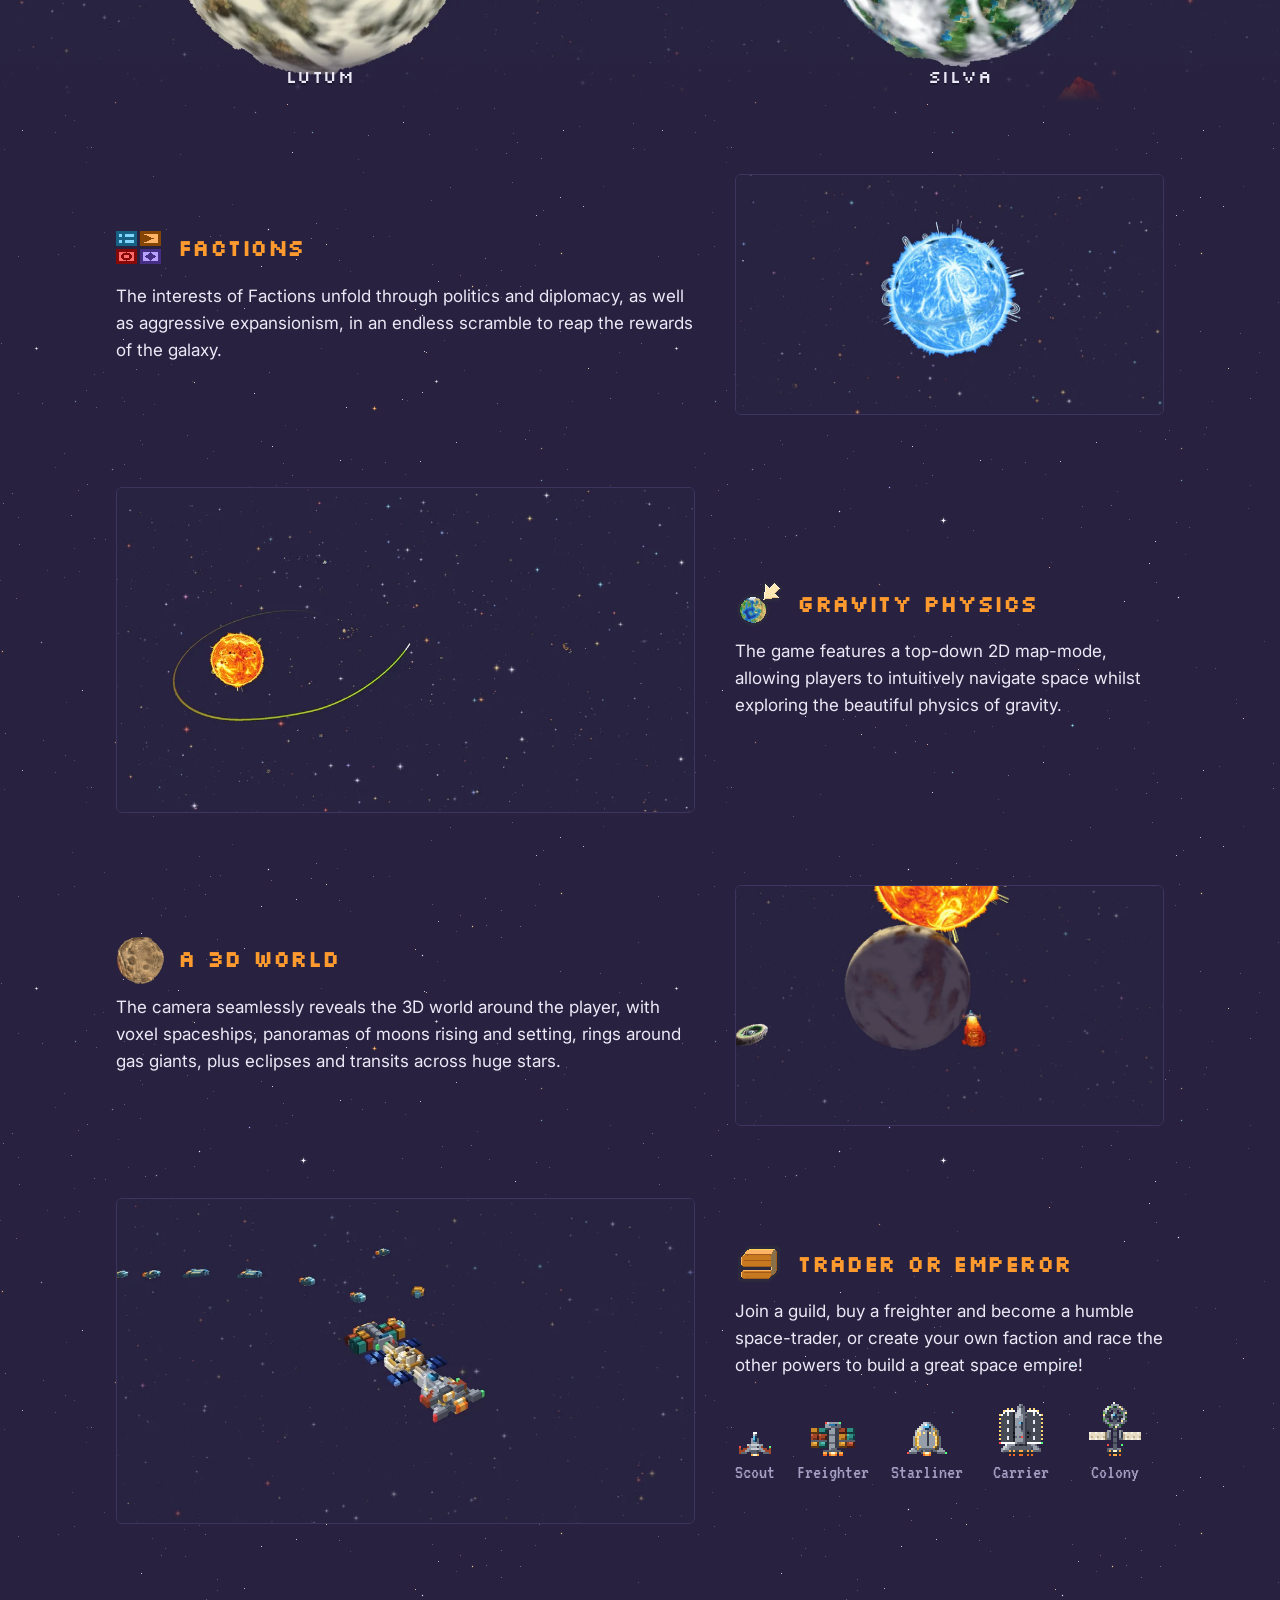
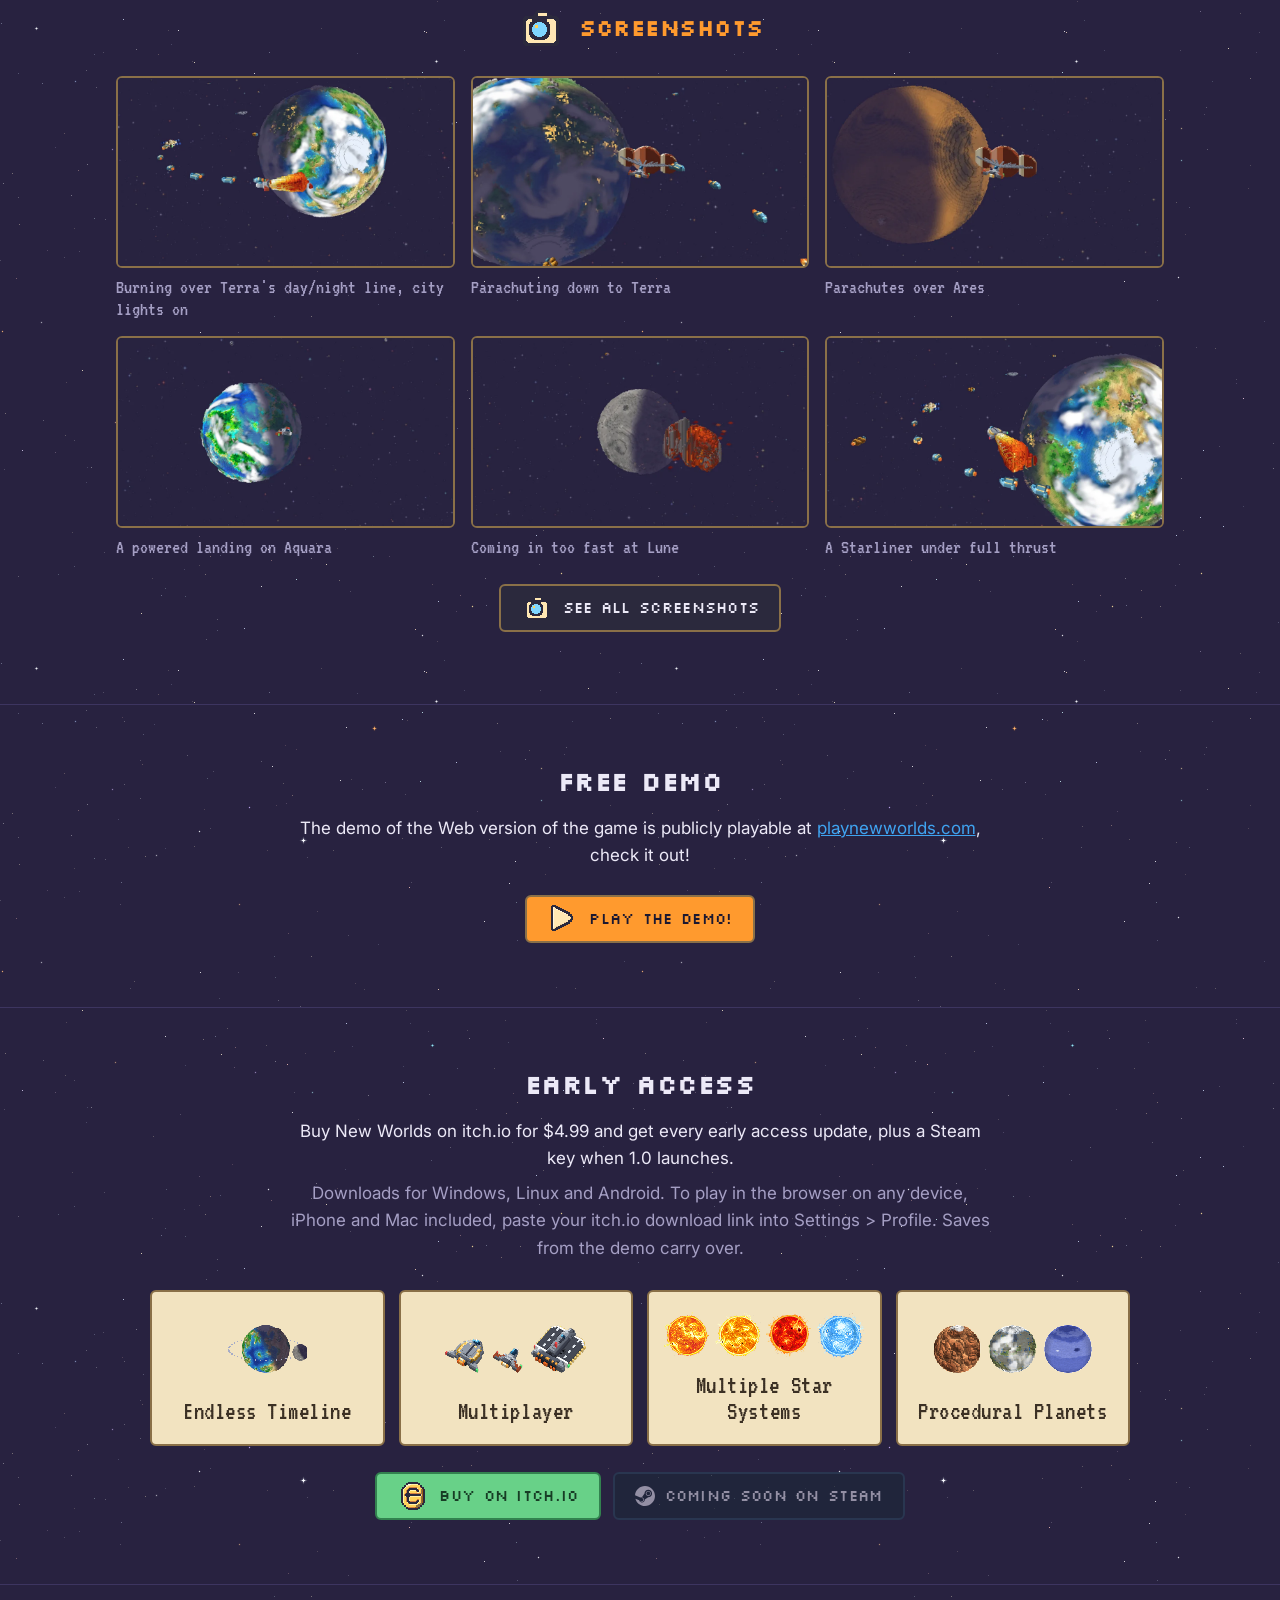
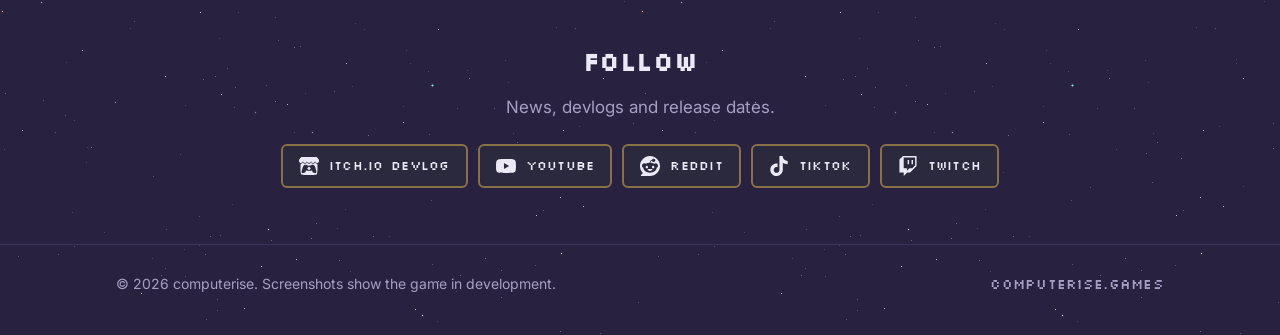
==== commit 4714a822: "Twitch in the header icons and the Follow section" ====
--- a/index.html
+++ b/index.html
@@ -19,7 +19,7 @@
 <link rel="preconnect" href="https://fonts.googleapis.com">
 <link rel="preconnect" href="https://fonts.gstatic.com" crossorigin>
 <link href="https://fonts.googleapis.com/css2?family=Inter:wght@400;600&display=swap" rel="stylesheet">
-<link rel="stylesheet" href="style.css?v=12">
+<link rel="stylesheet" href="style.css?v=13">
 </head>
 <body>
 <header>
@@ -30,6 +30,7 @@
       <li><a href="https://www.youtube.com/@ComputeriseGames" aria-label="YouTube" title="YouTube"><span class="icon" style="--src: url(img/social/youtube.svg)"></span></a></li>
       <li><a href="https://www.reddit.com/user/computerise/" aria-label="Reddit" title="Reddit"><span class="icon" style="--src: url(img/social/reddit.svg)"></span></a></li>
       <li><a href="https://www.tiktok.com/@computerise02" aria-label="TikTok" title="TikTok"><span class="icon" style="--src: url(img/social/tiktok.svg)"></span></a></li>
+      <li><a href="https://www.twitch.tv/computerisegames" aria-label="Twitch" title="Twitch"><span class="icon" style="--src: url(img/social/twitch.svg)"></span></a></li>
       <li><button type="button" id="share" aria-label="Share this page" title="Share"><span class="icon" style="--src: url(img/social/share.svg)"></span></button></li>
     </ul>
     <nav aria-label="Main">
@@ -323,6 +324,7 @@
         <a class="btn" href="https://www.youtube.com/@ComputeriseGames"><span class="icon" style="--src: url(img/social/youtube.svg)"></span>YouTube</a>
         <a class="btn" href="https://www.reddit.com/user/computerise/"><span class="icon" style="--src: url(img/social/reddit.svg)"></span>Reddit</a>
         <a class="btn" href="https://www.tiktok.com/@computerise02"><span class="icon" style="--src: url(img/social/tiktok.svg)"></span>TikTok</a>
+        <a class="btn" href="https://www.twitch.tv/computerisegames"><span class="icon" style="--src: url(img/social/twitch.svg)"></span>Twitch</a>
       </div>
     </div>
   </section>
--- a/style.css
+++ b/style.css
@@ -307,6 +307,6 @@
 
 /* The header's social icons beside the brand on the narrowest phones. */
 @media (max-width: 420px) {
-  .brand { font-size: 15px; }
-  .social a, .social button { width: 36px; }
-}
+  .brand { font-size: 14px; }
+  .social a, .social button { width: 32px; }
+}
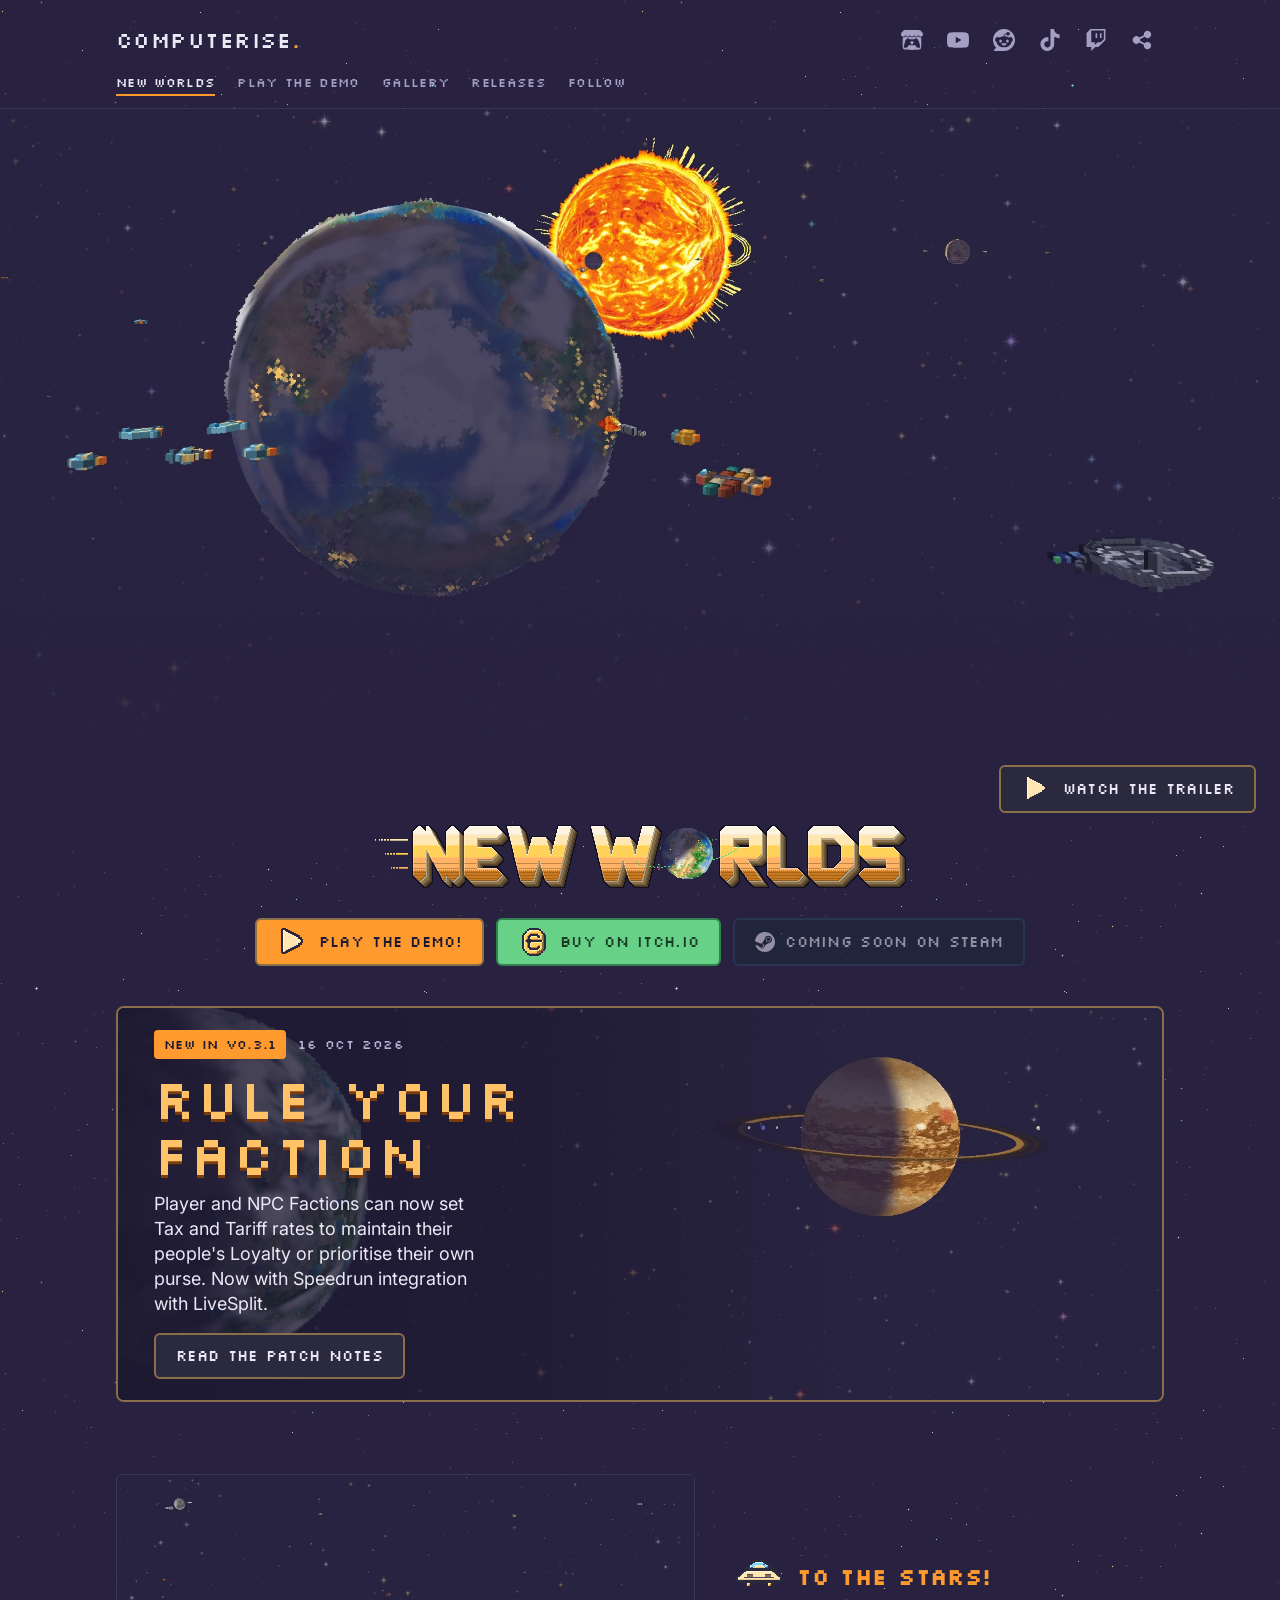
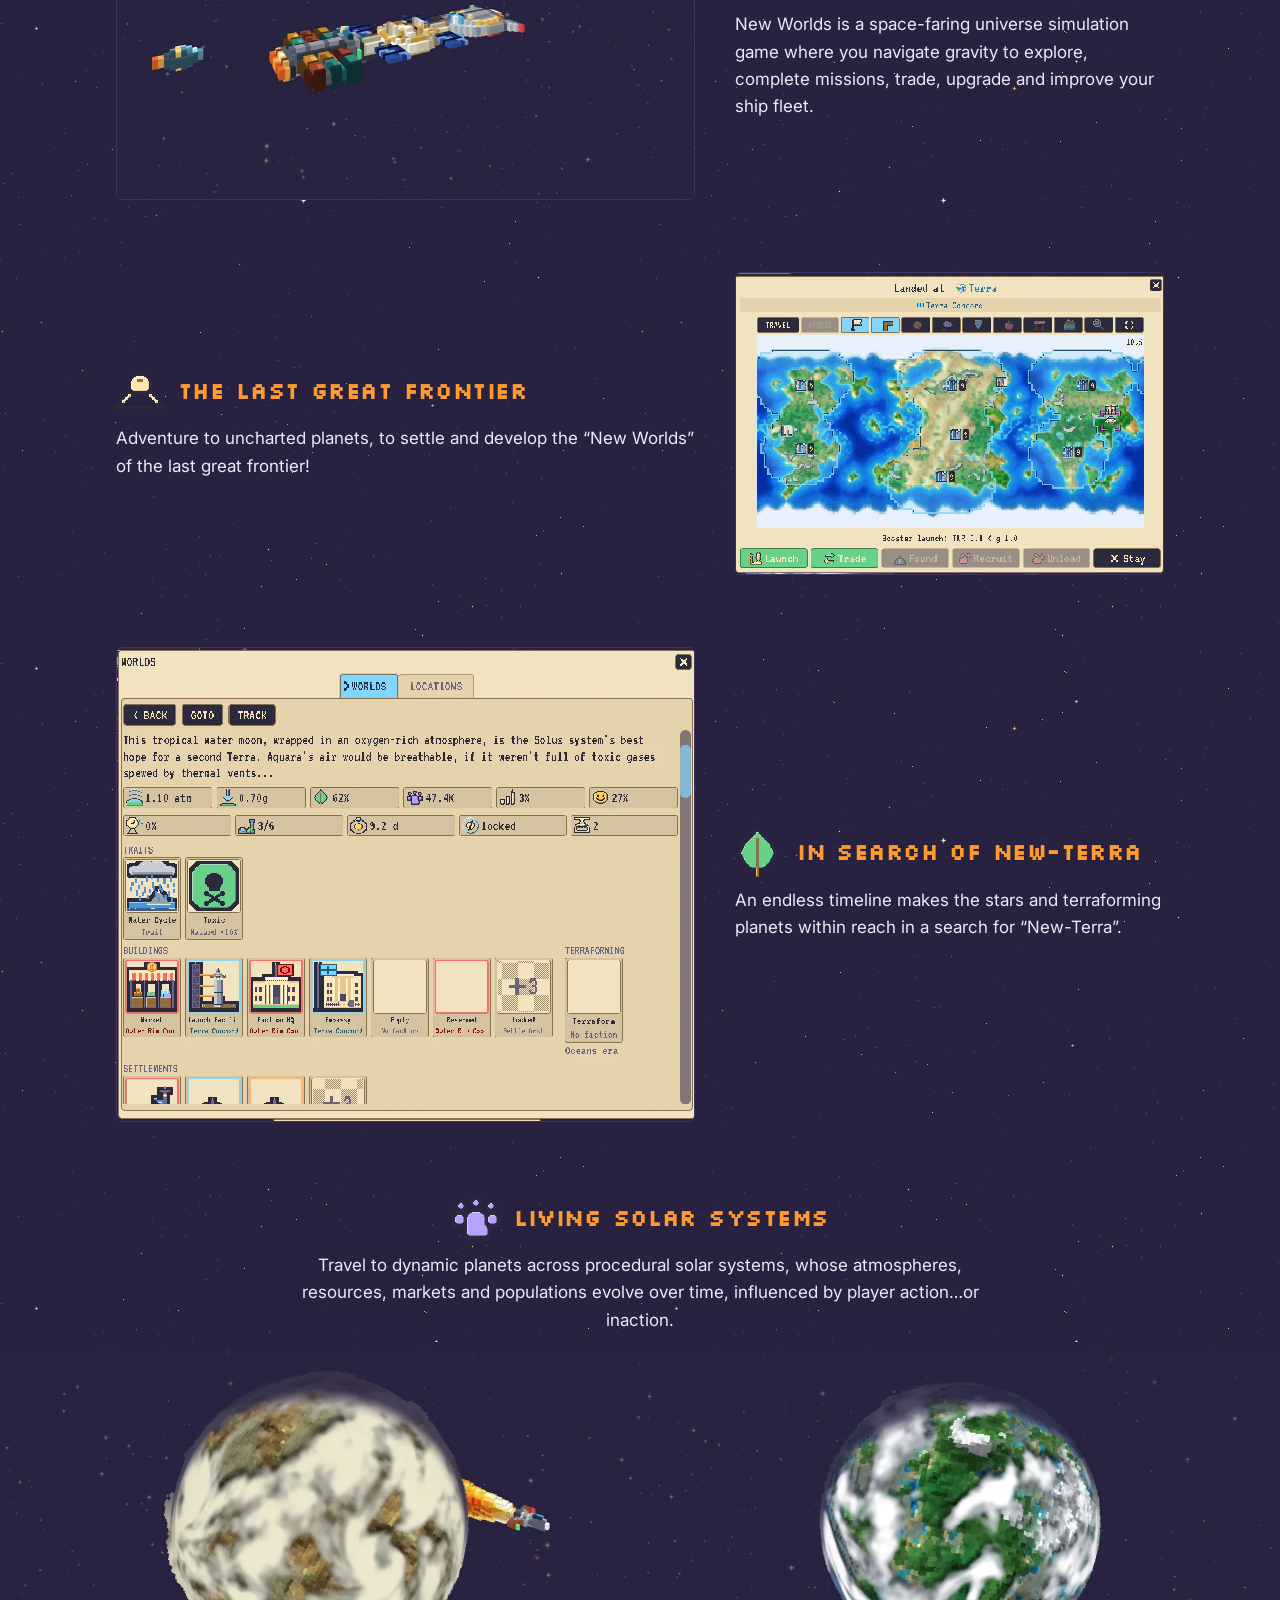
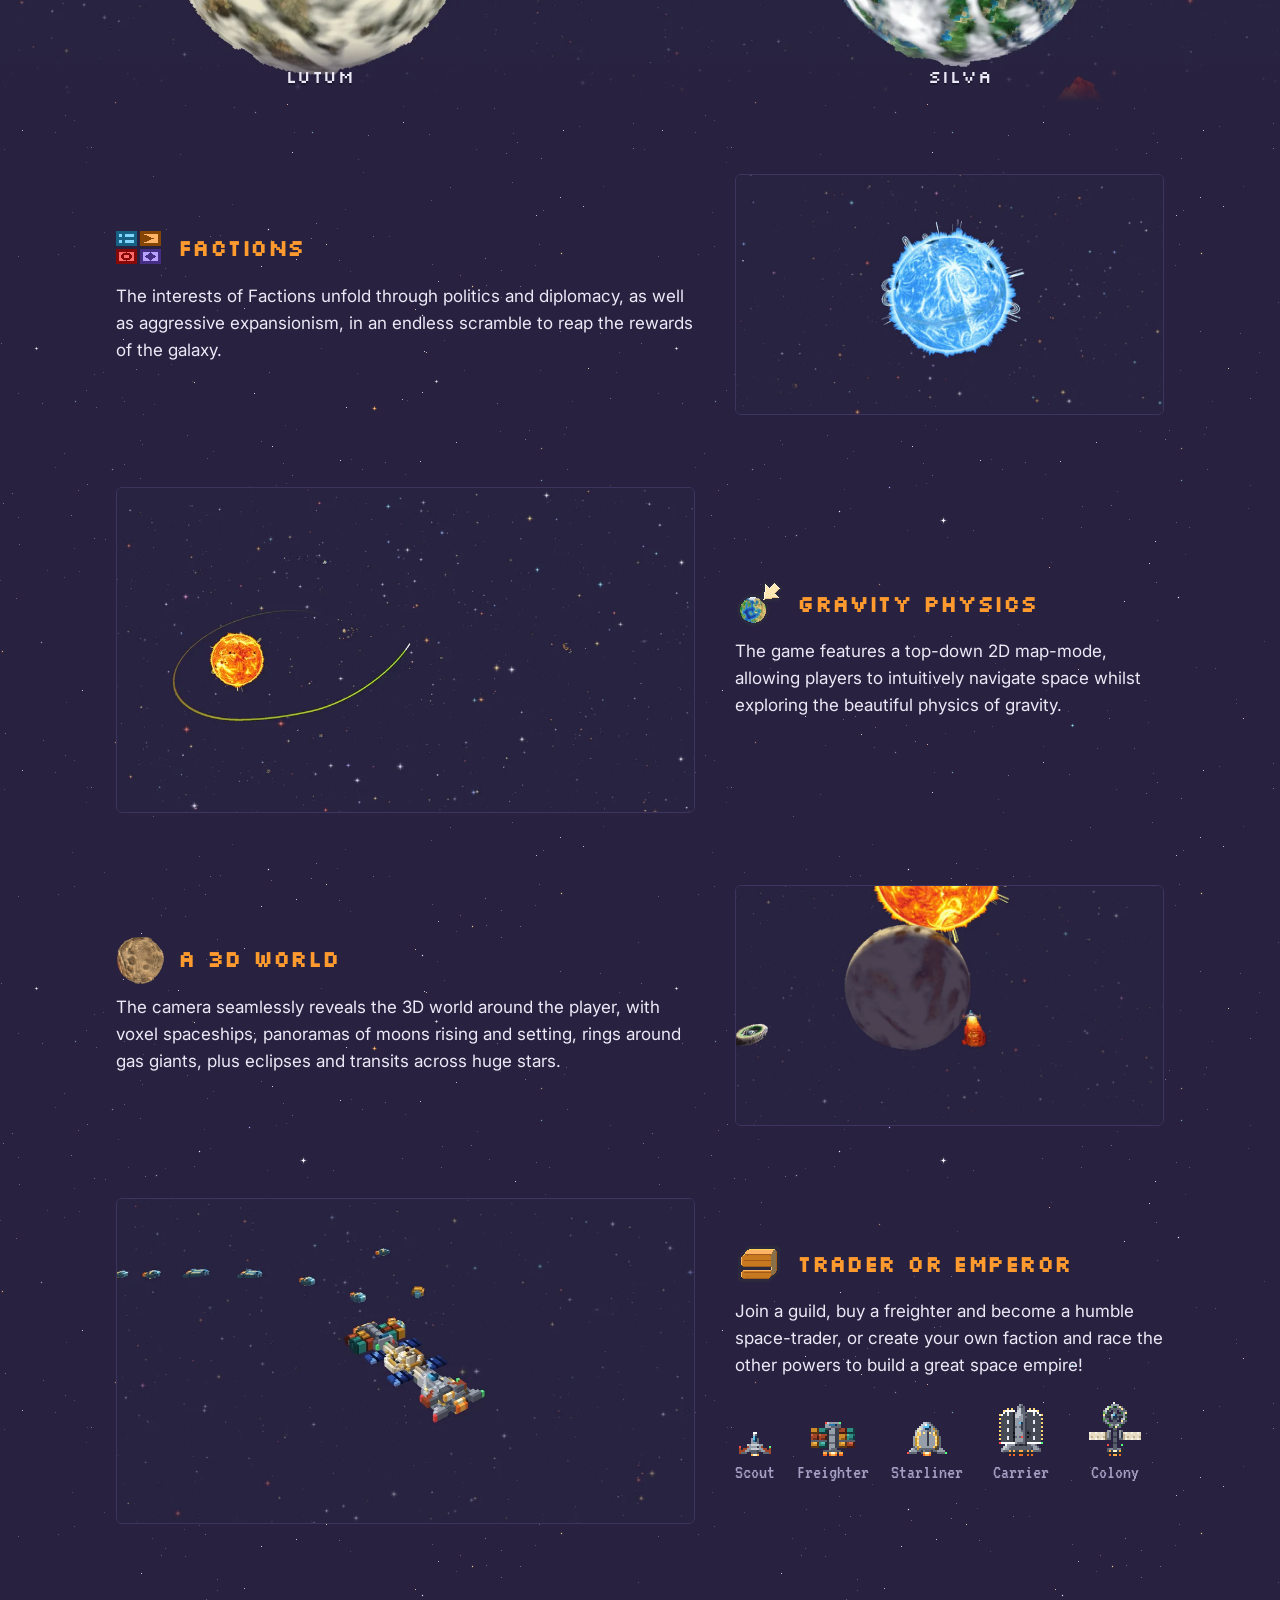
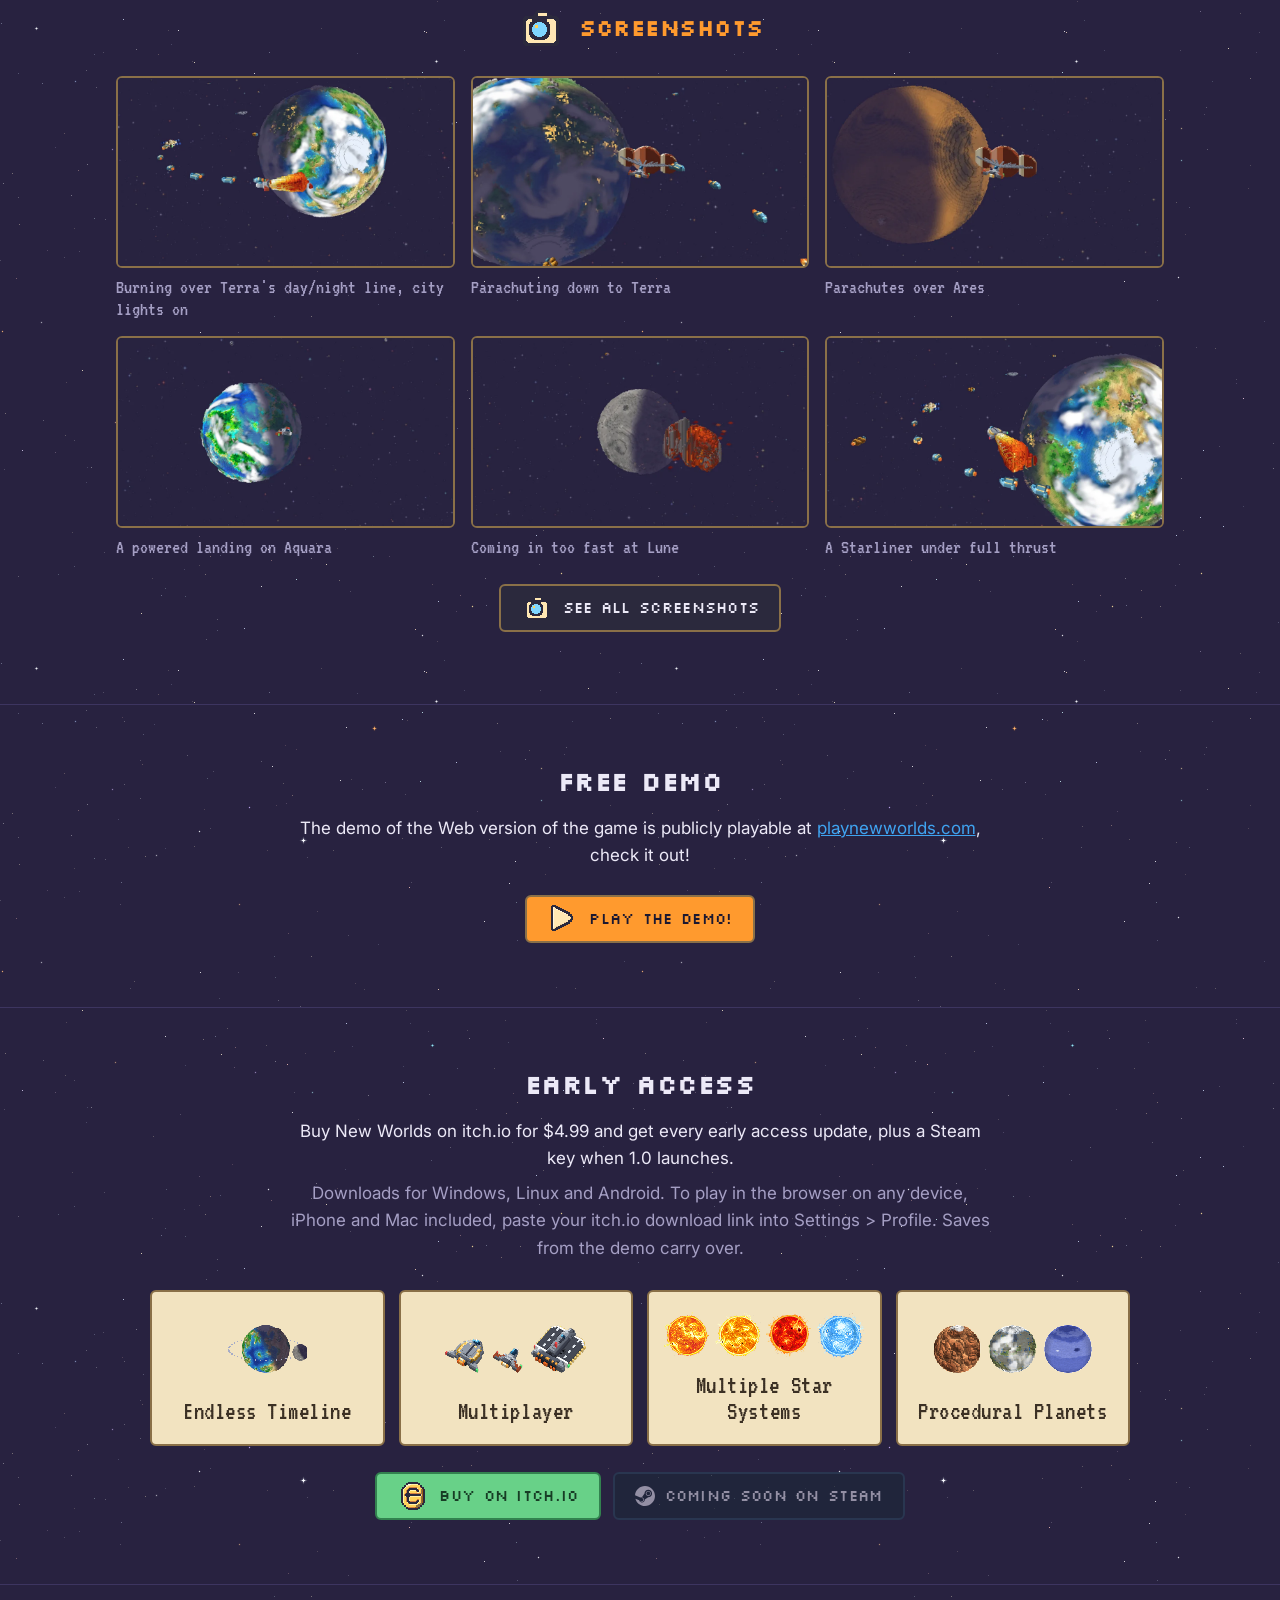
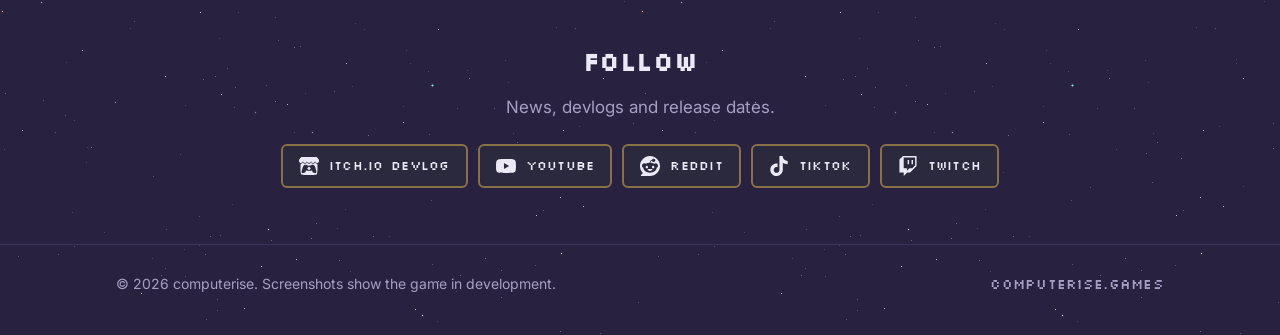
==== commit 4c17a7ac: "New Worlds v0.3.1" ====
--- a/index.html
+++ b/index.html
@@ -82,13 +82,13 @@
     </section>
 
     <!-- latest-release: tools/add_release.py points this at each release -->
-    <a class="release-banner" href="releases.html#v0-3-0">
+    <a class="release-banner" href="releases.html#v0-3-1">
       <img src="img/banner-v0.3.0-art-960.webp"
            srcset="img/banner-v0.3.0-art-960.webp 960w, img/banner-v0.3.0-art.webp 1920w"
            sizes="(max-width: 1080px) 100vw, 1048px" width="1920" height="720"
            alt="New Worlds v0.3.0: Rule Your Faction">
       <span class="rb-text">
-        <span class="rb-head"><span class="tag pixel">New in v0.3.0</span><time class="rb-date pixel" datetime="2026-10-13">13 Oct 2026</time></span>
+        <span class="rb-head"><span class="tag pixel">New in v0.3.1</span><time class="rb-date pixel" datetime="2026-10-16">16 Oct 2026</time></span>
         <span class="rb-title pixel">Rule Your Faction</span>
         <span class="rb-sub">Player and NPC Factions can now set Tax and Tariff rates to maintain their people's Loyalty or prioritise their own purse. Now with Speedrun integration with LiveSplit.</span>
         <span class="btn">Read the patch notes</span>
